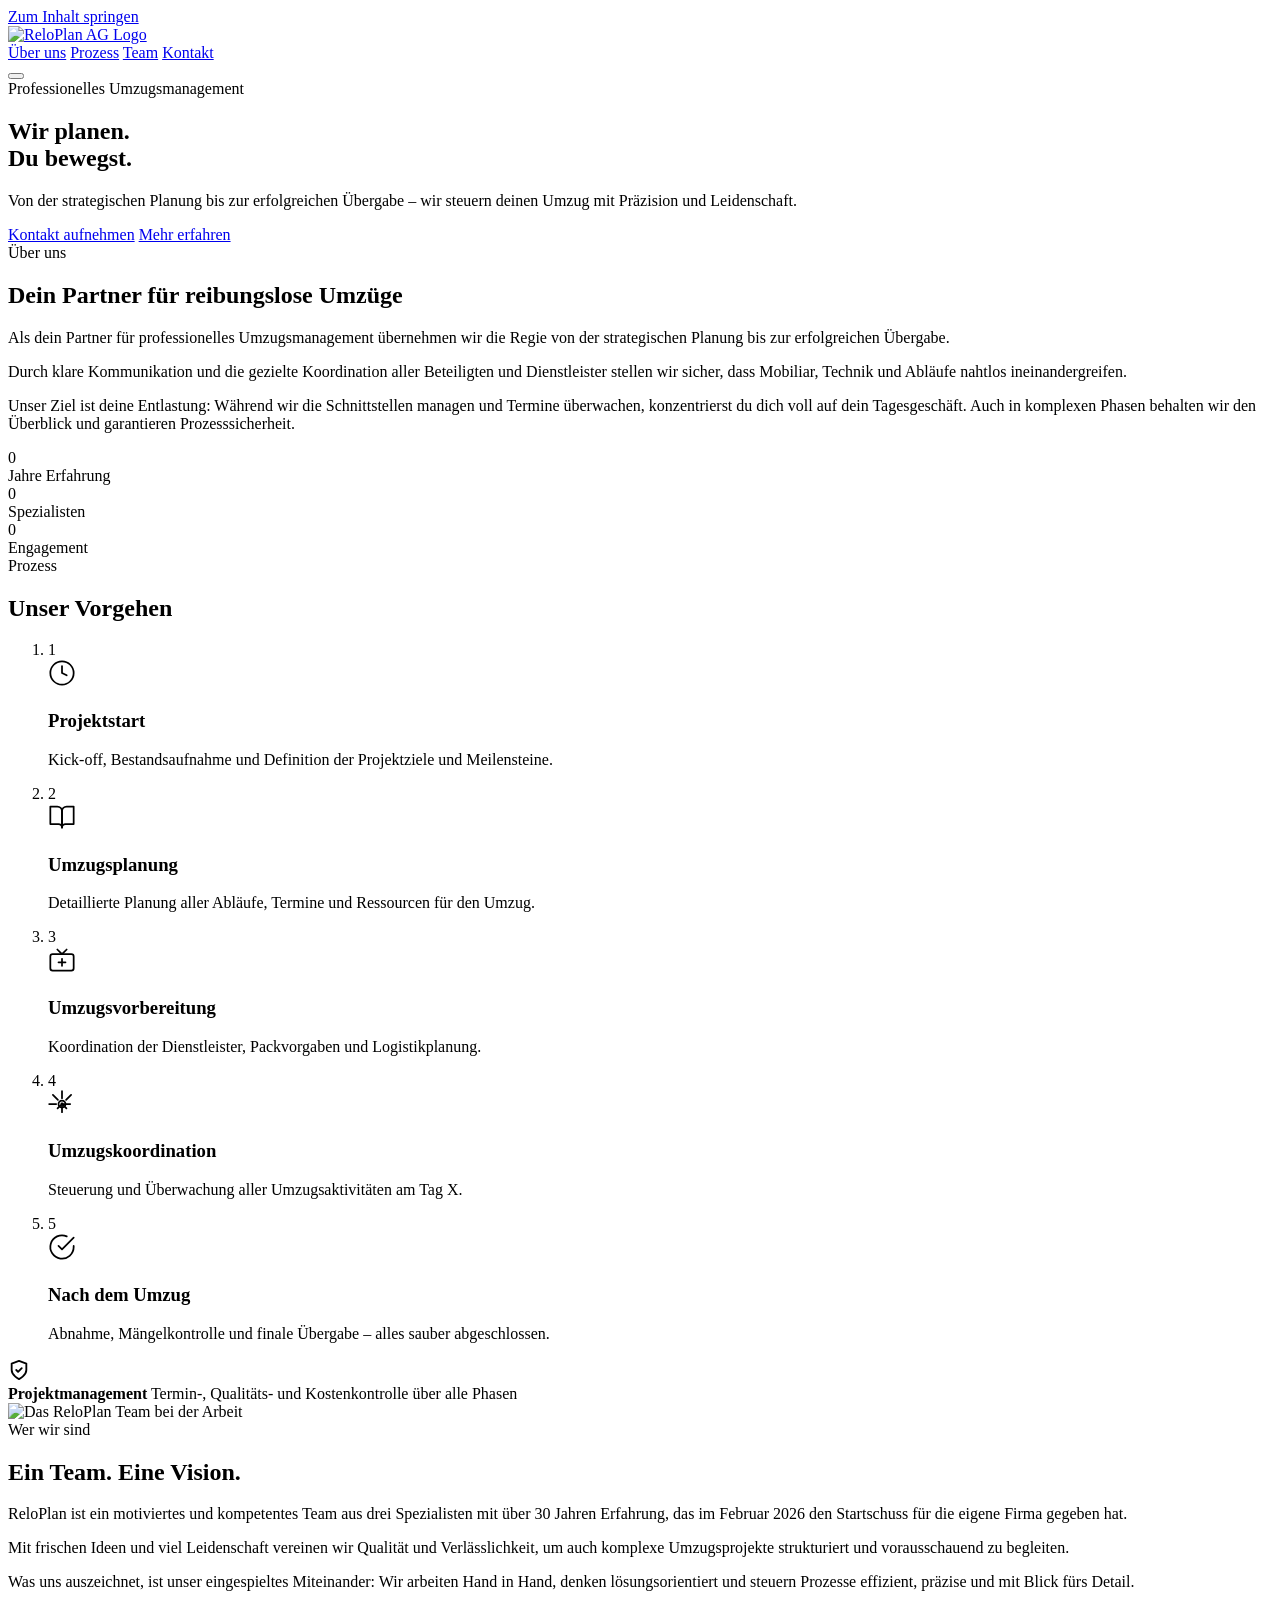
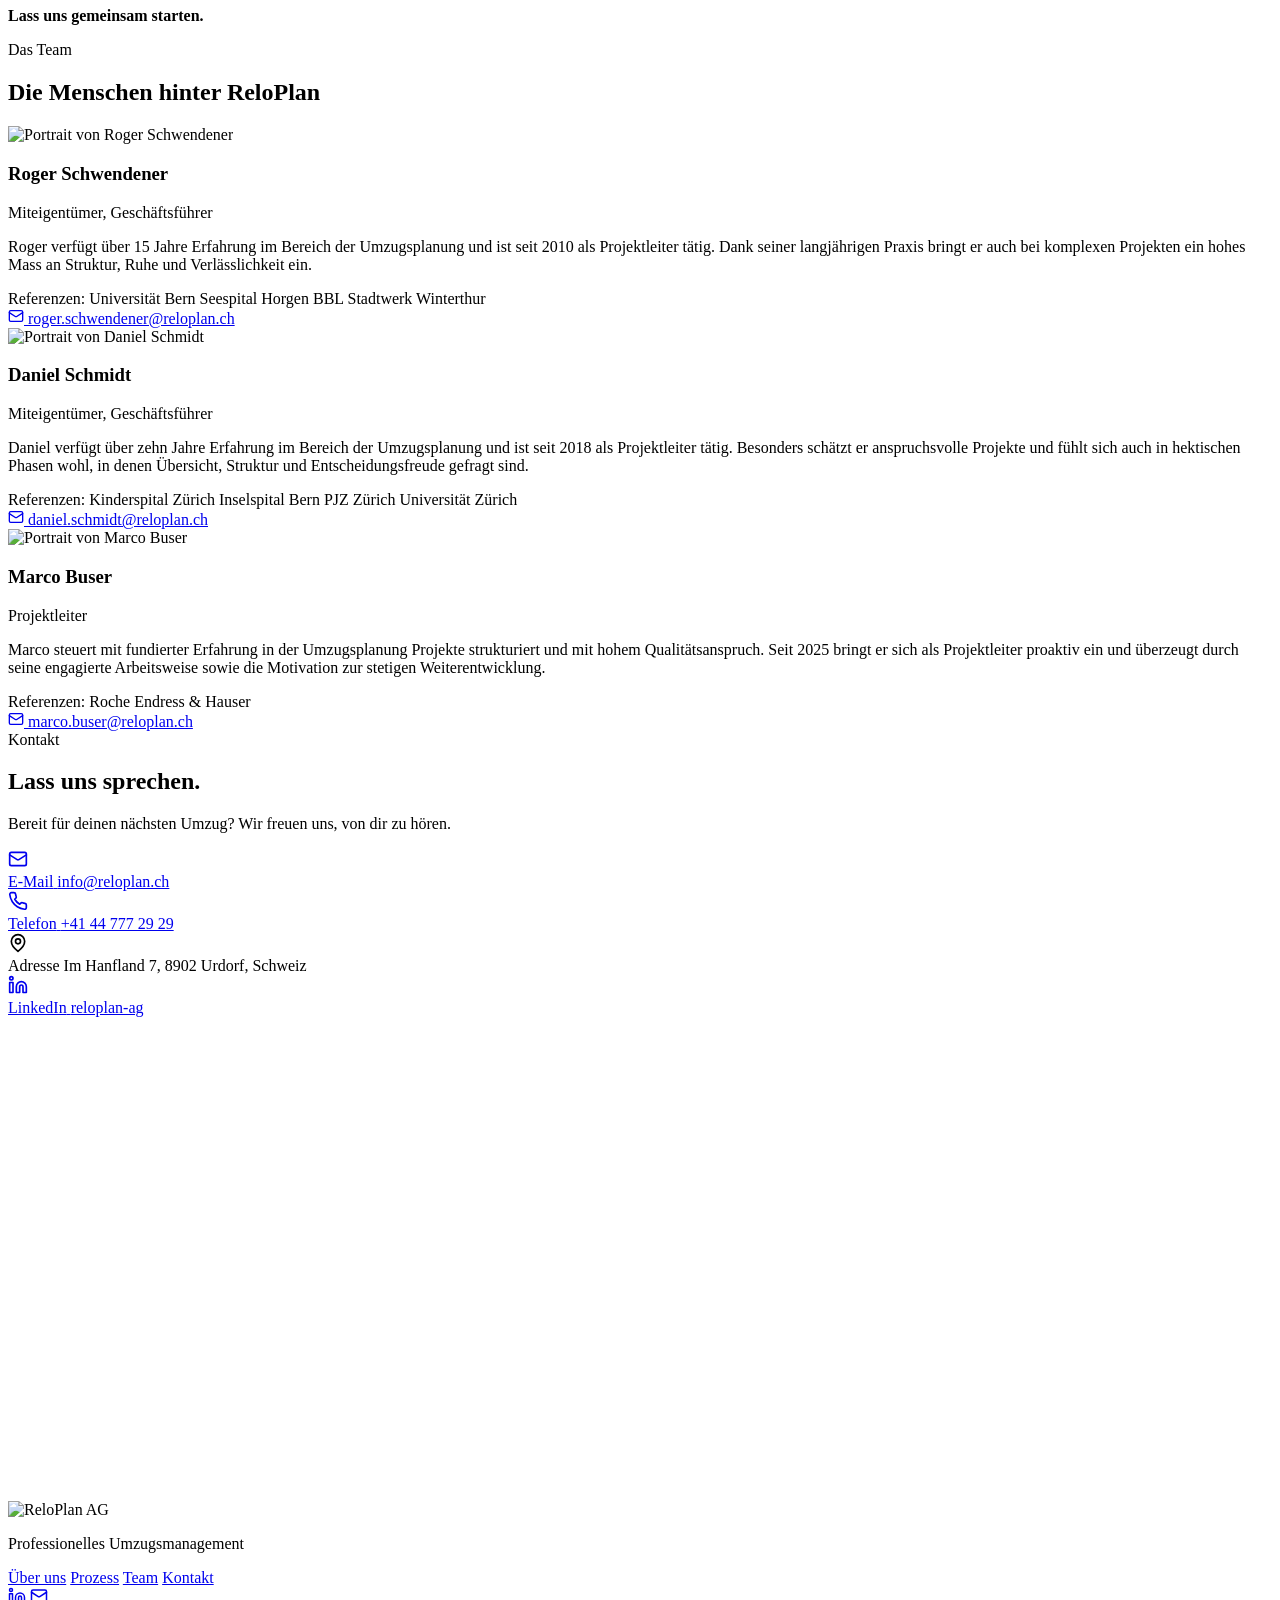
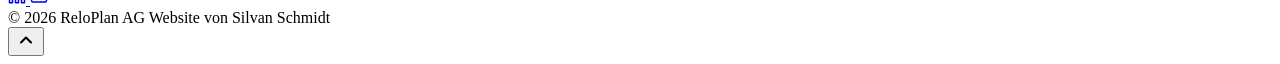
==== index.html @ b122c5ef "Add files via upload" ====
<!DOCTYPE html>
<html lang="de">
<head>
    <meta charset="UTF-8">
    <meta name="viewport" content="width=device-width, initial-scale=1">
    <title>ReloPlan AG – Professionelles Umzugsmanagement</title>
    <meta name="description" content="ReloPlan AG – Wir planen und steuern deinen Umzug. Von der Konzeption bis zur erfolgreichen Umsetzung. 30+ Jahre Erfahrung, 3 Spezialisten, 100% Engagement.">

    <!-- Open Graph -->
    <meta property="og:title" content="ReloPlan AG – Professionelles Umzugsmanagement">
    <meta property="og:description" content="Wir planen und steuern deinen Umzug – von der Konzeption bis zur erfolgreichen Umsetzung.">
    <meta property="og:type" content="website">
    <meta property="og:locale" content="de_CH">
    <meta property="og:site_name" content="ReloPlan AG">

    <!-- Favicon -->
    <link rel="icon" href="images/icon.ico" type="image/x-icon">

    <!-- Fonts: preconnect + swap -->
    <link rel="preconnect" href="https://fonts.googleapis.com">
    <link rel="preconnect" href="https://fonts.gstatic.com" crossorigin>
    <link href="https://fonts.googleapis.com/css2?family=Inter:wght@400;500;600&family=Playfair+Display:wght@600;700&display=swap" rel="stylesheet">

    <!-- DNS prefetch for map -->
    <link rel="dns-prefetch" href="https://www.google.com">
    <link rel="dns-prefetch" href="https://maps.googleapis.com">
    <link rel="dns-prefetch" href="https://maps.gstatic.com">

    <!-- Styles -->
    <link rel="stylesheet" href="css/style.css">
</head>

<body>
    <a href="#main-content" class="skip-link">Zum Inhalt springen</a>

    <!-- Navigation -->
    <header>
        <nav id="navbar" aria-label="Hauptnavigation">
            <div class="nav-inner">
                <a href="#hero" class="nav-logo" aria-label="ReloPlan AG – Zur Startseite">
                    <img src="images/logo.svg" alt="ReloPlan AG Logo" width="140" height="36" fetchpriority="high">
                </a>
                <div class="nav-links" id="navLinks">
                    <a href="#about" class="nav-link">Über uns</a>
                    <a href="#process" class="nav-link">Prozess</a>
                    <a href="#team" class="nav-link">Team</a>
                    <a href="#contact" class="nav-link">Kontakt</a>
                </div>
                <button class="nav-toggle" id="navToggle" aria-label="Menü öffnen" aria-expanded="false" aria-controls="navLinks">
                    <span></span>
                    <span></span>
                    <span></span>
                </button>
            </div>
        </nav>
    </header>

    <main id="main-content">
        <!-- Hero Section -->
        <section id="hero" aria-label="Willkommen bei ReloPlan">
            <div class="hero-bg" aria-hidden="true"></div>
            <div class="hero-content">
                <div class="hero-badge animate-in anim-blur anim-scale" aria-hidden="true">Professionelles Umzugsmanagement</div>
                <h1 class="hero-title animate-in anim-blur anim-scale">
                    Wir planen.<br>
                    <span class="gradient-text">Du bewegst.</span>
                </h1>
                <p class="hero-subtitle animate-in anim-blur">
                    Von der strategischen Planung bis zur erfolgreichen Übergabe –
                    wir steuern deinen Umzug mit Präzision und Leidenschaft.
                </p>
                <div class="hero-actions animate-in anim-scale">
                    <a href="#contact" class="btn btn-primary">Kontakt aufnehmen</a>
                    <a href="#about" class="btn btn-outline">Mehr erfahren</a>
                </div>
            </div>
            <div class="hero-scroll-indicator" aria-hidden="true">
                <div class="scroll-line"></div>
            </div>
        </section>

        <!-- About Section -->
        <section id="about" aria-labelledby="about-title">
            <div class="container">
                <div class="section-header animate-in anim-blur">
                    <span class="section-label" aria-hidden="true">Über uns</span>
                    <h2 class="section-title" id="about-title">Dein Partner für <span class="gradient-text">reibungslose</span> Umzüge</h2>
                </div>

                <div class="about-grid">
                    <div class="about-text animate-in">
                        <p class="lead">
                            Als dein Partner für professionelles Umzugsmanagement übernehmen wir die Regie von der
                            strategischen Planung bis zur erfolgreichen Übergabe.
                        </p>
                        <p>
                            Durch klare Kommunikation und die gezielte Koordination aller Beteiligten und Dienstleister
                            stellen wir sicher, dass Mobiliar, Technik und Abläufe nahtlos ineinandergreifen.
                        </p>
                        <p>
                            Unser Ziel ist deine Entlastung: Während wir die Schnittstellen managen und Termine
                            überwachen, konzentrierst du dich voll auf dein Tagesgeschäft. Auch in komplexen Phasen
                            behalten wir den Überblick und garantieren Prozesssicherheit.
                        </p>
                    </div>
                    <div class="about-stats animate-in" role="list" aria-label="Kennzahlen">
                        <div class="stat-card" role="listitem">
                            <div class="stat-number" data-count="30" data-suffix="+">0</div>
                            <div class="stat-label">Jahre Erfahrung</div>
                        </div>
                        <div class="stat-card" role="listitem">
                            <div class="stat-number" data-count="3" data-suffix="">0</div>
                            <div class="stat-label">Spezialisten</div>
                        </div>
                        <div class="stat-card" role="listitem">
                            <div class="stat-number" data-count="100" data-suffix="%">0</div>
                            <div class="stat-label">Engagement</div>
                        </div>
                    </div>
                </div>
            </div>
        </section>

        <!-- Process Section -->
        <section id="process" aria-labelledby="process-title">
            <div class="container">
                <div class="section-header animate-in anim-blur">
                    <span class="section-label" aria-hidden="true">Prozess</span>
                    <h2 class="section-title" id="process-title">Unser <span class="gradient-text">Vorgehen</span></h2>
                </div>

                <!-- Process Timeline -->
                <ol class="process-timeline" role="list" aria-label="Unsere 5 Projektphasen">
                    <li class="timeline-step animate-in">
                        <div class="step-marker" aria-hidden="true">
                            <span class="step-number">1</span>
                        </div>
                        <div class="step-content">
                            <div class="step-icon" aria-hidden="true">
                                <svg xmlns="http://www.w3.org/2000/svg" width="28" height="28" viewBox="0 0 24 24" fill="none" stroke="currentColor" stroke-width="1.5" stroke-linecap="round" stroke-linejoin="round"><circle cx="12" cy="12" r="10"/><polyline points="12 6 12 12 16 14"/></svg>
                            </div>
                            <h3>Projektstart</h3>
                            <p>Kick-off, Bestandsaufnahme und Definition der Projektziele und Meilensteine.</p>
                        </div>
                    </li>

                    <li class="timeline-step animate-in">
                        <div class="step-marker" aria-hidden="true">
                            <span class="step-number">2</span>
                        </div>
                        <div class="step-content">
                            <div class="step-icon" aria-hidden="true">
                                <svg xmlns="http://www.w3.org/2000/svg" width="28" height="28" viewBox="0 0 24 24" fill="none" stroke="currentColor" stroke-width="1.5" stroke-linecap="round" stroke-linejoin="round"><path d="M2 3h6a4 4 0 0 1 4 4v14a3 3 0 0 0-3-3H2z"/><path d="M22 3h-6a4 4 0 0 0-4 4v14a3 3 0 0 1 3-3h7z"/></svg>
                            </div>
                            <h3>Umzugsplanung</h3>
                            <p>Detaillierte Planung aller Abläufe, Termine und Ressourcen für den Umzug.</p>
                        </div>
                    </li>

                    <li class="timeline-step animate-in">
                        <div class="step-marker" aria-hidden="true">
                            <span class="step-number">3</span>
                        </div>
                        <div class="step-content">
                            <div class="step-icon" aria-hidden="true">
                                <svg xmlns="http://www.w3.org/2000/svg" width="28" height="28" viewBox="0 0 24 24" fill="none" stroke="currentColor" stroke-width="1.5" stroke-linecap="round" stroke-linejoin="round"><rect x="2" y="7" width="20" height="14" rx="2" ry="2"/><polyline points="16 3 12 7 8 3"/><line x1="12" y1="11" x2="12" y2="17"/><line x1="9" y1="14" x2="15" y2="14"/></svg>
                            </div>
                            <h3>Umzugsvorbereitung</h3>
                            <p>Koordination der Dienstleister, Packvorgaben und Logistikplanung.</p>
                        </div>
                    </li>

                    <li class="timeline-step animate-in">
                        <div class="step-marker" aria-hidden="true">
                            <span class="step-number">4</span>
                        </div>
                        <div class="step-content">
                            <div class="step-icon" aria-hidden="true">
                                <svg xmlns="http://www.w3.org/2000/svg" width="28" height="28" viewBox="0 0 24 24" fill="none" stroke="currentColor" stroke-width="1.5" stroke-linecap="round" stroke-linejoin="round"><circle cx="12" cy="12" r="3"/><path d="M12 1v6m0 6v6"/><path d="m1 12h6m6 0h6"/><path d="m4.2 4.2 4.3 4.3m3 3 4.3 4.3"/><path d="m19.8 4.2-4.3 4.3m-3 3-4.3 4.3"/></svg>
                            </div>
                            <h3>Umzugskoordination</h3>
                            <p>Steuerung und Überwachung aller Umzugsaktivitäten am Tag X.</p>
                        </div>
                    </li>

                    <li class="timeline-step animate-in">
                        <div class="step-marker" aria-hidden="true">
                            <span class="step-number">5</span>
                        </div>
                        <div class="step-content">
                            <div class="step-icon" aria-hidden="true">
                                <svg xmlns="http://www.w3.org/2000/svg" width="28" height="28" viewBox="0 0 24 24" fill="none" stroke="currentColor" stroke-width="1.5" stroke-linecap="round" stroke-linejoin="round"><path d="M22 11.08V12a10 10 0 1 1-5.93-9.14"/><polyline points="22 4 12 14.01 9 11.01"/></svg>
                            </div>
                            <h3>Nach dem Umzug</h3>
                            <p>Abnahme, Mängelkontrolle und finale Übergabe – alles sauber abgeschlossen.</p>
                        </div>
                    </li>
                </ol>

                <!-- Bottom bar: Projektmanagement -->
                <div class="process-bar animate-in anim-scale">
                    <div class="process-bar-inner">
                        <svg xmlns="http://www.w3.org/2000/svg" width="22" height="22" viewBox="0 0 24 24" fill="none" stroke="currentColor" stroke-width="2" stroke-linecap="round" stroke-linejoin="round" aria-hidden="true"><path d="M12 22s8-4 8-10V5l-8-3-8 3v7c0 6 8 10 8 10z"/><path d="m9 12 2 2 4-4"/></svg>
                        <div>
                            <strong>Projektmanagement</strong>
                            <span>Termin-, Qualitäts- und Kostenkontrolle über alle Phasen</span>
                        </div>
                    </div>
                </div>
            </div>
        </section>

        <!-- Who We Are Section -->
        <section id="who-we-are" aria-labelledby="who-title">
            <div class="container">
                <div class="who-grid">
                    <div class="who-image animate-in anim-scale">
                        <img src="images/team.jpg" alt="Das ReloPlan Team bei der Arbeit" width="800" height="600" decoding="async">
                        <div class="image-accent" aria-hidden="true"></div>
                    </div>
                    <div class="who-text animate-in">
                        <span class="section-label" aria-hidden="true">Wer wir sind</span>
                        <h2 class="section-title" id="who-title">Ein Team. <span class="gradient-text">Eine Vision.</span></h2>
                        <p>
                            ReloPlan ist ein motiviertes und kompetentes Team aus drei Spezialisten mit über 30 Jahren
                            Erfahrung, das im Februar 2026 den Startschuss für die eigene Firma gegeben hat.
                        </p>
                        <p>
                            Mit frischen Ideen und viel Leidenschaft vereinen wir Qualität und Verlässlichkeit,
                            um auch komplexe Umzugsprojekte strukturiert und vorausschauend zu begleiten.
                        </p>
                        <p>
                            Was uns auszeichnet, ist unser eingespieltes Miteinander: Wir arbeiten Hand in Hand,
                            denken lösungsorientiert und steuern Prozesse effizient, präzise und mit Blick fürs Detail.
                        </p>
                        <p class="who-cta"><strong>Lass uns gemeinsam starten.</strong></p>
                    </div>
                </div>
            </div>
        </section>

        <!-- Team Section -->
        <section id="team" aria-labelledby="team-title">
            <div class="container">
                <div class="section-header animate-in anim-blur">
                    <span class="section-label" aria-hidden="true">Das Team</span>
                    <h2 class="section-title" id="team-title">Die <span class="gradient-text">Menschen</span> hinter ReloPlan</h2>
                </div>

                <div class="team-grid">
                    <!-- Roger -->
                    <div class="animate-in anim-scale team-anim-wrapper">
                    <article class="team-card">
                        <div class="team-card-image">
                            <img src="images/roger-schwendener.jpg" alt="Portrait von Roger Schwendener" width="450" height="450" decoding="async">
                        </div>
                        <div class="team-card-body">
                            <h3 class="team-name">Roger Schwendener</h3>
                            <span class="team-role">Miteigentümer, Geschäftsführer</span>
                            <p class="team-description">
                                Roger verfügt über 15 Jahre Erfahrung im Bereich der Umzugsplanung und ist seit 2010 als
                                Projektleiter tätig. Dank seiner langjährigen Praxis bringt er auch bei komplexen Projekten
                                ein hohes Mass an Struktur, Ruhe und Verlässlichkeit ein.
                            </p>
                            <div class="team-references">
                                <span class="ref-label">Referenzen:</span>
                                <span class="ref-tags">
                                    <span class="ref-tag">Universität Bern</span>
                                    <span class="ref-tag">Seespital Horgen</span>
                                    <span class="ref-tag">BBL</span>
                                    <span class="ref-tag">Stadtwerk Winterthur</span>
                                </span>
                            </div>
                            <a class="team-email" href="mailto:roger.schwendener@reloplan.ch" aria-label="E-Mail an Roger Schwendener senden">
                                <svg xmlns="http://www.w3.org/2000/svg" width="16" height="16" viewBox="0 0 24 24" fill="none" stroke="currentColor" stroke-width="2" stroke-linecap="round" stroke-linejoin="round" aria-hidden="true"><rect width="20" height="16" x="2" y="4" rx="2"/><path d="m22 7-8.97 5.7a1.94 1.94 0 0 1-2.06 0L2 7"/></svg>
                                roger.schwendener@reloplan.ch
                            </a>
                        </div>
                    </article>
                    </div>

                    <!-- Daniel -->
                    <div class="animate-in anim-scale team-anim-wrapper">
                    <article class="team-card">
                        <div class="team-card-image">
                            <img src="images/daniel-schmidt.jpg" alt="Portrait von Daniel Schmidt" width="450" height="450" decoding="async">
                        </div>
                        <div class="team-card-body">
                            <h3 class="team-name">Daniel Schmidt</h3>
                            <span class="team-role">Miteigentümer, Geschäftsführer</span>
                            <p class="team-description">
                                Daniel verfügt über zehn Jahre Erfahrung im Bereich der Umzugsplanung und ist seit
                                2018 als Projektleiter tätig. Besonders schätzt er anspruchsvolle Projekte und fühlt
                                sich auch in hektischen Phasen wohl, in denen Übersicht, Struktur und Entscheidungsfreude
                                gefragt sind.
                            </p>
                            <div class="team-references">
                                <span class="ref-label">Referenzen:</span>
                                <span class="ref-tags">
                                    <span class="ref-tag">Kinderspital Zürich</span>
                                    <span class="ref-tag">Inselspital Bern</span>
                                    <span class="ref-tag">PJZ Zürich</span>
                                    <span class="ref-tag">Universität Zürich</span>
                                </span>
                            </div>
                            <a class="team-email" href="mailto:daniel.schmidt@reloplan.ch" aria-label="E-Mail an Daniel Schmidt senden">
                                <svg xmlns="http://www.w3.org/2000/svg" width="16" height="16" viewBox="0 0 24 24" fill="none" stroke="currentColor" stroke-width="2" stroke-linecap="round" stroke-linejoin="round" aria-hidden="true"><rect width="20" height="16" x="2" y="4" rx="2"/><path d="m22 7-8.97 5.7a1.94 1.94 0 0 1-2.06 0L2 7"/></svg>
                                daniel.schmidt@reloplan.ch
                            </a>
                        </div>
                    </article>
                    </div>

                    <!-- Marco -->
                    <div class="animate-in anim-scale team-anim-wrapper">
                    <article class="team-card">
                        <div class="team-card-image">
                            <img src="images/marco-buser.jpg" alt="Portrait von Marco Buser" width="450" height="450" decoding="async">
                        </div>
                        <div class="team-card-body">
                            <h3 class="team-name">Marco Buser</h3>
                            <span class="team-role">Projektleiter</span>
                            <p class="team-description">
                                Marco steuert mit fundierter Erfahrung in der Umzugsplanung Projekte strukturiert und mit
                                hohem Qualitätsanspruch. Seit 2025 bringt er sich als Projektleiter proaktiv ein und
                                überzeugt durch seine engagierte Arbeitsweise sowie die Motivation zur stetigen Weiterentwicklung.
                            </p>
                            <div class="team-references">
                                <span class="ref-label">Referenzen:</span>
                                <span class="ref-tags">
                                    <span class="ref-tag">Roche</span>
                                    <span class="ref-tag">Endress & Hauser</span>
                                </span>
                            </div>
                            <a class="team-email" href="mailto:marco.buser@reloplan.ch" aria-label="E-Mail an Marco Buser senden">
                                <svg xmlns="http://www.w3.org/2000/svg" width="16" height="16" viewBox="0 0 24 24" fill="none" stroke="currentColor" stroke-width="2" stroke-linecap="round" stroke-linejoin="round" aria-hidden="true"><rect width="20" height="16" x="2" y="4" rx="2"/><path d="m22 7-8.97 5.7a1.94 1.94 0 0 1-2.06 0L2 7"/></svg>
                                marco.buser@reloplan.ch
                            </a>
                        </div>
                    </article>
                    </div>
                </div>
            </div>
        </section>

        <!-- Contact Section -->
        <section id="contact" aria-labelledby="contact-title">
            <div class="container">
                <div class="contact-wrapper">
                    <div class="contact-info animate-in">
                        <span class="section-label" aria-hidden="true">Kontakt</span>
                        <h2 class="section-title" id="contact-title">Lass uns <span class="gradient-text">sprechen.</span></h2>
                        <p class="contact-intro">
                            Bereit für deinen nächsten Umzug? Wir freuen uns, von dir zu hören.
                        </p>

                        <div class="contact-items">
                            <a href="mailto:info@reloplan.ch" class="contact-item">
                                <div class="contact-icon" aria-hidden="true">
                                    <svg xmlns="http://www.w3.org/2000/svg" width="20" height="20" viewBox="0 0 24 24" fill="none" stroke="currentColor" stroke-width="2" stroke-linecap="round" stroke-linejoin="round"><rect width="20" height="16" x="2" y="4" rx="2"/><path d="m22 7-8.97 5.7a1.94 1.94 0 0 1-2.06 0L2 7"/></svg>
                                </div>
                                <div class="contact-detail">
                                    <span class="contact-label">E-Mail</span>
                                    <span class="contact-value">info@reloplan.ch</span>
                                </div>
                            </a>

                            <a href="tel:+41447772929" class="contact-item">
                                <div class="contact-icon" aria-hidden="true">
                                    <svg xmlns="http://www.w3.org/2000/svg" width="20" height="20" viewBox="0 0 24 24" fill="none" stroke="currentColor" stroke-width="2" stroke-linecap="round" stroke-linejoin="round"><path d="M22 16.92v3a2 2 0 0 1-2.18 2 19.79 19.79 0 0 1-8.63-3.07 19.5 19.5 0 0 1-6-6 19.79 19.79 0 0 1-3.07-8.67A2 2 0 0 1 4.11 2h3a2 2 0 0 1 2 1.72 12.84 12.84 0 0 0 .7 2.81 2 2 0 0 1-.45 2.11L8.09 9.91a16 16 0 0 0 6 6l1.27-1.27a2 2 0 0 1 2.11-.45 12.84 12.84 0 0 0 2.81.7A2 2 0 0 1 22 16.92z"/></svg>
                                </div>
                                <div class="contact-detail">
                                    <span class="contact-label">Telefon</span>
                                    <span class="contact-value">+41 44 777 29 29</span>
                                </div>
                            </a>

                            <div class="contact-item">
                                <div class="contact-icon" aria-hidden="true">
                                    <svg xmlns="http://www.w3.org/2000/svg" width="20" height="20" viewBox="0 0 24 24" fill="none" stroke="currentColor" stroke-width="2" stroke-linecap="round" stroke-linejoin="round"><path d="M20 10c0 6-8 12-8 12s-8-6-8-12a8 8 0 0 1 16 0Z"/><circle cx="12" cy="10" r="3"/></svg>
                                </div>
                                <div class="contact-detail">
                                    <span class="contact-label">Adresse</span>
                                    <span class="contact-value">Im Hanfland 7, 8902 Urdorf, Schweiz</span>
                                </div>
                            </div>

                            <a href="https://linkedin.com/company/reloplan-ag" class="contact-item" target="_blank" rel="noopener noreferrer">
                                <div class="contact-icon" aria-hidden="true">
                                    <svg xmlns="http://www.w3.org/2000/svg" width="20" height="20" viewBox="0 0 24 24" fill="none" stroke="currentColor" stroke-width="2" stroke-linecap="round" stroke-linejoin="round"><path d="M16 8a6 6 0 0 1 6 6v7h-4v-7a2 2 0 0 0-2-2 2 2 0 0 0-2 2v7h-4v-7a6 6 0 0 1 6-6z"/><rect width="4" height="12" x="2" y="9"/><circle cx="4" cy="4" r="2"/></svg>
                                </div>
                                <div class="contact-detail">
                                    <span class="contact-label">LinkedIn</span>
                                    <span class="contact-value">reloplan-ag</span>
                                </div>
                            </a>
                        </div>
                    </div>

                    <div class="contact-map animate-in anim-scale">
                        <div class="map-card">
                            <iframe
                                title="Standort von ReloPlan AG in Urdorf auf Google Maps"
                                src="https://www.google.com/maps/embed?pb=!1m18!1m12!1m3!1d2703.5!2d8.4256!3d47.3869!2m3!1f0!2f0!3f0!3m2!1i1024!2i768!4f13.1!3m3!1m2!1s0x47900c0!2sIm+Hanfland+7%2C+8902+Urdorf!5e0!3m2!1sde!2sch!4v1"
                                width="600"
                                height="480"
                                style="border:0;"
                                allowfullscreen=""
                                loading="lazy"
                                referrerpolicy="no-referrer-when-downgrade">
                            </iframe>
                        </div>
                    </div>
                </div>
            </div>
        </section>
    </main>

    <!-- Footer -->
    <footer>
        <div class="container">
            <div class="footer-inner">
                <div class="footer-brand">
                    <img src="images/logo.svg" alt="ReloPlan AG" class="footer-logo" width="120" height="30" loading="lazy">
                    <p class="footer-tagline">Professionelles Umzugsmanagement</p>
                </div>
                <nav class="footer-links" aria-label="Footer-Navigation">
                    <a href="#about">Über uns</a>
                    <a href="#process">Prozess</a>
                    <a href="#team">Team</a>
                    <a href="#contact">Kontakt</a>
                </nav>
                <div class="footer-social">
                    <a href="https://linkedin.com/company/reloplan-ag" target="_blank" rel="noopener noreferrer" aria-label="ReloPlan auf LinkedIn besuchen">
                        <svg xmlns="http://www.w3.org/2000/svg" width="18" height="18" viewBox="0 0 24 24" fill="none" stroke="currentColor" stroke-width="2" stroke-linecap="round" stroke-linejoin="round" aria-hidden="true"><path d="M16 8a6 6 0 0 1 6 6v7h-4v-7a2 2 0 0 0-2-2 2 2 0 0 0-2 2v7h-4v-7a6 6 0 0 1 6-6z"/><rect width="4" height="12" x="2" y="9"/><circle cx="4" cy="4" r="2"/></svg>
                    </a>
                    <a href="mailto:info@reloplan.ch" aria-label="E-Mail an ReloPlan senden">
                        <svg xmlns="http://www.w3.org/2000/svg" width="18" height="18" viewBox="0 0 24 24" fill="none" stroke="currentColor" stroke-width="2" stroke-linecap="round" stroke-linejoin="round" aria-hidden="true"><rect width="20" height="16" x="2" y="4" rx="2"/><path d="m22 7-8.97 5.7a1.94 1.94 0 0 1-2.06 0L2 7"/></svg>
                    </a>
                </div>
            </div>
            <div class="footer-bottom">
                <span>&copy; 2026 ReloPlan AG</span>
                <span class="footer-credit">Website von Silvan Schmidt</span>
            </div>
        </div>
    </footer>

    <!-- Scroll Progress Bar -->
    <div class="scroll-progress" aria-hidden="true">
        <div class="scroll-progress-bar" id="scrollProgress"></div>
    </div>

    <!-- Back to Top -->
    <button class="back-to-top" id="backToTop" aria-label="Zurück nach oben scrollen">
        <svg xmlns="http://www.w3.org/2000/svg" width="20" height="20" viewBox="0 0 24 24" fill="none" stroke="currentColor" stroke-width="2.5" stroke-linecap="round" stroke-linejoin="round" aria-hidden="true"><polyline points="18 15 12 9 6 15"/></svg>
    </button>

    <script src="js/main.js" defer></script>
</body>
</html>
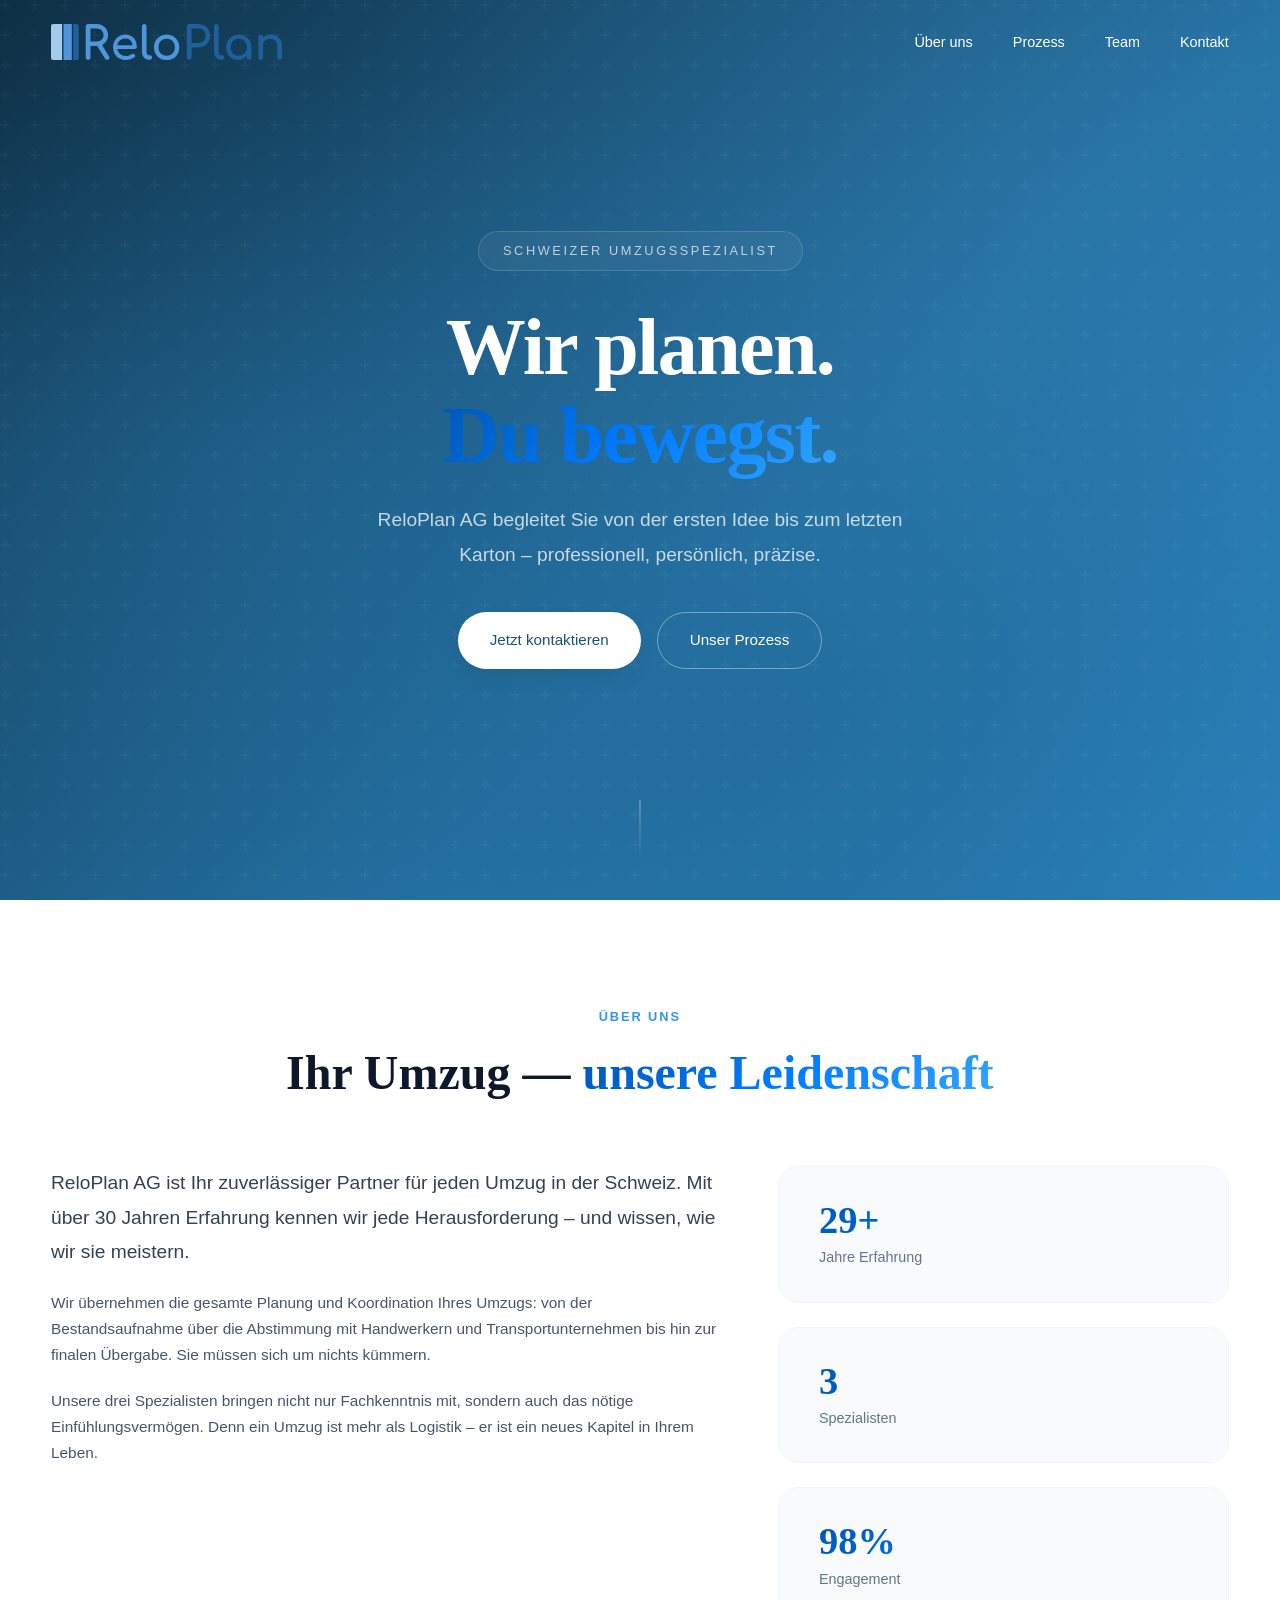
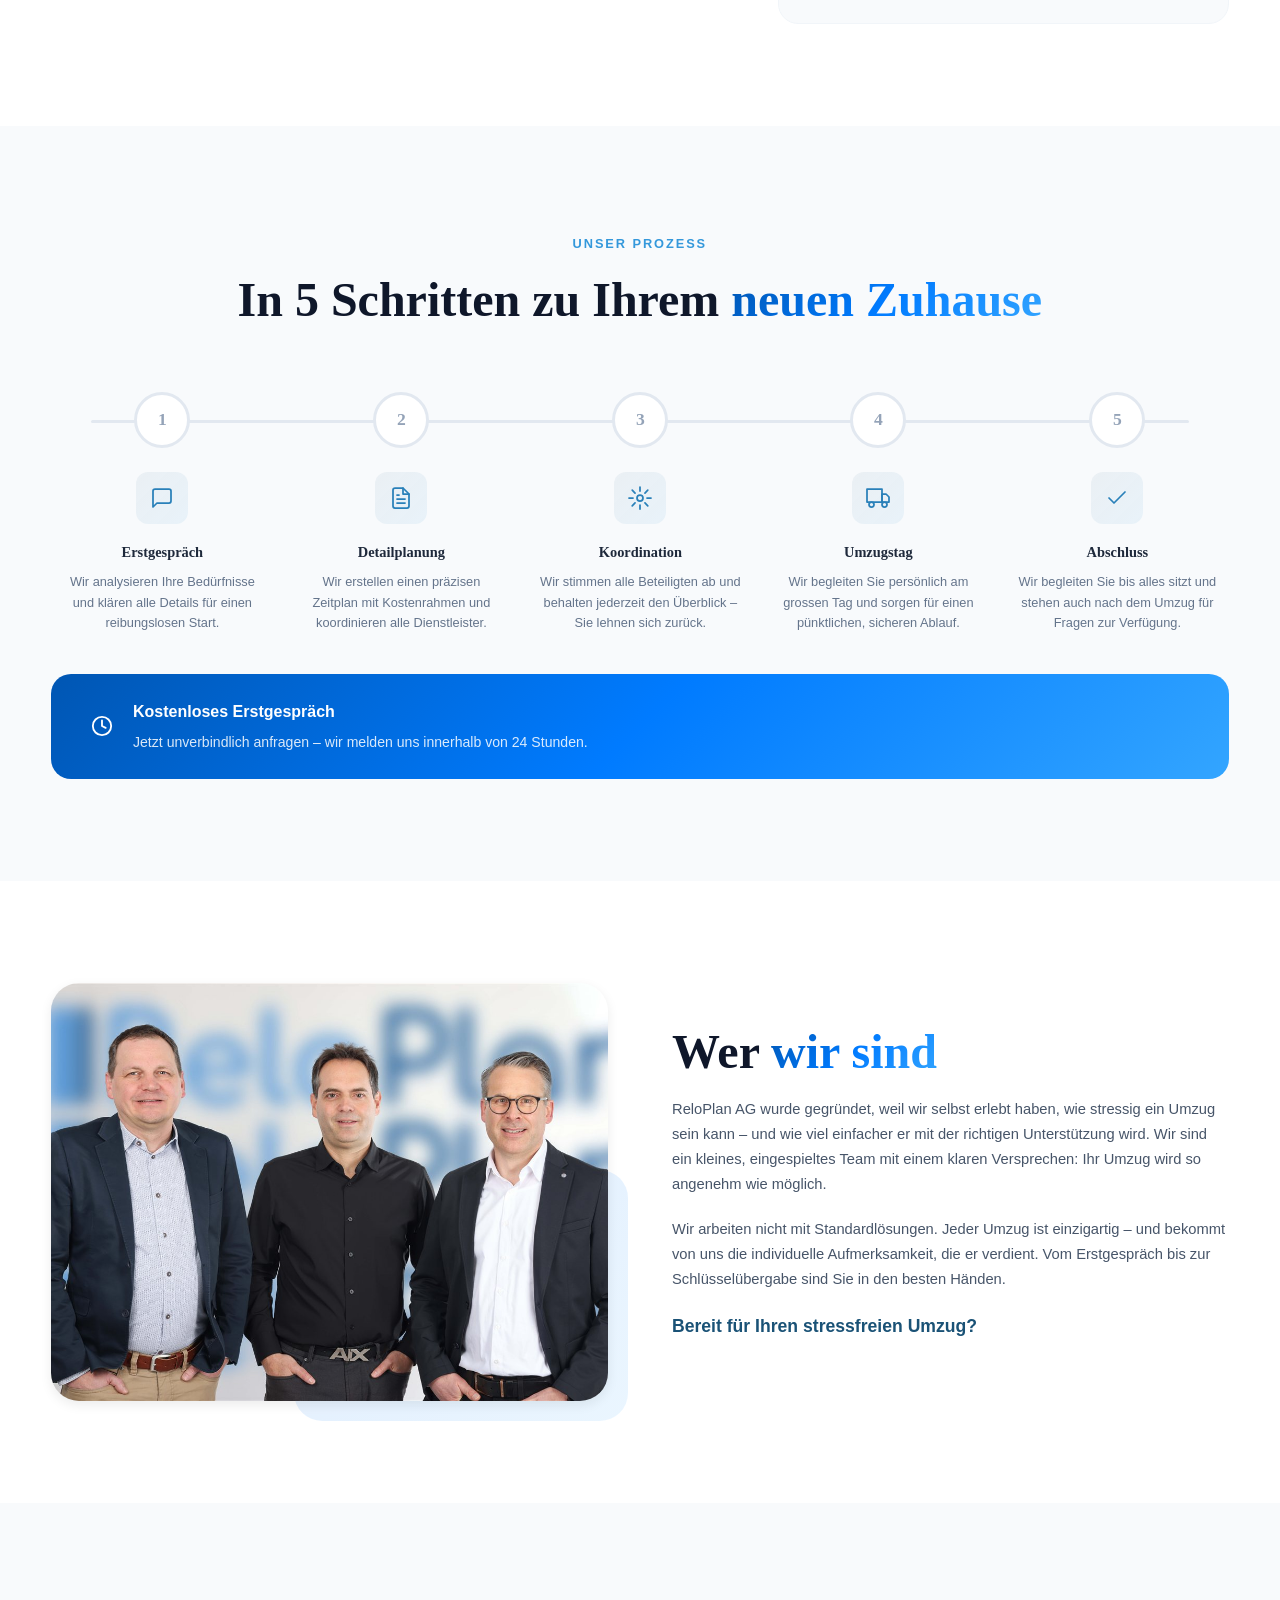
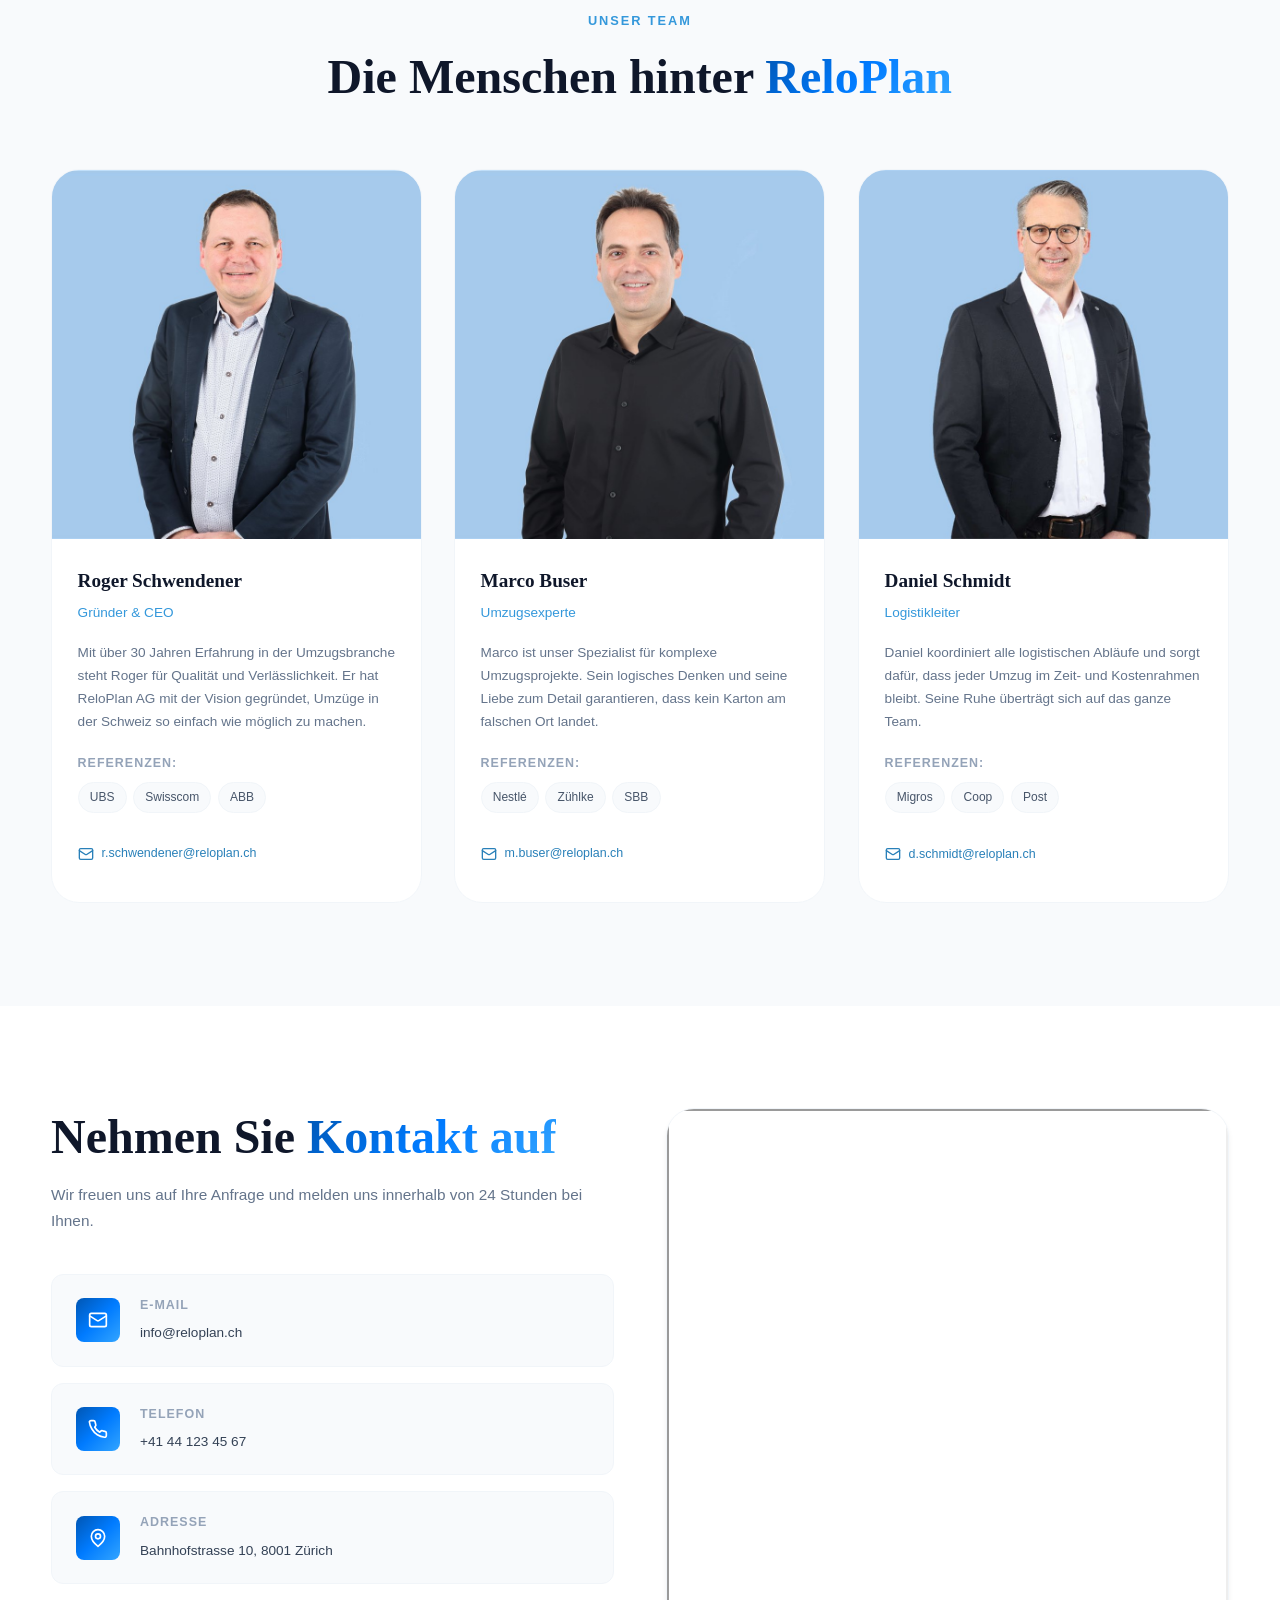
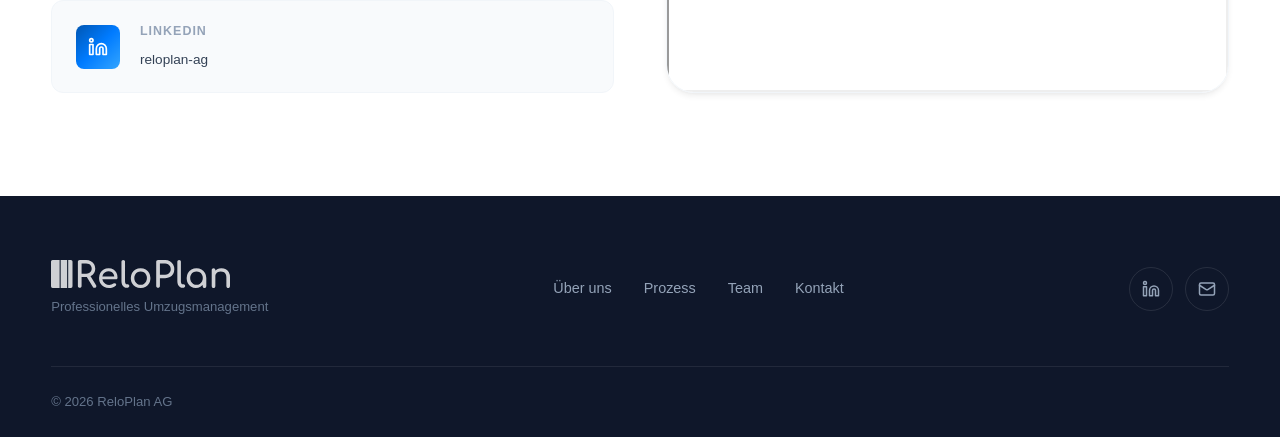
==== commit b5080309: "Prepare static Cloudflare Pages site" ====
--- a/index.html
+++ b/index.html
@@ -16,7 +16,7 @@
     <!-- Favicon -->
     <link rel="icon" href="images/icon.ico" type="image/x-icon">
 
-    <!-- Fonts: preconnect + swap -->
+    <!-- Fonts -->
     <link rel="preconnect" href="https://fonts.googleapis.com">
     <link rel="preconnect" href="https://fonts.gstatic.com" crossorigin>
     <link href="https://fonts.googleapis.com/css2?family=Inter:wght@400;500;600&family=Playfair+Display:wght@600;700&display=swap" rel="stylesheet">
@@ -28,6 +28,8 @@
 
     <!-- Styles -->
     <link rel="stylesheet" href="css/style.css">
+    <!-- Prevent flash of original content before content-override.js runs -->
+    <style>body{opacity:0}body.rp-ready{opacity:1;transition:opacity .15s ease}</style>
 </head>
 
 <body>
@@ -56,22 +58,17 @@
     </header>
 
     <main id="main-content">
-        <!-- Hero Section -->
-        <section id="hero" aria-label="Willkommen bei ReloPlan">
+
+        <!-- Hero -->
+        <section id="hero" aria-label="Willkommen">
             <div class="hero-bg" aria-hidden="true"></div>
             <div class="hero-content">
-                <div class="hero-badge animate-in anim-blur anim-scale" aria-hidden="true">Professionelles Umzugsmanagement</div>
-                <h1 class="hero-title animate-in anim-blur anim-scale">
-                    Wir planen.<br>
-                    <span class="gradient-text">Du bewegst.</span>
-                </h1>
-                <p class="hero-subtitle animate-in anim-blur">
-                    Von der strategischen Planung bis zur erfolgreichen Übergabe –
-                    wir steuern deinen Umzug mit Präzision und Leidenschaft.
-                </p>
-                <div class="hero-actions animate-in anim-scale">
-                    <a href="#contact" class="btn btn-primary">Kontakt aufnehmen</a>
-                    <a href="#about" class="btn btn-outline">Mehr erfahren</a>
+                <span class="hero-badge animate-in anim-blur">Schweizer Umzugsspezialist</span>
+                <h1 class="hero-title animate-in anim-blur">Wir planen.<br><span class="gradient-text">Du bewegst.</span></h1>
+                <p class="hero-subtitle animate-in">ReloPlan AG begleitet Sie von der ersten Idee bis zum letzten Karton – professionell, persönlich, präzise.</p>
+                <div class="hero-actions animate-in">
+                    <a href="#contact" class="btn btn-primary">Jetzt kontaktieren</a>
+                    <a href="#process" class="btn btn-outline">Unser Prozess</a>
                 </div>
             </div>
             <div class="hero-scroll-indicator" aria-hidden="true">
@@ -79,41 +76,30 @@
             </div>
         </section>
 
-        <!-- About Section -->
+        <!-- About -->
         <section id="about" aria-labelledby="about-title">
             <div class="container">
-                <div class="section-header animate-in anim-blur">
-                    <span class="section-label" aria-hidden="true">Über uns</span>
-                    <h2 class="section-title" id="about-title">Dein Partner für <span class="gradient-text">reibungslose</span> Umzüge</h2>
-                </div>
-
+                <div class="section-header animate-in">
+                    <span class="section-label">Über uns</span>
+                    <h2 class="section-title" id="about-title">Ihr Umzug — <span class="gradient-text">unsere Leidenschaft</span></h2>
+                </div>
                 <div class="about-grid">
                     <div class="about-text animate-in">
-                        <p class="lead">
-                            Als dein Partner für professionelles Umzugsmanagement übernehmen wir die Regie von der
-                            strategischen Planung bis zur erfolgreichen Übergabe.
-                        </p>
-                        <p>
-                            Durch klare Kommunikation und die gezielte Koordination aller Beteiligten und Dienstleister
-                            stellen wir sicher, dass Mobiliar, Technik und Abläufe nahtlos ineinandergreifen.
-                        </p>
-                        <p>
-                            Unser Ziel ist deine Entlastung: Während wir die Schnittstellen managen und Termine
-                            überwachen, konzentrierst du dich voll auf dein Tagesgeschäft. Auch in komplexen Phasen
-                            behalten wir den Überblick und garantieren Prozesssicherheit.
-                        </p>
-                    </div>
-                    <div class="about-stats animate-in" role="list" aria-label="Kennzahlen">
-                        <div class="stat-card" role="listitem">
-                            <div class="stat-number" data-count="30" data-suffix="+">0</div>
+                        <p class="lead">ReloPlan AG ist Ihr zuverlässiger Partner für jeden Umzug in der Schweiz. Mit über 30 Jahren Erfahrung kennen wir jede Herausforderung – und wissen, wie wir sie meistern.</p>
+                        <p>Wir übernehmen die gesamte Planung und Koordination Ihres Umzugs: von der Bestandsaufnahme über die Abstimmung mit Handwerkern und Transportunternehmen bis hin zur finalen Übergabe. Sie müssen sich um nichts kümmern.</p>
+                        <p>Unsere drei Spezialisten bringen nicht nur Fachkenntnis mit, sondern auch das nötige Einfühlungsvermögen. Denn ein Umzug ist mehr als Logistik – er ist ein neues Kapitel in Ihrem Leben.</p>
+                    </div>
+                    <div class="about-stats animate-in anim-scale">
+                        <div class="stat-card">
+                            <div class="stat-number" data-count="30" data-suffix="+">0+</div>
                             <div class="stat-label">Jahre Erfahrung</div>
                         </div>
-                        <div class="stat-card" role="listitem">
+                        <div class="stat-card">
                             <div class="stat-number" data-count="3" data-suffix="">0</div>
                             <div class="stat-label">Spezialisten</div>
                         </div>
-                        <div class="stat-card" role="listitem">
-                            <div class="stat-number" data-count="100" data-suffix="%">0</div>
+                        <div class="stat-card">
+                            <div class="stat-number" data-count="100" data-suffix="%">0%</div>
                             <div class="stat-label">Engagement</div>
                         </div>
                     </div>
@@ -121,299 +107,240 @@
             </div>
         </section>
 
-        <!-- Process Section -->
+        <!-- Process -->
         <section id="process" aria-labelledby="process-title">
             <div class="container">
-                <div class="section-header animate-in anim-blur">
-                    <span class="section-label" aria-hidden="true">Prozess</span>
-                    <h2 class="section-title" id="process-title">Unser <span class="gradient-text">Vorgehen</span></h2>
-                </div>
-
-                <!-- Process Timeline -->
-                <ol class="process-timeline" role="list" aria-label="Unsere 5 Projektphasen">
-                    <li class="timeline-step animate-in">
-                        <div class="step-marker" aria-hidden="true">
-                            <span class="step-number">1</span>
-                        </div>
-                        <div class="step-content">
-                            <div class="step-icon" aria-hidden="true">
-                                <svg xmlns="http://www.w3.org/2000/svg" width="28" height="28" viewBox="0 0 24 24" fill="none" stroke="currentColor" stroke-width="1.5" stroke-linecap="round" stroke-linejoin="round"><circle cx="12" cy="12" r="10"/><polyline points="12 6 12 12 16 14"/></svg>
-                            </div>
-                            <h3>Projektstart</h3>
-                            <p>Kick-off, Bestandsaufnahme und Definition der Projektziele und Meilensteine.</p>
-                        </div>
-                    </li>
-
-                    <li class="timeline-step animate-in">
-                        <div class="step-marker" aria-hidden="true">
-                            <span class="step-number">2</span>
-                        </div>
-                        <div class="step-content">
-                            <div class="step-icon" aria-hidden="true">
-                                <svg xmlns="http://www.w3.org/2000/svg" width="28" height="28" viewBox="0 0 24 24" fill="none" stroke="currentColor" stroke-width="1.5" stroke-linecap="round" stroke-linejoin="round"><path d="M2 3h6a4 4 0 0 1 4 4v14a3 3 0 0 0-3-3H2z"/><path d="M22 3h-6a4 4 0 0 0-4 4v14a3 3 0 0 1 3-3h7z"/></svg>
-                            </div>
-                            <h3>Umzugsplanung</h3>
-                            <p>Detaillierte Planung aller Abläufe, Termine und Ressourcen für den Umzug.</p>
-                        </div>
-                    </li>
-
-                    <li class="timeline-step animate-in">
-                        <div class="step-marker" aria-hidden="true">
-                            <span class="step-number">3</span>
-                        </div>
-                        <div class="step-content">
-                            <div class="step-icon" aria-hidden="true">
-                                <svg xmlns="http://www.w3.org/2000/svg" width="28" height="28" viewBox="0 0 24 24" fill="none" stroke="currentColor" stroke-width="1.5" stroke-linecap="round" stroke-linejoin="round"><rect x="2" y="7" width="20" height="14" rx="2" ry="2"/><polyline points="16 3 12 7 8 3"/><line x1="12" y1="11" x2="12" y2="17"/><line x1="9" y1="14" x2="15" y2="14"/></svg>
-                            </div>
-                            <h3>Umzugsvorbereitung</h3>
-                            <p>Koordination der Dienstleister, Packvorgaben und Logistikplanung.</p>
-                        </div>
-                    </li>
-
-                    <li class="timeline-step animate-in">
-                        <div class="step-marker" aria-hidden="true">
-                            <span class="step-number">4</span>
-                        </div>
-                        <div class="step-content">
-                            <div class="step-icon" aria-hidden="true">
-                                <svg xmlns="http://www.w3.org/2000/svg" width="28" height="28" viewBox="0 0 24 24" fill="none" stroke="currentColor" stroke-width="1.5" stroke-linecap="round" stroke-linejoin="round"><circle cx="12" cy="12" r="3"/><path d="M12 1v6m0 6v6"/><path d="m1 12h6m6 0h6"/><path d="m4.2 4.2 4.3 4.3m3 3 4.3 4.3"/><path d="m19.8 4.2-4.3 4.3m-3 3-4.3 4.3"/></svg>
-                            </div>
-                            <h3>Umzugskoordination</h3>
-                            <p>Steuerung und Überwachung aller Umzugsaktivitäten am Tag X.</p>
-                        </div>
-                    </li>
-
-                    <li class="timeline-step animate-in">
-                        <div class="step-marker" aria-hidden="true">
-                            <span class="step-number">5</span>
-                        </div>
-                        <div class="step-content">
-                            <div class="step-icon" aria-hidden="true">
-                                <svg xmlns="http://www.w3.org/2000/svg" width="28" height="28" viewBox="0 0 24 24" fill="none" stroke="currentColor" stroke-width="1.5" stroke-linecap="round" stroke-linejoin="round"><path d="M22 11.08V12a10 10 0 1 1-5.93-9.14"/><polyline points="22 4 12 14.01 9 11.01"/></svg>
-                            </div>
-                            <h3>Nach dem Umzug</h3>
-                            <p>Abnahme, Mängelkontrolle und finale Übergabe – alles sauber abgeschlossen.</p>
+                <div class="section-header animate-in">
+                    <span class="section-label">Unser Prozess</span>
+                    <h2 class="section-title" id="process-title">In 5 Schritten zu Ihrem <span class="gradient-text">neuen Zuhause</span></h2>
+                </div>
+                <ol class="process-timeline">
+                    <li class="timeline-step animate-in">
+                        <div class="step-marker" aria-hidden="true"><span class="step-number">1</span></div>
+                        <div class="step-content">
+                            <div class="step-icon" aria-hidden="true">
+                                <svg xmlns="http://www.w3.org/2000/svg" width="24" height="24" viewBox="0 0 24 24" fill="none" stroke="currentColor" stroke-width="1.75" stroke-linecap="round" stroke-linejoin="round"><path d="M21 15a2 2 0 0 1-2 2H7l-4 4V5a2 2 0 0 1 2-2h14a2 2 0 0 1 2 2z"/></svg>
+                            </div>
+                            <h3>Erstgespräch</h3>
+                            <p>Wir analysieren Ihre Bedürfnisse und klären alle Details für einen reibungslosen Start.</p>
+                        </div>
+                    </li>
+                    <li class="timeline-step animate-in">
+                        <div class="step-marker" aria-hidden="true"><span class="step-number">2</span></div>
+                        <div class="step-content">
+                            <div class="step-icon" aria-hidden="true">
+                                <svg xmlns="http://www.w3.org/2000/svg" width="24" height="24" viewBox="0 0 24 24" fill="none" stroke="currentColor" stroke-width="1.75" stroke-linecap="round" stroke-linejoin="round"><path d="M14 2H6a2 2 0 0 0-2 2v16a2 2 0 0 0 2 2h12a2 2 0 0 0 2-2V8z"/><polyline points="14 2 14 8 20 8"/><line x1="16" y1="13" x2="8" y2="13"/><line x1="16" y1="17" x2="8" y2="17"/><polyline points="10 9 9 9 8 9"/></svg>
+                            </div>
+                            <h3>Detailplanung</h3>
+                            <p>Wir erstellen einen präzisen Zeitplan mit Kostenrahmen und koordinieren alle Dienstleister.</p>
+                        </div>
+                    </li>
+                    <li class="timeline-step animate-in">
+                        <div class="step-marker" aria-hidden="true"><span class="step-number">3</span></div>
+                        <div class="step-content">
+                            <div class="step-icon" aria-hidden="true">
+                                <svg xmlns="http://www.w3.org/2000/svg" width="24" height="24" viewBox="0 0 24 24" fill="none" stroke="currentColor" stroke-width="1.75" stroke-linecap="round" stroke-linejoin="round"><circle cx="12" cy="12" r="3"/><path d="M12 1v4M12 19v4M4.22 4.22l2.83 2.83M16.95 16.95l2.83 2.83M1 12h4M19 12h4M4.22 19.78l2.83-2.83M16.95 7.05l2.83-2.83"/></svg>
+                            </div>
+                            <h3>Koordination</h3>
+                            <p>Wir stimmen alle Beteiligten ab und behalten jederzeit den Überblick – Sie lehnen sich zurück.</p>
+                        </div>
+                    </li>
+                    <li class="timeline-step animate-in">
+                        <div class="step-marker" aria-hidden="true"><span class="step-number">4</span></div>
+                        <div class="step-content">
+                            <div class="step-icon" aria-hidden="true">
+                                <svg xmlns="http://www.w3.org/2000/svg" width="24" height="24" viewBox="0 0 24 24" fill="none" stroke="currentColor" stroke-width="1.75" stroke-linecap="round" stroke-linejoin="round"><rect x="1" y="3" width="15" height="13"/><polygon points="16 8 20 8 23 11 23 16 16 16 16 8"/><circle cx="5.5" cy="18.5" r="2.5"/><circle cx="18.5" cy="18.5" r="2.5"/></svg>
+                            </div>
+                            <h3>Umzugstag</h3>
+                            <p>Wir begleiten Sie persönlich am grossen Tag und sorgen für einen pünktlichen, sicheren Ablauf.</p>
+                        </div>
+                    </li>
+                    <li class="timeline-step animate-in">
+                        <div class="step-marker" aria-hidden="true"><span class="step-number">5</span></div>
+                        <div class="step-content">
+                            <div class="step-icon" aria-hidden="true">
+                                <svg xmlns="http://www.w3.org/2000/svg" width="24" height="24" viewBox="0 0 24 24" fill="none" stroke="currentColor" stroke-width="1.75" stroke-linecap="round" stroke-linejoin="round"><polyline points="20 6 9 17 4 12"/></svg>
+                            </div>
+                            <h3>Abschluss</h3>
+                            <p>Wir begleiten Sie bis alles sitzt und stehen auch nach dem Umzug für Fragen zur Verfügung.</p>
                         </div>
                     </li>
                 </ol>
-
-                <!-- Bottom bar: Projektmanagement -->
-                <div class="process-bar animate-in anim-scale">
+                <div class="process-bar animate-in">
                     <div class="process-bar-inner">
-                        <svg xmlns="http://www.w3.org/2000/svg" width="22" height="22" viewBox="0 0 24 24" fill="none" stroke="currentColor" stroke-width="2" stroke-linecap="round" stroke-linejoin="round" aria-hidden="true"><path d="M12 22s8-4 8-10V5l-8-3-8 3v7c0 6 8 10 8 10z"/><path d="m9 12 2 2 4-4"/></svg>
+                        <svg xmlns="http://www.w3.org/2000/svg" width="22" height="22" viewBox="0 0 24 24" fill="none" stroke="currentColor" stroke-width="2" stroke-linecap="round" stroke-linejoin="round" aria-hidden="true"><circle cx="12" cy="12" r="10"/><polyline points="12 6 12 12 16 14"/></svg>
                         <div>
-                            <strong>Projektmanagement</strong>
-                            <span>Termin-, Qualitäts- und Kostenkontrolle über alle Phasen</span>
-                        </div>
-                    </div>
-                </div>
-            </div>
-        </section>
-
-        <!-- Who We Are Section -->
+                            <strong>Kostenloses Erstgespräch</strong>
+                            <span>Jetzt unverbindlich anfragen – wir melden uns innerhalb von 24 Stunden.</span>
+                        </div>
+                    </div>
+                </div>
+            </div>
+        </section>
+
+        <!-- Who We Are -->
         <section id="who-we-are" aria-labelledby="who-title">
             <div class="container">
                 <div class="who-grid">
-                    <div class="who-image animate-in anim-scale">
-                        <img src="images/team.jpg" alt="Das ReloPlan Team bei der Arbeit" width="800" height="600" decoding="async">
+                    <div class="who-image animate-in">
+                        <img src="images/team.jpg" alt="Das ReloPlan-Team bei der Arbeit" width="800" height="600" loading="lazy">
                         <div class="image-accent" aria-hidden="true"></div>
                     </div>
                     <div class="who-text animate-in">
-                        <span class="section-label" aria-hidden="true">Wer wir sind</span>
-                        <h2 class="section-title" id="who-title">Ein Team. <span class="gradient-text">Eine Vision.</span></h2>
-                        <p>
-                            ReloPlan ist ein motiviertes und kompetentes Team aus drei Spezialisten mit über 30 Jahren
-                            Erfahrung, das im Februar 2026 den Startschuss für die eigene Firma gegeben hat.
-                        </p>
-                        <p>
-                            Mit frischen Ideen und viel Leidenschaft vereinen wir Qualität und Verlässlichkeit,
-                            um auch komplexe Umzugsprojekte strukturiert und vorausschauend zu begleiten.
-                        </p>
-                        <p>
-                            Was uns auszeichnet, ist unser eingespieltes Miteinander: Wir arbeiten Hand in Hand,
-                            denken lösungsorientiert und steuern Prozesse effizient, präzise und mit Blick fürs Detail.
-                        </p>
-                        <p class="who-cta"><strong>Lass uns gemeinsam starten.</strong></p>
-                    </div>
-                </div>
-            </div>
-        </section>
-
-        <!-- Team Section -->
+                        <h2 class="section-title" id="who-title">Wer <span class="gradient-text">wir sind</span></h2>
+                        <p>ReloPlan AG wurde gegründet, weil wir selbst erlebt haben, wie stressig ein Umzug sein kann – und wie viel einfacher er mit der richtigen Unterstützung wird. Wir sind ein kleines, eingespieltes Team mit einem klaren Versprechen: Ihr Umzug wird so angenehm wie möglich.</p>
+                        <p>Wir arbeiten nicht mit Standardlösungen. Jeder Umzug ist einzigartig – und bekommt von uns die individuelle Aufmerksamkeit, die er verdient. Vom Erstgespräch bis zur Schlüsselübergabe sind Sie in den besten Händen.</p>
+                        <p class="who-cta"><strong>Bereit für Ihren stressfreien Umzug?</strong></p>
+                    </div>
+                </div>
+            </div>
+        </section>
+
+        <!-- Team -->
         <section id="team" aria-labelledby="team-title">
             <div class="container">
-                <div class="section-header animate-in anim-blur">
-                    <span class="section-label" aria-hidden="true">Das Team</span>
-                    <h2 class="section-title" id="team-title">Die <span class="gradient-text">Menschen</span> hinter ReloPlan</h2>
-                </div>
-
+                <div class="section-header animate-in">
+                    <span class="section-label">Unser Team</span>
+                    <h2 class="section-title" id="team-title">Die Menschen hinter <span class="gradient-text">ReloPlan</span></h2>
+                </div>
                 <div class="team-grid">
-                    <!-- Roger -->
                     <div class="animate-in anim-scale team-anim-wrapper">
-                    <article class="team-card">
-                        <div class="team-card-image">
-                            <img src="images/roger-schwendener.jpg" alt="Portrait von Roger Schwendener" width="450" height="450" decoding="async">
-                        </div>
-                        <div class="team-card-body">
-                            <h3 class="team-name">Roger Schwendener</h3>
-                            <span class="team-role">Miteigentümer, Geschäftsführer</span>
-                            <p class="team-description">
-                                Roger verfügt über 15 Jahre Erfahrung im Bereich der Umzugsplanung und ist seit 2010 als
-                                Projektleiter tätig. Dank seiner langjährigen Praxis bringt er auch bei komplexen Projekten
-                                ein hohes Mass an Struktur, Ruhe und Verlässlichkeit ein.
-                            </p>
-                            <div class="team-references">
-                                <span class="ref-label">Referenzen:</span>
-                                <span class="ref-tags">
-                                    <span class="ref-tag">Universität Bern</span>
-                                    <span class="ref-tag">Seespital Horgen</span>
-                                    <span class="ref-tag">BBL</span>
-                                    <span class="ref-tag">Stadtwerk Winterthur</span>
-                                </span>
-                            </div>
-                            <a class="team-email" href="mailto:roger.schwendener@reloplan.ch" aria-label="E-Mail an Roger Schwendener senden">
-                                <svg xmlns="http://www.w3.org/2000/svg" width="16" height="16" viewBox="0 0 24 24" fill="none" stroke="currentColor" stroke-width="2" stroke-linecap="round" stroke-linejoin="round" aria-hidden="true"><rect width="20" height="16" x="2" y="4" rx="2"/><path d="m22 7-8.97 5.7a1.94 1.94 0 0 1-2.06 0L2 7"/></svg>
-                                roger.schwendener@reloplan.ch
-                            </a>
-                        </div>
-                    </article>
-                    </div>
-
-                    <!-- Daniel -->
+                        <article class="team-card">
+                            <div class="team-card-image">
+                                <img src="images/roger-schwendener.jpg" alt="Portrait von Roger Schwendener" width="450" height="450" loading="lazy" decoding="async">
+                            </div>
+                            <div class="team-card-body">
+                                <h3 class="team-name">Roger Schwendener</h3>
+                                <span class="team-role">Gründer & CEO</span>
+                                <p class="team-description">Mit über 30 Jahren Erfahrung in der Umzugsbranche steht Roger für Qualität und Verlässlichkeit. Er hat ReloPlan AG mit der Vision gegründet, Umzüge in der Schweiz so einfach wie möglich zu machen.</p>
+                                <div class="team-references">
+                                    <span class="ref-label">Referenzen:</span>
+                                    <span class="ref-tags">
+                                        <span class="ref-tag">UBS</span>
+                                        <span class="ref-tag">Swisscom</span>
+                                        <span class="ref-tag">ABB</span>
+                                    </span>
+                                </div>
+                                <a class="team-email" href="mailto:r.schwendener@reloplan.ch" aria-label="E-Mail an Roger Schwendener senden">
+                                    <svg xmlns="http://www.w3.org/2000/svg" width="16" height="16" viewBox="0 0 24 24" fill="none" stroke="currentColor" stroke-width="2" stroke-linecap="round" stroke-linejoin="round" aria-hidden="true"><rect width="20" height="16" x="2" y="4" rx="2"/><path d="m22 7-8.97 5.7a1.94 1.94 0 0 1-2.06 0L2 7"/></svg>
+                                    r.schwendener@reloplan.ch
+                                </a>
+                            </div>
+                        </article>
+                    </div>
                     <div class="animate-in anim-scale team-anim-wrapper">
-                    <article class="team-card">
-                        <div class="team-card-image">
-                            <img src="images/daniel-schmidt.jpg" alt="Portrait von Daniel Schmidt" width="450" height="450" decoding="async">
-                        </div>
-                        <div class="team-card-body">
-                            <h3 class="team-name">Daniel Schmidt</h3>
-                            <span class="team-role">Miteigentümer, Geschäftsführer</span>
-                            <p class="team-description">
-                                Daniel verfügt über zehn Jahre Erfahrung im Bereich der Umzugsplanung und ist seit
-                                2018 als Projektleiter tätig. Besonders schätzt er anspruchsvolle Projekte und fühlt
-                                sich auch in hektischen Phasen wohl, in denen Übersicht, Struktur und Entscheidungsfreude
-                                gefragt sind.
-                            </p>
-                            <div class="team-references">
-                                <span class="ref-label">Referenzen:</span>
-                                <span class="ref-tags">
-                                    <span class="ref-tag">Kinderspital Zürich</span>
-                                    <span class="ref-tag">Inselspital Bern</span>
-                                    <span class="ref-tag">PJZ Zürich</span>
-                                    <span class="ref-tag">Universität Zürich</span>
-                                </span>
-                            </div>
-                            <a class="team-email" href="mailto:daniel.schmidt@reloplan.ch" aria-label="E-Mail an Daniel Schmidt senden">
-                                <svg xmlns="http://www.w3.org/2000/svg" width="16" height="16" viewBox="0 0 24 24" fill="none" stroke="currentColor" stroke-width="2" stroke-linecap="round" stroke-linejoin="round" aria-hidden="true"><rect width="20" height="16" x="2" y="4" rx="2"/><path d="m22 7-8.97 5.7a1.94 1.94 0 0 1-2.06 0L2 7"/></svg>
-                                daniel.schmidt@reloplan.ch
-                            </a>
-                        </div>
-                    </article>
-                    </div>
-
-                    <!-- Marco -->
+                        <article class="team-card">
+                            <div class="team-card-image">
+                                <img src="images/marco-buser.jpg" alt="Portrait von Marco Buser" width="450" height="450" loading="lazy" decoding="async">
+                            </div>
+                            <div class="team-card-body">
+                                <h3 class="team-name">Marco Buser</h3>
+                                <span class="team-role">Umzugsexperte</span>
+                                <p class="team-description">Marco ist unser Spezialist für komplexe Umzugsprojekte. Sein logisches Denken und seine Liebe zum Detail garantieren, dass kein Karton am falschen Ort landet.</p>
+                                <div class="team-references">
+                                    <span class="ref-label">Referenzen:</span>
+                                    <span class="ref-tags">
+                                        <span class="ref-tag">Nestlé</span>
+                                        <span class="ref-tag">Zühlke</span>
+                                        <span class="ref-tag">SBB</span>
+                                    </span>
+                                </div>
+                                <a class="team-email" href="mailto:m.buser@reloplan.ch" aria-label="E-Mail an Marco Buser senden">
+                                    <svg xmlns="http://www.w3.org/2000/svg" width="16" height="16" viewBox="0 0 24 24" fill="none" stroke="currentColor" stroke-width="2" stroke-linecap="round" stroke-linejoin="round" aria-hidden="true"><rect width="20" height="16" x="2" y="4" rx="2"/><path d="m22 7-8.97 5.7a1.94 1.94 0 0 1-2.06 0L2 7"/></svg>
+                                    m.buser@reloplan.ch
+                                </a>
+                            </div>
+                        </article>
+                    </div>
                     <div class="animate-in anim-scale team-anim-wrapper">
-                    <article class="team-card">
-                        <div class="team-card-image">
-                            <img src="images/marco-buser.jpg" alt="Portrait von Marco Buser" width="450" height="450" decoding="async">
-                        </div>
-                        <div class="team-card-body">
-                            <h3 class="team-name">Marco Buser</h3>
-                            <span class="team-role">Projektleiter</span>
-                            <p class="team-description">
-                                Marco steuert mit fundierter Erfahrung in der Umzugsplanung Projekte strukturiert und mit
-                                hohem Qualitätsanspruch. Seit 2025 bringt er sich als Projektleiter proaktiv ein und
-                                überzeugt durch seine engagierte Arbeitsweise sowie die Motivation zur stetigen Weiterentwicklung.
-                            </p>
-                            <div class="team-references">
-                                <span class="ref-label">Referenzen:</span>
-                                <span class="ref-tags">
-                                    <span class="ref-tag">Roche</span>
-                                    <span class="ref-tag">Endress & Hauser</span>
-                                </span>
-                            </div>
-                            <a class="team-email" href="mailto:marco.buser@reloplan.ch" aria-label="E-Mail an Marco Buser senden">
-                                <svg xmlns="http://www.w3.org/2000/svg" width="16" height="16" viewBox="0 0 24 24" fill="none" stroke="currentColor" stroke-width="2" stroke-linecap="round" stroke-linejoin="round" aria-hidden="true"><rect width="20" height="16" x="2" y="4" rx="2"/><path d="m22 7-8.97 5.7a1.94 1.94 0 0 1-2.06 0L2 7"/></svg>
-                                marco.buser@reloplan.ch
-                            </a>
-                        </div>
-                    </article>
-                    </div>
-                </div>
-            </div>
-        </section>
-
-        <!-- Contact Section -->
+                        <article class="team-card">
+                            <div class="team-card-image">
+                                <img src="images/daniel-schmidt.jpg" alt="Portrait von Daniel Schmidt" width="450" height="450" loading="lazy" decoding="async">
+                            </div>
+                            <div class="team-card-body">
+                                <h3 class="team-name">Daniel Schmidt</h3>
+                                <span class="team-role">Logistikleiter</span>
+                                <p class="team-description">Daniel koordiniert alle logistischen Abläufe und sorgt dafür, dass jeder Umzug im Zeit- und Kostenrahmen bleibt. Seine Ruhe überträgt sich auf das ganze Team.</p>
+                                <div class="team-references">
+                                    <span class="ref-label">Referenzen:</span>
+                                    <span class="ref-tags">
+                                        <span class="ref-tag">Migros</span>
+                                        <span class="ref-tag">Coop</span>
+                                        <span class="ref-tag">Post</span>
+                                    </span>
+                                </div>
+                                <a class="team-email" href="mailto:d.schmidt@reloplan.ch" aria-label="E-Mail an Daniel Schmidt senden">
+                                    <svg xmlns="http://www.w3.org/2000/svg" width="16" height="16" viewBox="0 0 24 24" fill="none" stroke="currentColor" stroke-width="2" stroke-linecap="round" stroke-linejoin="round" aria-hidden="true"><rect width="20" height="16" x="2" y="4" rx="2"/><path d="m22 7-8.97 5.7a1.94 1.94 0 0 1-2.06 0L2 7"/></svg>
+                                    d.schmidt@reloplan.ch
+                                </a>
+                            </div>
+                        </article>
+                    </div>
+                </div>
+            </div>
+        </section>
+
+        <!-- Contact -->
         <section id="contact" aria-labelledby="contact-title">
             <div class="container">
                 <div class="contact-wrapper">
                     <div class="contact-info animate-in">
-                        <span class="section-label" aria-hidden="true">Kontakt</span>
-                        <h2 class="section-title" id="contact-title">Lass uns <span class="gradient-text">sprechen.</span></h2>
-                        <p class="contact-intro">
-                            Bereit für deinen nächsten Umzug? Wir freuen uns, von dir zu hören.
-                        </p>
-
+                        <h2 class="section-title" id="contact-title">Nehmen Sie <span class="gradient-text">Kontakt auf</span></h2>
+                        <p class="contact-intro">Wir freuen uns auf Ihre Anfrage und melden uns innerhalb von 24 Stunden bei Ihnen.</p>
                         <div class="contact-items">
                             <a href="mailto:info@reloplan.ch" class="contact-item">
                                 <div class="contact-icon" aria-hidden="true">
-                                    <svg xmlns="http://www.w3.org/2000/svg" width="20" height="20" viewBox="0 0 24 24" fill="none" stroke="currentColor" stroke-width="2" stroke-linecap="round" stroke-linejoin="round"><rect width="20" height="16" x="2" y="4" rx="2"/><path d="m22 7-8.97 5.7a1.94 1.94 0 0 1-2.06 0L2 7"/></svg>
-                                </div>
-                                <div class="contact-detail">
+                                    <svg xmlns="http://www.w3.org/2000/svg" width="20" height="20" viewBox="0 0 24 24" fill="none" stroke="currentColor" stroke-width="2" stroke-linecap="round" stroke-linejoin="round" aria-hidden="true"><rect width="20" height="16" x="2" y="4" rx="2"/><path d="m22 7-8.97 5.7a1.94 1.94 0 0 1-2.06 0L2 7"/></svg>
+                                </div>
+                                <div>
                                     <span class="contact-label">E-Mail</span>
                                     <span class="contact-value">info@reloplan.ch</span>
                                 </div>
                             </a>
-
-                            <a href="tel:+41447772929" class="contact-item">
+                            <a href="tel:+41441234567" class="contact-item">
                                 <div class="contact-icon" aria-hidden="true">
-                                    <svg xmlns="http://www.w3.org/2000/svg" width="20" height="20" viewBox="0 0 24 24" fill="none" stroke="currentColor" stroke-width="2" stroke-linecap="round" stroke-linejoin="round"><path d="M22 16.92v3a2 2 0 0 1-2.18 2 19.79 19.79 0 0 1-8.63-3.07 19.5 19.5 0 0 1-6-6 19.79 19.79 0 0 1-3.07-8.67A2 2 0 0 1 4.11 2h3a2 2 0 0 1 2 1.72 12.84 12.84 0 0 0 .7 2.81 2 2 0 0 1-.45 2.11L8.09 9.91a16 16 0 0 0 6 6l1.27-1.27a2 2 0 0 1 2.11-.45 12.84 12.84 0 0 0 2.81.7A2 2 0 0 1 22 16.92z"/></svg>
-                                </div>
-                                <div class="contact-detail">
+                                    <svg xmlns="http://www.w3.org/2000/svg" width="20" height="20" viewBox="0 0 24 24" fill="none" stroke="currentColor" stroke-width="2" stroke-linecap="round" stroke-linejoin="round" aria-hidden="true"><path d="M22 16.92v3a2 2 0 0 1-2.18 2 19.79 19.79 0 0 1-8.63-3.07A19.5 19.5 0 0 1 4.69 12a19.79 19.79 0 0 1-3.07-8.67A2 2 0 0 1 3.6 2h3a2 2 0 0 1 2 1.72c.127.96.361 1.903.7 2.81a2 2 0 0 1-.45 2.11L8.09 9.91a16 16 0 0 0 6 6l1.27-1.27a2 2 0 0 1 2.11-.45c.907.339 1.85.573 2.81.7A2 2 0 0 1 22 16.92z"/></svg>
+                                </div>
+                                <div>
                                     <span class="contact-label">Telefon</span>
-                                    <span class="contact-value">+41 44 777 29 29</span>
+                                    <span class="contact-value">+41 44 123 45 67</span>
                                 </div>
                             </a>
-
                             <div class="contact-item">
                                 <div class="contact-icon" aria-hidden="true">
-                                    <svg xmlns="http://www.w3.org/2000/svg" width="20" height="20" viewBox="0 0 24 24" fill="none" stroke="currentColor" stroke-width="2" stroke-linecap="round" stroke-linejoin="round"><path d="M20 10c0 6-8 12-8 12s-8-6-8-12a8 8 0 0 1 16 0Z"/><circle cx="12" cy="10" r="3"/></svg>
-                                </div>
-                                <div class="contact-detail">
+                                    <svg xmlns="http://www.w3.org/2000/svg" width="20" height="20" viewBox="0 0 24 24" fill="none" stroke="currentColor" stroke-width="2" stroke-linecap="round" stroke-linejoin="round" aria-hidden="true"><path d="M20 10c0 6-8 12-8 12s-8-6-8-12a8 8 0 0 1 16 0Z"/><circle cx="12" cy="10" r="3"/></svg>
+                                </div>
+                                <div>
                                     <span class="contact-label">Adresse</span>
-                                    <span class="contact-value">Im Hanfland 7, 8902 Urdorf, Schweiz</span>
-                                </div>
-                            </div>
-
-                            <a href="https://linkedin.com/company/reloplan-ag" class="contact-item" target="_blank" rel="noopener noreferrer">
+                                    <span class="contact-value">Bahnhofstrasse 10, 8001 Zürich</span>
+                                </div>
+                            </div>
+                            <a href="https://linkedin.com/company/reloplan-ag" target="_blank" rel="noopener noreferrer" class="contact-item">
                                 <div class="contact-icon" aria-hidden="true">
-                                    <svg xmlns="http://www.w3.org/2000/svg" width="20" height="20" viewBox="0 0 24 24" fill="none" stroke="currentColor" stroke-width="2" stroke-linecap="round" stroke-linejoin="round"><path d="M16 8a6 6 0 0 1 6 6v7h-4v-7a2 2 0 0 0-2-2 2 2 0 0 0-2 2v7h-4v-7a6 6 0 0 1 6-6z"/><rect width="4" height="12" x="2" y="9"/><circle cx="4" cy="4" r="2"/></svg>
-                                </div>
-                                <div class="contact-detail">
+                                    <svg xmlns="http://www.w3.org/2000/svg" width="20" height="20" viewBox="0 0 24 24" fill="none" stroke="currentColor" stroke-width="2" stroke-linecap="round" stroke-linejoin="round" aria-hidden="true"><path d="M16 8a6 6 0 0 1 6 6v7h-4v-7a2 2 0 0 0-2-2 2 2 0 0 0-2 2v7h-4v-7a6 6 0 0 1 6-6z"/><rect width="4" height="12" x="2" y="9"/><circle cx="4" cy="4" r="2"/></svg>
+                                </div>
+                                <div>
                                     <span class="contact-label">LinkedIn</span>
                                     <span class="contact-value">reloplan-ag</span>
                                 </div>
                             </a>
                         </div>
                     </div>
-
                     <div class="contact-map animate-in anim-scale">
                         <div class="map-card">
                             <iframe
-                                title="Standort von ReloPlan AG in Urdorf auf Google Maps"
-                                src="https://www.google.com/maps/embed?pb=!1m18!1m12!1m3!1d2703.5!2d8.4256!3d47.3869!2m3!1f0!2f0!3f0!3m2!1i1024!2i768!4f13.1!3m3!1m2!1s0x47900c0!2sIm+Hanfland+7%2C+8902+Urdorf!5e0!3m2!1sde!2sch!4v1"
-                                width="600"
-                                height="480"
-                                style="border:0;"
-                                allowfullscreen=""
+                                src="https://www.google.com/maps/embed?pb=!1m18!1m12!1m3!1d2701.946!2d8.5391!3d47.3769!2m3!1f0!2f0!3f0!3m2!1i1024!2i768!4f13.1!3m3!1m2!1s0x47900a08cc0e6e41%3A0x2a5c0dcee6bcc7f9!2sBahnhofstrasse%2C%208001%20Z%C3%BCrich!5e0!3m2!1sde!2sch!4v1234567890"
+                                title="ReloPlan AG Standort"
                                 loading="lazy"
-                                referrerpolicy="no-referrer-when-downgrade">
+                                referrerpolicy="no-referrer-when-downgrade"
+                                allowfullscreen>
                             </iframe>
                         </div>
                     </div>
                 </div>
             </div>
         </section>
+
     </main>
 
     <!-- Footer -->
@@ -441,7 +368,8 @@
             </div>
             <div class="footer-bottom">
                 <span>&copy; 2026 ReloPlan AG</span>
-                <span class="footer-credit">Website von Silvan Schmidt</span>
+                <span class="footer-credit"></span>
+                <a href="admin/" style="color:transparent;font-size:1px;position:absolute;left:-9999px" tabindex="-1" aria-hidden="true">Admin</a>
             </div>
         </div>
     </footer>
@@ -456,6 +384,7 @@
         <svg xmlns="http://www.w3.org/2000/svg" width="20" height="20" viewBox="0 0 24 24" fill="none" stroke="currentColor" stroke-width="2.5" stroke-linecap="round" stroke-linejoin="round" aria-hidden="true"><polyline points="18 15 12 9 6 15"/></svg>
     </button>
 
+    <script src="js/content-override.js"></script>
     <script src="js/main.js" defer></script>
 </body>
 </html>
--- a/css/style.css
+++ b/css/style.css
@@ -0,0 +1,2068 @@
+/* ========================================
+   ReloPlan AG – Premium Website Styles
+   World-Class Responsive + Dark Mode
+   ======================================== */
+
+/* --- CSS Custom Properties --- */
+:root {
+    --primary: #1a5276;
+    --primary-light: #2980b9;
+    --primary-dark: #0e2f44;
+    --accent: #3498db;
+    --accent-light: #5dade2;
+    --gradient: linear-gradient(135deg, #0056b3 0%, #007bff 50%, #33a5ff 100%);
+    --gradient-text: linear-gradient(135deg, #0056b3 0%, #007bff 50%, #33a5ff 100%);
+
+    --white: #ffffff;
+    --gray-50: #f8fafc;
+    --gray-100: #f1f5f9;
+    --gray-200: #e2e8f0;
+    --gray-300: #cbd5e1;
+    --gray-400: #94a3b8;
+    --gray-500: #64748b;
+    --gray-600: #475569;
+    --gray-700: #334155;
+    --gray-800: #1e293b;
+    --gray-900: #0f172a;
+
+    --font-display: 'Playfair Display', Georgia, serif;
+    --font-body: 'Inter', -apple-system, BlinkMacSystemFont, 'Segoe UI', sans-serif;
+
+    --shadow-sm: 0 1px 2px rgba(0, 0, 0, 0.05);
+    --shadow: 0 4px 6px -1px rgba(0, 0, 0, 0.07), 0 2px 4px -2px rgba(0, 0, 0, 0.05);
+    --shadow-md: 0 10px 25px -5px rgba(0, 0, 0, 0.08), 0 8px 10px -6px rgba(0, 0, 0, 0.04);
+    --shadow-lg: 0 20px 50px -12px rgba(0, 0, 0, 0.15);
+    --shadow-xl: 0 25px 60px -15px rgba(0, 0, 0, 0.2);
+
+    --radius-sm: 8px;
+    --radius: 12px;
+    --radius-lg: 20px;
+    --radius-xl: 28px;
+
+    --transition: 0.3s cubic-bezier(0.4, 0, 0.2, 1);
+    --transition-slow: 0.6s cubic-bezier(0.4, 0, 0.2, 1);
+}
+
+/* --- Reset & Base --- */
+*, *::before, *::after {
+    margin: 0;
+    padding: 0;
+    box-sizing: border-box;
+}
+
+html {
+    scroll-behavior: smooth;
+    font-size: 16px;
+    -webkit-font-smoothing: antialiased;
+    -moz-osx-font-smoothing: grayscale;
+}
+
+body {
+    font-family: var(--font-body);
+    font-weight: 400;
+    line-height: 1.7;
+    color: var(--gray-700);
+    background: var(--white);
+    overflow-x: hidden;
+}
+
+img {
+    max-width: 100%;
+    height: auto;
+    display: block;
+}
+
+a {
+    text-decoration: none;
+    color: inherit;
+    transition: var(--transition);
+}
+
+ol, ul {
+    list-style: none;
+}
+
+/* --- Skip Link (Accessibility) --- */
+.skip-link {
+    position: absolute;
+    top: -100%;
+    left: 1rem;
+    z-index: 9999;
+    padding: 0.75rem 1.5rem;
+    background: var(--primary);
+    color: #fff;
+    border-radius: var(--radius-sm);
+    font-weight: 600;
+    font-size: 0.9rem;
+}
+
+.skip-link:focus {
+    top: 1rem;
+}
+
+/* --- Focus States (Accessibility) --- */
+*:focus-visible {
+    outline: 3px solid var(--accent);
+    outline-offset: 3px;
+    border-radius: 4px;
+}
+
+*:focus:not(:focus-visible) {
+    outline: none;
+}
+
+/* --- Utility Classes --- */
+.container {
+    width: 100%;
+    max-width: none;
+    margin: 0 auto;
+    padding: 0 clamp(1.25rem, 4vw, 5rem);
+}
+
+.gradient-text {
+    background: var(--gradient-text);
+    -webkit-background-clip: text;
+    -webkit-text-fill-color: transparent;
+    background-clip: text;
+}
+
+.section-label {
+    display: inline-block;
+    font-size: 0.8rem;
+    font-weight: 600;
+    text-transform: uppercase;
+    letter-spacing: 0.15em;
+    color: var(--accent);
+    margin-bottom: 1rem;
+}
+
+.section-header {
+    text-align: center;
+    margin-bottom: clamp(2.5rem, 5vw, 4rem);
+}
+
+.section-title {
+    font-family: var(--font-display);
+    font-size: clamp(1.8rem, 4vw, 3rem);
+    font-weight: 600;
+    color: var(--gray-900);
+    line-height: 1.2;
+    margin-bottom: 1rem;
+}
+
+.lead {
+    font-size: clamp(1rem, 1.5vw, 1.15rem);
+    font-weight: 400;
+    color: var(--gray-600);
+    line-height: 1.8;
+}
+
+/* --- Base Animations --- */
+.animate-in {
+    opacity: 0;
+    transform: translateY(40px) translate3d(0,0,0);
+    transition: opacity 0.8s cubic-bezier(0.25, 1, 0.2, 1),
+                transform 0.8s cubic-bezier(0.25, 1, 0.2, 1),
+                filter 0.6s ease-out;
+    backface-visibility: hidden;
+    -webkit-backface-visibility: hidden;
+    will-change: opacity, transform;
+}
+
+.animate-in.visible {
+    opacity: 1;
+    transform: translateY(0) translate3d(0,0,0);
+}
+
+/* Modifiers */
+.anim-blur {
+    filter: blur(6px);
+}
+.anim-blur.visible {
+    filter: blur(0px);
+}
+
+.anim-scale {
+    transform: translateY(40px) scale(0.96) translate3d(0,0,0);
+}
+.anim-scale.visible {
+    transform: translateY(0) scale(1) translate3d(0,0,0);
+}
+
+
+
+#hero .animate-in {
+    transition: opacity 1.2s cubic-bezier(0.25, 1, 0.2, 1),
+                transform 1.2s cubic-bezier(0.25, 1, 0.2, 1),
+                filter 1s cubic-bezier(0.25, 1, 0.2, 1);
+}
+
+@media (prefers-reduced-motion: reduce) {
+    *, *::before, *::after {
+        animation-duration: 0.01ms !important;
+        animation-iteration-count: 1 !important;
+        transition-duration: 0.01ms !important;
+    }
+
+    .animate-in {
+        opacity: 1;
+        transform: none;
+    }
+
+    html {
+        scroll-behavior: auto;
+    }
+}
+
+/* --- Navigation --- */
+header {
+    position: fixed;
+    top: 0;
+    left: 0;
+    right: 0;
+    z-index: 1000;
+}
+
+#navbar {
+    padding: 1.25rem 0;
+    transition: background 0.3s, padding 0.3s, box-shadow 0.3s;
+}
+
+#navbar.scrolled {
+    background: rgba(255, 255, 255, 0.92);
+    backdrop-filter: blur(20px);
+    -webkit-backdrop-filter: blur(20px);
+    padding: 0.75rem 0;
+    box-shadow: 0 1px 20px rgba(0, 0, 0, 0.06);
+}
+
+.nav-inner {
+    max-width: none;
+    margin: 0 auto;
+    padding: 0 clamp(1.25rem, 4vw, 5rem);
+    display: flex;
+    justify-content: space-between;
+    align-items: center;
+}
+
+.nav-logo img {
+    height: 36px;
+    width: auto;
+    transition: var(--transition);
+}
+
+#navbar.scrolled .nav-logo img {
+    height: 30px;
+}
+
+.nav-links {
+    display: flex;
+    gap: 2.5rem;
+}
+
+.nav-link {
+    font-size: 0.9rem;
+    font-weight: 500;
+    color: #ffffff;
+    position: relative;
+    padding: 0.5rem 0;
+    min-height: 44px;
+    display: flex;
+    align-items: center;
+}
+
+#navbar.scrolled .nav-link {
+    color: var(--gray-700);
+}
+
+.nav-link::after {
+    content: '';
+    position: absolute;
+    bottom: 0;
+    left: 0;
+    width: 0;
+    height: 2px;
+    background: var(--gradient);
+    transition: var(--transition);
+    border-radius: 2px;
+}
+
+.nav-link:hover::after,
+.nav-link.active::after {
+    width: 100%;
+}
+
+.nav-link.active {
+    font-weight: 600;
+}
+
+.nav-toggle {
+    display: none;
+    flex-direction: column;
+    gap: 5px;
+    background: none;
+    border: none;
+    cursor: pointer;
+    padding: 10px;
+    min-width: 44px;
+    min-height: 44px;
+    align-items: center;
+    justify-content: center;
+}
+
+.nav-toggle span {
+    width: 22px;
+    height: 2px;
+    background: #ffffff;
+    border-radius: 2px;
+    transition: var(--transition);
+    transform-origin: center;
+}
+
+#navbar.scrolled .nav-toggle span {
+    background: var(--gray-700);
+}
+
+/* --- Buttons --- */
+.btn {
+    display: inline-flex;
+    align-items: center;
+    justify-content: center;
+    gap: 0.5rem;
+    padding: 0.9rem 2rem;
+    font-family: var(--font-body);
+    font-size: 0.95rem;
+    font-weight: 500;
+    border-radius: 50px;
+    cursor: pointer;
+    border: none;
+    transition: var(--transition);
+    min-height: 48px;
+}
+
+.btn-primary {
+    background: #ffffff;
+    color: var(--primary);
+    box-shadow: var(--shadow-md);
+}
+
+.btn-primary:hover {
+    transform: translateY(-2px);
+    box-shadow: var(--shadow-lg);
+}
+
+.btn-outline {
+    background: transparent;
+    color: #ffffff;
+    border: 1.5px solid rgba(255, 255, 255, 0.4);
+}
+
+.btn-outline:hover {
+    background: rgba(255, 255, 255, 0.1);
+    border-color: rgba(255, 255, 255, 0.7);
+}
+
+/* --- Hero Section --- */
+#hero {
+    position: relative;
+    min-height: 100vh;
+    min-height: 100svh;
+    display: flex;
+    align-items: center;
+    justify-content: center;
+    overflow: hidden;
+}
+
+.hero-bg {
+    position: absolute;
+    inset: 0;
+    background: linear-gradient(135deg, #0e2f44 0%, #1a5276 30%, #2471a3 60%, #2980b9 100%);
+    z-index: 0;
+    will-change: transform;
+}
+
+.hero-bg::before {
+    content: '';
+    position: absolute;
+    inset: 0;
+    background:
+        radial-gradient(ellipse at 20% 50%, rgba(52, 152, 219, 0.15) 0%, transparent 60%),
+        radial-gradient(ellipse at 80% 20%, rgba(93, 173, 226, 0.1) 0%, transparent 50%),
+        radial-gradient(ellipse at 60% 80%, rgba(26, 82, 118, 0.2) 0%, transparent 50%);
+}
+
+.hero-bg::after {
+    content: '';
+    position: absolute;
+    inset: 0;
+    background: url("data:image/svg+xml,%3Csvg width='60' height='60' viewBox='0 0 60 60' xmlns='http://www.w3.org/2000/svg'%3E%3Cg fill='none' fill-rule='evenodd'%3E%3Cg fill='%23ffffff' fill-opacity='0.03'%3E%3Cpath d='M36 34v-4h-2v4h-4v2h4v4h2v-4h4v-2h-4zm0-30V0h-2v4h-4v2h4v4h2V6h4V4h-4zM6 34v-4H4v4H0v2h4v4h2v-4h4v-2H6zM6 4V0H4v4H0v2h4v4h2V6h4V4H6z'/%3E%3C/g%3E%3C/g%3E%3C/svg%3E");
+}
+
+.hero-content {
+    position: relative;
+    z-index: 1;
+    text-align: center;
+    padding: 2rem;
+    max-width: 800px;
+}
+
+.hero-badge {
+    display: inline-block;
+    font-size: clamp(0.65rem, 1vw, 0.8rem);
+    font-weight: 500;
+    text-transform: uppercase;
+    letter-spacing: 0.2em;
+    color: rgba(255, 255, 255, 0.7);
+    padding: 0.5rem 1.5rem;
+    border: 1px solid rgba(255, 255, 255, 0.15);
+    border-radius: 50px;
+    margin-bottom: 2rem;
+    backdrop-filter: blur(10px);
+    background: rgba(255, 255, 255, 0.05);
+}
+
+.hero-title {
+    font-family: var(--font-display);
+    font-size: clamp(2.5rem, 7vw, 5rem);
+    font-weight: 700;
+    color: #ffffff;
+    line-height: 1.1;
+    margin-bottom: 1.5rem;
+    letter-spacing: -0.02em;
+}
+
+.hero-title .gradient-text {
+    background: var(--gradient-text);
+    -webkit-background-clip: text;
+    -webkit-text-fill-color: transparent;
+    background-clip: text;
+}
+
+.hero-subtitle {
+    font-size: clamp(0.95rem, 2vw, 1.2rem);
+    color: rgba(255, 255, 255, 0.75);
+    max-width: 550px;
+    margin: 0 auto 2.5rem;
+    line-height: 1.8;
+}
+
+.hero-actions {
+    display: flex;
+    gap: 1rem;
+    justify-content: center;
+    flex-wrap: wrap;
+}
+
+.hero-scroll-indicator {
+    position: absolute;
+    bottom: 2.5rem;
+    left: 50%;
+    transform: translateX(-50%);
+    z-index: 1;
+}
+
+.scroll-line {
+    width: 1px;
+    height: 60px;
+    background: linear-gradient(to bottom, rgba(255,255,255,0.5), transparent);
+    animation: scrollPulse 2s ease-in-out infinite;
+}
+
+@keyframes scrollPulse {
+    0%, 100% { opacity: 0.3; transform: scaleY(0.6); }
+    50% { opacity: 1; transform: scaleY(1); }
+}
+
+/* --- About Section --- */
+#about {
+    padding: clamp(4.5rem, 8vw, 8rem) 0;
+    background: var(--white);
+}
+
+.about-grid {
+    display: grid;
+    grid-template-columns: 1.2fr 0.8fr;
+    gap: clamp(2rem, 4vw, 4rem);
+    align-items: start;
+}
+
+.about-text p {
+    margin-bottom: 1.25rem;
+    color: var(--gray-600);
+    font-size: clamp(0.95rem, 1.2vw, 1.05rem);
+}
+
+.about-text .lead {
+    font-size: clamp(1rem, 1.5vw, 1.2rem);
+    color: var(--gray-700);
+    font-weight: 400;
+}
+
+.about-stats {
+    display: flex;
+    flex-direction: column;
+    gap: 1.5rem;
+}
+
+.stat-card {
+    background: var(--gray-50);
+    border: 1px solid var(--gray-100);
+    border-radius: var(--radius-lg);
+    padding: 2rem 2.5rem;
+    transition: transform 0.3s cubic-bezier(0.4, 0, 0.2, 1),
+                box-shadow 0.3s cubic-bezier(0.4, 0, 0.2, 1),
+                border-color 0.3s cubic-bezier(0.4, 0, 0.2, 1);
+}
+
+@media (hover: hover) and (pointer: fine) {
+    .stat-card:hover {
+        transform: translateY(-3px);
+        box-shadow: var(--shadow-md);
+        border-color: var(--gray-200);
+    }
+}
+
+.stat-number {
+    font-family: var(--font-display);
+    font-size: clamp(2rem, 3vw, 2.5rem);
+    font-weight: 700;
+    background: var(--gradient);
+    -webkit-background-clip: text;
+    -webkit-text-fill-color: transparent;
+    background-clip: text;
+    line-height: 1.1;
+}
+
+.stat-label {
+    font-size: 0.9rem;
+    color: var(--gray-500);
+    margin-top: 0.25rem;
+    font-weight: 500;
+}
+
+/* --- Process Section --- */
+#process {
+    padding: clamp(4.5rem, 8vw, 8rem) 0;
+    background: var(--gray-50);
+}
+
+.process-timeline {
+    position: relative;
+    display: flex;
+    justify-content: space-between;
+    gap: 1rem;
+    margin-bottom: 2.5rem;
+}
+
+.process-timeline::before {
+    content: '';
+    position: absolute;
+    top: 28px;
+    left: 40px;
+    right: 40px;
+    height: 3px;
+    background: var(--gray-200);
+    border-radius: 3px;
+    z-index: 0;
+}
+
+.process-timeline::after {
+    content: '';
+    position: absolute;
+    top: 28px;
+    left: 40px;
+    right: 40px;
+    height: 3px;
+    background: var(--gradient);
+    border-radius: 3px;
+    z-index: 0;
+    transform: scaleX(var(--track-fill, 0));
+    transform-origin: left;
+    transition: transform 0.15s linear;
+}
+
+.timeline-step {
+    flex: 1;
+    display: flex;
+    flex-direction: column;
+    align-items: center;
+    text-align: center;
+    position: relative;
+    z-index: 1;
+}
+
+.step-marker {
+    width: 56px;
+    height: 56px;
+    border-radius: 50%;
+    background: var(--white);
+    border: 3px solid var(--gray-200);
+    display: flex;
+    align-items: center;
+    justify-content: center;
+    margin-bottom: 1.5rem;
+    transition: border-color 0.3s ease, background 0.3s ease, transform 0.3s ease, box-shadow 0.3s ease;
+    position: relative;
+    z-index: 2;
+}
+
+.step-number {
+    font-family: var(--font-display);
+    font-size: 1.1rem;
+    font-weight: 700;
+    color: var(--gray-400);
+    transition: color 0.3s ease;
+}
+
+@media (hover: hover) and (pointer: fine) {
+    .timeline-step:hover .step-marker {
+        border-color: var(--accent);
+        background: var(--gradient);
+        transform: scale(1.1);
+        box-shadow: 0 0 0 6px rgba(52, 152, 219, 0.15);
+    }
+
+    .timeline-step:hover .step-number {
+        color: #fff;
+    }
+}
+
+.step-content {
+    padding: 0 0.5rem;
+}
+
+.step-icon {
+    width: 52px;
+    height: 52px;
+    margin: 0 auto 1rem;
+    background: linear-gradient(135deg, rgba(26, 82, 118, 0.06), rgba(52, 152, 219, 0.08));
+    border-radius: var(--radius);
+    display: flex;
+    align-items: center;
+    justify-content: center;
+    color: var(--primary-light);
+    transition: background 0.3s ease;
+}
+
+.step-icon svg {
+    stroke: var(--primary-light);
+    transition: stroke 0.3s ease;
+}
+
+@media (hover: hover) and (pointer: fine) {
+    .timeline-step:hover .step-icon {
+        background: var(--gradient);
+    }
+
+    .timeline-step:hover .step-icon svg {
+        stroke: #fff;
+    }
+}
+
+.step-content h3 {
+    font-family: var(--font-display);
+    font-size: clamp(0.9rem, 1.1vw, 1.05rem);
+    font-weight: 600;
+    color: var(--gray-800);
+    margin-bottom: 0.5rem;
+}
+
+.step-content p {
+    font-size: clamp(0.8rem, 0.9vw, 0.85rem);
+    color: var(--gray-500);
+    line-height: 1.6;
+}
+
+.process-bar {
+    margin-top: 0.5rem;
+}
+
+.process-bar-inner {
+    background: var(--gradient);
+    border-radius: var(--radius-lg);
+    padding: 1.5rem 2.5rem;
+    display: flex;
+    align-items: center;
+    gap: 1.25rem;
+    color: #fff;
+}
+
+.process-bar-inner svg {
+    stroke: #fff;
+    flex-shrink: 0;
+}
+
+.process-bar-inner strong {
+    display: block;
+    font-size: 1rem;
+    font-weight: 600;
+    margin-bottom: 0.15rem;
+}
+
+.process-bar-inner span {
+    font-size: 0.88rem;
+    opacity: 0.85;
+}
+
+/* --- Who We Are Section --- */
+#who-we-are {
+    padding: clamp(4.5rem, 8vw, 8rem) 0;
+    background: var(--white);
+}
+
+.who-grid {
+    display: grid;
+    grid-template-columns: 1fr 1fr;
+    gap: clamp(2.5rem, 5vw, 5rem);
+    align-items: center;
+}
+
+.who-image {
+    position: relative;
+    background: transparent;
+    border-radius: var(--radius-xl);
+}
+
+.who-image img {
+    width: 100%;
+    border-radius: var(--radius-xl);
+    box-shadow: 0 4px 12px rgba(0,0,0,0.08); /* Optimized static shadow for GPU performance */
+    object-fit: cover;
+    aspect-ratio: 4/3;
+    background: var(--gray-100);
+}
+
+.image-accent {
+    position: absolute;
+    bottom: -20px;
+    right: -20px;
+    width: 60%;
+    height: 60%;
+    border-radius: var(--radius-xl);
+    background: var(--gradient);
+    opacity: 0.1;
+    z-index: -1;
+}
+
+.who-text .section-title {
+    text-align: left;
+}
+
+.who-text p {
+    color: var(--gray-600);
+    margin-bottom: 1.25rem;
+    font-size: clamp(0.92rem, 1.1vw, 1.02rem);
+}
+
+.who-cta {
+    color: var(--primary) !important;
+    font-size: 1.1rem !important;
+    margin-top: 0.5rem;
+}
+
+/* --- Team Section --- */
+#team {
+    padding: clamp(4.5rem, 8vw, 8rem) 0;
+    background: var(--gray-50);
+}
+
+.team-grid {
+    display: grid;
+    grid-template-columns: repeat(3, 1fr);
+    gap: 2rem;
+}
+
+.team-anim-wrapper {
+    height: 100%;
+}
+
+/* Staggering natively via CSS to prevent JS lag */
+.team-grid > div:nth-child(2) { transition-delay: 150ms; }
+.team-grid > div:nth-child(3) { transition-delay: 300ms; }
+.team-grid > div:nth-child(4) { transition-delay: 450ms; }
+.team-grid > div:nth-child(5) { transition-delay: 600ms; }
+.team-grid > div:nth-child(6) { transition-delay: 750ms; }
+
+.team-card {
+    background: var(--white);
+    border-radius: var(--radius-xl);
+    overflow: hidden;
+    border: 1px solid var(--gray-100);
+    transition: transform 0.3s cubic-bezier(0.4, 0, 0.2, 1),
+                box-shadow 0.3s cubic-bezier(0.4, 0, 0.2, 1),
+                border-color 0.3s cubic-bezier(0.4, 0, 0.2, 1);
+    transform: translateZ(0);
+    backface-visibility: hidden;
+    height: 100%;
+    display: flex;
+    flex-direction: column;
+}
+
+.team-card-image {
+    width: 100%;
+    aspect-ratio: 1 / 1;
+    overflow: hidden;
+    background: var(--gray-100);
+    flex-shrink: 0;
+}
+
+.team-card-image img {
+    width: 100%;
+    height: 100%;
+    object-fit: cover;
+    transform: translateZ(0);
+    backface-visibility: hidden;
+}
+
+/* Hover effects only on devices with a real pointer (no touch flicker) */
+@media (hover: hover) and (pointer: fine) {
+    .team-card:hover {
+        transform: translateY(-6px) translateZ(0);
+        box-shadow: var(--shadow-xl);
+        border-color: transparent;
+    }
+
+    .team-card-image img {
+        transition: transform 0.6s cubic-bezier(0.16, 1, 0.3, 1);
+    }
+
+    .team-card:hover .team-card-image img {
+        transform: scale(1.05) translateZ(0);
+    }
+}
+
+.team-card-body {
+    padding: clamp(1.5rem, 2vw, 2rem);
+    display: flex;
+    flex-direction: column;
+    flex-grow: 1;
+}
+
+.team-name {
+    font-family: var(--font-display);
+    font-size: clamp(1.1rem, 1.5vw, 1.3rem);
+    font-weight: 600;
+    color: var(--gray-900);
+    margin-bottom: 0.25rem;
+}
+
+.team-role {
+    display: block;
+    font-size: 0.85rem;
+    font-weight: 500;
+    color: var(--accent);
+    margin-bottom: 1rem;
+}
+
+.team-description {
+    font-size: clamp(0.85rem, 1vw, 0.9rem);
+    color: var(--gray-500);
+    line-height: 1.7;
+    margin-bottom: 1.25rem;
+}
+
+.team-references {
+    margin-bottom: 1.25rem;
+}
+
+.ref-label {
+    display: block;
+    font-size: 0.78rem;
+    font-weight: 600;
+    text-transform: uppercase;
+    letter-spacing: 0.08em;
+    color: var(--gray-400);
+    margin-bottom: 0.5rem;
+}
+
+.ref-tags {
+    display: flex;
+    flex-wrap: wrap;
+    gap: 0.4rem;
+}
+
+.ref-tag {
+    display: inline-block;
+    font-size: 0.75rem;
+    font-weight: 500;
+    color: var(--gray-600);
+    background: var(--gray-50);
+    border: 1px solid var(--gray-100);
+    padding: 0.25rem 0.7rem;
+    border-radius: 50px;
+}
+
+.team-email {
+    display: inline-flex;
+    align-items: center;
+    gap: 0.5rem;
+    font-size: clamp(0.78rem, 0.9vw, 0.85rem);
+    color: var(--primary-light);
+    font-weight: 500;
+    padding: 0.5rem 0;
+    border-bottom: 1px solid transparent;
+    min-height: 44px;
+}
+
+.team-email:hover {
+    color: var(--primary);
+    border-bottom-color: var(--primary-light);
+}
+
+.team-email svg {
+    flex-shrink: 0;
+}
+
+/* --- Contact Section --- */
+#contact {
+    padding: clamp(4.5rem, 8vw, 8rem) 0;
+    background: var(--white);
+}
+
+.contact-wrapper {
+    display: grid;
+    grid-template-columns: 1fr 1fr;
+    gap: clamp(2rem, 4vw, 4rem);
+    align-items: start;
+}
+
+.contact-info .section-title {
+    text-align: left;
+}
+
+.contact-intro {
+    font-size: clamp(0.95rem, 1.2vw, 1.1rem);
+    color: var(--gray-500);
+    margin-bottom: 2.5rem;
+}
+
+.contact-items {
+    display: flex;
+    flex-direction: column;
+    gap: 1rem;
+}
+
+.contact-item {
+    display: flex;
+    align-items: center;
+    gap: 1.25rem;
+    padding: 1.25rem 1.5rem;
+    background: var(--gray-50);
+    border: 1px solid var(--gray-100);
+    border-radius: var(--radius);
+    transition: background 0.3s ease, border-color 0.3s ease, box-shadow 0.3s ease, transform 0.3s ease;
+    min-height: 48px;
+}
+
+@media (hover: hover) and (pointer: fine) {
+    a.contact-item:hover {
+        background: var(--white);
+        border-color: var(--gray-200);
+        box-shadow: var(--shadow-md);
+        transform: translateX(4px);
+    }
+}
+
+.contact-icon {
+    width: 44px;
+    height: 44px;
+    background: var(--gradient);
+    border-radius: var(--radius-sm);
+    display: flex;
+    align-items: center;
+    justify-content: center;
+    flex-shrink: 0;
+}
+
+.contact-icon svg {
+    stroke: #ffffff;
+}
+
+.contact-label {
+    display: block;
+    font-size: 0.78rem;
+    font-weight: 600;
+    text-transform: uppercase;
+    letter-spacing: 0.08em;
+    color: var(--gray-400);
+    margin-bottom: 0.15rem;
+}
+
+.contact-value {
+    font-size: clamp(0.85rem, 1vw, 0.95rem);
+    font-weight: 500;
+    color: var(--gray-700);
+}
+
+.contact-map {
+    height: 100%;
+    min-height: 480px;
+}
+
+.map-card {
+    width: 100%;
+    height: 100%;
+    border-radius: var(--radius-xl);
+    overflow: hidden;
+    border: 1px solid var(--gray-100);
+    box-shadow: var(--shadow);
+}
+
+.map-card iframe {
+    width: 100%;
+    height: 100%;
+    min-height: 480px;
+    display: block;
+}
+
+/* --- Footer --- */
+footer {
+    background: var(--gray-900);
+    color: var(--gray-400);
+    padding: 4rem 0 0;
+}
+
+.footer-inner {
+    display: flex;
+    justify-content: space-between;
+    align-items: center;
+    padding-bottom: 3rem;
+    border-bottom: 1px solid rgba(255, 255, 255, 0.08);
+}
+
+.footer-logo {
+    height: 28px;
+    width: auto;
+    filter: brightness(0) invert(1);
+    opacity: 0.8;
+    margin-bottom: 0.5rem;
+}
+
+.footer-tagline {
+    font-size: 0.82rem;
+    color: var(--gray-500);
+}
+
+.footer-links {
+    display: flex;
+    gap: 2rem;
+}
+
+.footer-links a {
+    font-size: 0.9rem;
+    color: var(--gray-400);
+    transition: color 0.3s ease;
+    padding: 0.25rem 0;
+    min-height: 44px;
+    display: flex;
+    align-items: center;
+}
+
+.footer-links a:hover {
+    color: #ffffff;
+}
+
+.footer-social {
+    display: flex;
+    gap: 0.75rem;
+}
+
+.footer-social a {
+    width: 44px;
+    height: 44px;
+    border-radius: 50%;
+    border: 1px solid rgba(255, 255, 255, 0.1);
+    display: flex;
+    align-items: center;
+    justify-content: center;
+    transition: background 0.3s ease, border-color 0.3s ease;
+}
+
+.footer-social a svg {
+    stroke: var(--gray-400);
+    transition: stroke 0.3s ease;
+}
+
+.footer-social a:hover {
+    background: var(--primary-light);
+    border-color: var(--primary-light);
+}
+
+.footer-social a:hover svg {
+    stroke: #ffffff;
+}
+
+.footer-bottom {
+    display: flex;
+    justify-content: space-between;
+    align-items: center;
+    padding: 1.5rem 0;
+    font-size: 0.82rem;
+    color: var(--gray-500);
+}
+
+.footer-credit {
+    color: var(--gray-600);
+}
+
+/* --- Scroll Progress Bar --- */
+.scroll-progress {
+    position: fixed;
+    top: 0;
+    left: 0;
+    right: 0;
+    height: 3px;
+    z-index: 1001;
+    background: transparent;
+}
+
+.scroll-progress-bar {
+    height: 100%;
+    width: 100%;
+    background: var(--gradient);
+    border-radius: 0 2px 2px 0;
+    transform: scaleX(0);
+    transform-origin: left;
+    will-change: transform;
+}
+
+/* --- Back to Top Button --- */
+.back-to-top {
+    position: fixed;
+    bottom: 2rem;
+    right: 2rem;
+    z-index: 900;
+    width: 48px;
+    height: 48px;
+    border-radius: 50%;
+    border: none;
+    background: var(--primary-light);
+    color: #fff;
+    cursor: pointer;
+    display: flex;
+    align-items: center;
+    justify-content: center;
+    box-shadow: var(--shadow-lg);
+    opacity: 0;
+    visibility: hidden;
+    transform: translateY(12px) translateZ(0);
+    transition: opacity 0.3s ease, visibility 0.3s ease, transform 0.3s ease, background 0.3s ease, box-shadow 0.3s ease;
+    backface-visibility: hidden;
+}
+
+.back-to-top svg {
+    stroke: #fff;
+}
+
+.back-to-top.visible {
+    opacity: 1;
+    visibility: visible;
+    transform: translateY(0) translateZ(0);
+}
+
+@media (hover: hover) and (pointer: fine) {
+    .back-to-top.visible:hover {
+        background: var(--primary);
+        transform: translateY(-2px) translateZ(0);
+        box-shadow: var(--shadow-xl);
+    }
+}
+
+/* --- Mobile Nav Animation --- */
+@media (max-width: 768px) {
+    .nav-links {
+        opacity: 0;
+        visibility: hidden;
+        display: flex !important;
+        pointer-events: none;
+        transition: opacity 0.35s ease, visibility 0.35s ease;
+    }
+
+    .nav-links.open {
+        opacity: 1;
+        visibility: visible;
+        pointer-events: auto;
+    }
+
+    .nav-links .nav-link {
+        transform: translateY(20px) translateZ(0);
+        opacity: 0;
+        transition: transform 0.25s ease, opacity 0.25s ease;
+        transition-delay: 0s;
+        backface-visibility: hidden;
+    }
+
+    .nav-links.open .nav-link {
+        transform: translateY(0) translateZ(0);
+        opacity: 1;
+        transition: transform 0.4s cubic-bezier(0.16, 1, 0.3, 1),
+                    opacity 0.4s cubic-bezier(0.16, 1, 0.3, 1);
+    }
+
+    .nav-links.open .nav-link:nth-child(1) { transition-delay: 0.05s; }
+    .nav-links.open .nav-link:nth-child(2) { transition-delay: 0.1s; }
+    .nav-links.open .nav-link:nth-child(3) { transition-delay: 0.15s; }
+    .nav-links.open .nav-link:nth-child(4) { transition-delay: 0.2s; }
+
+    .back-to-top {
+        bottom: 1.25rem;
+        right: 1.25rem;
+    }
+}
+
+/* ==============================
+   Responsive Design
+   ============================== */
+
+@media (min-width: 1400px) {
+    .container {
+        max-width: none;
+    }
+
+    .about-grid {
+        gap: 6rem;
+    }
+
+    .who-grid {
+        gap: 6rem;
+    }
+
+    .team-grid {
+        gap: 2.5rem;
+    }
+}
+
+@media (max-width: 1024px) {
+    .team-grid {
+        grid-template-columns: repeat(2, 1fr);
+    }
+
+    .team-grid .team-card:last-child {
+        grid-column: 1 / -1;
+        max-width: 450px;
+        justify-self: center;
+    }
+
+    .who-grid {
+        gap: 3rem;
+    }
+
+    .process-timeline {
+        gap: 0.5rem;
+    }
+}
+
+@media (max-width: 768px) {
+    /* Nav links: positioned + animated via the animation block above */
+    .nav-links {
+        position: fixed;
+        top: 0;
+        left: 0;
+        right: 0;
+        bottom: 0;
+        background: rgba(15, 23, 42, 0.97);
+        backdrop-filter: blur(20px);
+        -webkit-backdrop-filter: blur(20px);
+        flex-direction: column;
+        align-items: center;
+        justify-content: center;
+        gap: 2rem;
+        z-index: 999;
+    }
+
+    .nav-links .nav-link {
+        color: #ffffff !important;
+        font-size: 1.5rem;
+        font-weight: 500;
+        min-height: 48px;
+    }
+
+    .nav-toggle {
+        display: flex;
+        z-index: 1001;
+    }
+
+    .nav-toggle.open span:nth-child(1) {
+        transform: rotate(45deg) translate(5px, 5px);
+    }
+
+    .nav-toggle.open span:nth-child(2) {
+        opacity: 0;
+    }
+
+    .nav-toggle.open span:nth-child(3) {
+        transform: rotate(-45deg) translate(5px, -5px);
+    }
+
+    .nav-toggle.open span {
+        background: #ffffff !important;
+    }
+
+    .hero-actions {
+        flex-direction: column;
+        align-items: stretch;
+        max-width: 300px;
+        margin: 0 auto;
+    }
+
+    .hero-scroll-indicator {
+        display: none;
+    }
+
+    .about-grid {
+        grid-template-columns: 1fr;
+    }
+
+    .about-stats {
+        flex-direction: row;
+        gap: 0.75rem;
+    }
+
+    .stat-card {
+        flex: 1;
+        padding: 1.25rem 1rem;
+        text-align: center;
+    }
+
+    .process-timeline {
+        flex-direction: column;
+        gap: 0;
+        align-items: stretch;
+    }
+
+    .process-timeline::before,
+    .process-timeline::after {
+        display: none;
+    }
+
+    .timeline-step {
+        flex-direction: row;
+        text-align: left;
+        align-items: flex-start;
+        gap: 1.25rem;
+        padding: 0 0 2rem 0;
+        position: relative;
+    }
+
+    .timeline-step::before {
+        content: '';
+        position: absolute;
+        left: 23px;
+        top: 56px;
+        bottom: 0;
+        width: 2px;
+        background: var(--gray-200);
+    }
+
+    .timeline-step:last-child::before {
+        display: none;
+    }
+
+    .step-marker {
+        flex-shrink: 0;
+        width: 48px;
+        height: 48px;
+        margin-bottom: 0;
+    }
+
+    .step-content {
+        padding: 0;
+        flex: 1;
+        min-width: 0;
+    }
+
+    .step-icon {
+        display: none;
+    }
+
+    .step-content h3 {
+        font-size: 1rem;
+        margin-bottom: 0.3rem;
+    }
+
+    .step-content p {
+        font-size: 0.88rem;
+    }
+
+    .process-bar-inner {
+        flex-direction: column;
+        text-align: center;
+        padding: 1.25rem 1.5rem;
+        gap: 0.75rem;
+    }
+
+    .who-grid {
+        grid-template-columns: 1fr;
+    }
+
+    .who-text .section-title {
+        text-align: center;
+    }
+
+    .who-text {
+        text-align: center;
+    }
+
+    .image-accent {
+        display: none;
+    }
+
+    .team-grid {
+        grid-template-columns: 1fr;
+        max-width: 500px;
+        margin: 0 auto;
+    }
+
+    .team-grid .team-card:last-child {
+        max-width: none;
+    }
+
+    .team-card-image {
+        aspect-ratio: 4 / 3;
+    }
+
+    .contact-wrapper {
+        grid-template-columns: 1fr;
+    }
+
+    .contact-info .section-title {
+        text-align: center;
+    }
+
+    .contact-intro {
+        text-align: center;
+    }
+
+    .contact-map {
+        min-height: 280px;
+    }
+
+    .map-card iframe {
+        min-height: 280px;
+    }
+
+    .footer-inner {
+        flex-direction: column;
+        text-align: center;
+        gap: 2rem;
+    }
+
+    .footer-links {
+        flex-wrap: wrap;
+        justify-content: center;
+        gap: 1.25rem;
+    }
+
+    .footer-bottom {
+        flex-direction: column;
+        gap: 0.5rem;
+        text-align: center;
+    }
+}
+
+@media (max-width: 480px) {
+    .about-stats {
+        flex-direction: column;
+    }
+
+    .stat-card {
+        padding: 1.5rem;
+    }
+
+    .btn {
+        width: 100%;
+    }
+
+    .team-card-image {
+        aspect-ratio: 1 / 1;
+    }
+
+    .contact-item {
+        padding: 1rem 1.25rem;
+        gap: 1rem;
+    }
+
+    .contact-value {
+        word-break: break-all;
+    }
+
+    .team-email {
+        word-break: break-all;
+    }
+}
+
+/* ==============================
+   New Modules
+   ============================== */
+
+/* --- Testimonials --- */
+#testimonials {
+    padding: clamp(4.5rem, 8vw, 8rem) 0;
+    background: var(--gray-50);
+}
+
+.testimonials-grid {
+    display: grid;
+    grid-template-columns: repeat(auto-fit, minmax(290px, 1fr));
+    gap: 1.5rem;
+}
+
+.testimonial-card {
+    background: var(--white);
+    border: 1px solid var(--gray-100);
+    border-radius: var(--radius-xl);
+    padding: 2rem;
+    display: flex;
+    flex-direction: column;
+    transition: transform .3s ease, box-shadow .3s ease;
+}
+
+@media(hover:hover) and (pointer:fine) {
+    .testimonial-card:hover {
+        transform: translateY(-4px);
+        box-shadow: var(--shadow-md);
+    }
+}
+
+.testimonial-stars {
+    color: #f59e0b;
+    font-size: 1rem;
+    letter-spacing: .05em;
+    margin-bottom: .75rem;
+}
+
+.testimonial-text {
+    font-size: clamp(.9rem, 1.1vw, 1rem);
+    color: var(--gray-600);
+    line-height: 1.75;
+    font-style: italic;
+    flex: 1;
+    margin-bottom: 1.5rem;
+}
+
+.testimonial-author {
+    border-top: 1px solid var(--gray-100);
+    padding-top: 1rem;
+}
+
+.testimonial-author strong {
+    display: block;
+    font-weight: 600;
+    color: var(--gray-900);
+    font-size: .9rem;
+}
+
+.testimonial-author span {
+    font-size: .8rem;
+    color: var(--gray-500);
+    margin-top: .15rem;
+    display: block;
+}
+
+/* --- FAQ --- */
+#faq {
+    padding: clamp(4.5rem, 8vw, 8rem) 0;
+    background: var(--white);
+}
+
+.faq-list {
+    max-width: 760px;
+    margin: 0 auto;
+    display: flex;
+    flex-direction: column;
+    gap: .65rem;
+}
+
+.faq-item {
+    background: var(--gray-50);
+    border: 1px solid var(--gray-100);
+    border-radius: var(--radius);
+    overflow: hidden;
+    transition: border-color .2s;
+}
+
+.faq-item.open {
+    border-color: var(--gray-200);
+    box-shadow: var(--shadow-sm);
+}
+
+.faq-question {
+    width: 100%;
+    display: flex;
+    align-items: center;
+    justify-content: space-between;
+    gap: 1rem;
+    padding: 1.2rem 1.5rem;
+    background: none;
+    border: none;
+    color: var(--gray-800);
+    font-family: var(--font-body);
+    font-size: .975rem;
+    font-weight: 500;
+    text-align: left;
+    cursor: pointer;
+    transition: color .2s;
+    min-height: 48px;
+}
+
+.faq-question:hover { color: var(--primary); }
+
+.faq-chevron {
+    flex-shrink: 0;
+    transition: transform .3s ease;
+    color: var(--gray-400);
+}
+
+.faq-item.open .faq-chevron { transform: rotate(180deg); }
+
+.faq-answer {
+    max-height: 0;
+    overflow: hidden;
+    transition: max-height .35s ease;
+}
+
+.faq-item.open .faq-answer { max-height: 600px; }
+
+.faq-answer-inner {
+    padding: 0 1.5rem 1.4rem;
+    color: var(--gray-600);
+    font-size: .925rem;
+    line-height: 1.75;
+}
+
+/* --- CTA Banner --- */
+.cta-section {
+    padding: clamp(3.5rem, 6vw, 5.5rem) 0;
+    background: var(--gradient);
+    text-align: center;
+    color: #fff;
+    position: relative;
+    overflow: hidden;
+}
+
+.cta-section::before {
+    content: '';
+    position: absolute;
+    inset: 0;
+    background: url("data:image/svg+xml,%3Csvg width='60' height='60' viewBox='0 0 60 60' xmlns='http://www.w3.org/2000/svg'%3E%3Cg fill='none'%3E%3Cg fill='%23ffffff' fill-opacity='0.04'%3E%3Cpath d='M36 34v-4h-2v4h-4v2h4v4h2v-4h4v-2h-4zm0-30V0h-2v4h-4v2h4v4h2V6h4V4h-4zM6 34v-4H4v4H0v2h4v4h2v-4h4v-2H6zM6 4V0H4v4H0v2h4v4h2V6h4V4H6z'/%3E%3C/g%3E%3C/g%3E%3C/svg%3E");
+}
+
+.cta-inner {
+    position: relative;
+    z-index: 1;
+}
+
+.cta-title {
+    font-family: var(--font-display);
+    font-size: clamp(1.75rem, 4vw, 2.75rem);
+    font-weight: 700;
+    margin-bottom: 1rem;
+    line-height: 1.2;
+}
+
+.cta-text {
+    font-size: clamp(.95rem, 1.5vw, 1.1rem);
+    opacity: .85;
+    max-width: 580px;
+    margin: 0 auto 2rem;
+    line-height: 1.7;
+}
+
+.cta-btn {
+    display: inline-block;
+    background: #fff;
+    color: var(--primary);
+    padding: .95rem 2.75rem;
+    border-radius: 50px;
+    font-weight: 600;
+    font-size: .95rem;
+    transition: var(--transition);
+    box-shadow: var(--shadow-md);
+}
+
+.cta-btn:hover {
+    transform: translateY(-2px);
+    box-shadow: var(--shadow-lg);
+}
+
+/* --- Features / Leistungen --- */
+#features {
+    padding: clamp(4.5rem, 8vw, 8rem) 0;
+    background: var(--gray-50);
+}
+
+.features-grid {
+    display: grid;
+    grid-template-columns: repeat(auto-fit, minmax(255px, 1fr));
+    gap: 1.5rem;
+}
+
+.feature-card {
+    background: var(--white);
+    border: 1px solid var(--gray-100);
+    border-radius: var(--radius-lg);
+    padding: 2rem;
+    transition: transform .3s ease, box-shadow .3s ease, border-color .3s ease;
+}
+
+@media(hover:hover) and (pointer:fine) {
+    .feature-card:hover {
+        transform: translateY(-4px);
+        box-shadow: var(--shadow-md);
+        border-color: transparent;
+    }
+}
+
+.feature-icon {
+    width: 52px;
+    height: 52px;
+    background: linear-gradient(135deg, rgba(26,82,118,.06), rgba(52,152,219,.08));
+    border-radius: var(--radius);
+    display: flex;
+    align-items: center;
+    justify-content: center;
+    margin-bottom: 1.25rem;
+    color: var(--primary-light);
+}
+
+.feature-title {
+    font-family: var(--font-display);
+    font-size: clamp(1rem, 1.3vw, 1.1rem);
+    font-weight: 600;
+    color: var(--gray-900);
+    margin-bottom: .5rem;
+}
+
+.feature-text {
+    font-size: .88rem;
+    color: var(--gray-500);
+    line-height: 1.7;
+}
+
+/* --- Areas / Einsatzgebiete --- */
+#areas {
+    padding: clamp(4.5rem, 8vw, 8rem) 0;
+    background: var(--white);
+}
+
+.areas-grid {
+    display: grid;
+    grid-template-columns: repeat(auto-fit, minmax(260px, 1fr));
+    gap: 1.5rem;
+}
+
+.area-card {
+    background: var(--gray-50);
+    border: 1px solid var(--gray-100);
+    border-radius: var(--radius-lg);
+    padding: 2rem;
+}
+
+.area-icon {
+    width: 48px;
+    height: 48px;
+    border-radius: var(--radius);
+    background: var(--gradient);
+    color: #fff;
+    display: flex;
+    align-items: center;
+    justify-content: center;
+    margin-bottom: 1rem;
+}
+
+.area-card h3 {
+    font-family: var(--font-display);
+    color: var(--gray-900);
+    font-size: 1.1rem;
+    margin-bottom: .5rem;
+}
+
+.area-card p {
+    color: var(--gray-500);
+    font-size: .9rem;
+    line-height: 1.7;
+}
+
+/* --- Checklist --- */
+#checklist {
+    padding: clamp(4.5rem, 8vw, 8rem) 0;
+    background: var(--gray-50);
+}
+
+.checklist-list {
+    max-width: 900px;
+    margin: 0 auto;
+    display: grid;
+    gap: 1rem;
+}
+
+.checklist-item {
+    display: grid;
+    grid-template-columns: 48px 1fr;
+    gap: 1rem;
+    align-items: start;
+    background: var(--white);
+    border: 1px solid var(--gray-100);
+    border-radius: var(--radius);
+    padding: 1.25rem;
+}
+
+.checklist-icon {
+    width: 44px;
+    height: 44px;
+    border-radius: var(--radius-sm);
+    background: linear-gradient(135deg, rgba(26,82,118,.08), rgba(52,152,219,.12));
+    color: var(--primary-light);
+    display: flex;
+    align-items: center;
+    justify-content: center;
+}
+
+.checklist-item h3 {
+    color: var(--gray-900);
+    font-size: 1rem;
+    margin-bottom: .25rem;
+}
+
+.checklist-item p {
+    color: var(--gray-500);
+    font-size: .9rem;
+    line-height: 1.7;
+}
+
+/* --- Gallery --- */
+#gallery {
+    padding: clamp(4.5rem, 8vw, 8rem) 0;
+    background: var(--white);
+}
+
+.gallery-grid {
+    display: grid;
+    grid-template-columns: repeat(auto-fit, minmax(280px, 1fr));
+    gap: 1.25rem;
+}
+
+.gallery-card {
+    border-radius: var(--radius-lg);
+    overflow: hidden;
+    background: var(--gray-50);
+    border: 1px solid var(--gray-100);
+}
+
+.gallery-card img {
+    width: 100%;
+    aspect-ratio: 4 / 3;
+    object-fit: cover;
+    background: var(--gray-100);
+}
+
+.gallery-card figcaption {
+    padding: 1rem 1.25rem 1.25rem;
+}
+
+.gallery-card strong {
+    display: block;
+    color: var(--gray-900);
+    font-size: .95rem;
+    margin-bottom: .2rem;
+}
+
+.gallery-card span {
+    display: block;
+    color: var(--gray-500);
+    font-size: .85rem;
+}
+
+/* --- Packages --- */
+#packages {
+    padding: clamp(4.5rem, 8vw, 8rem) 0;
+    background: var(--gray-50);
+}
+
+.packages-grid {
+    display: grid;
+    grid-template-columns: repeat(auto-fit, minmax(270px, 1fr));
+    gap: 1.5rem;
+}
+
+.package-card {
+    background: var(--white);
+    border: 1px solid var(--gray-100);
+    border-radius: var(--radius-lg);
+    padding: 2rem;
+}
+
+.package-card h3 {
+    font-family: var(--font-display);
+    font-size: 1.25rem;
+    color: var(--gray-900);
+    margin-bottom: .5rem;
+}
+
+.package-price {
+    color: var(--primary);
+    font-weight: 700;
+    font-size: 1.1rem;
+    margin-bottom: 1rem;
+}
+
+.package-card p {
+    color: var(--gray-500);
+    font-size: .9rem;
+    line-height: 1.7;
+    margin-bottom: 1rem;
+}
+
+.package-card ul {
+    display: grid;
+    gap: .45rem;
+}
+
+.package-card li {
+    color: var(--gray-600);
+    font-size: .85rem;
+    padding-left: 1.2rem;
+    position: relative;
+}
+
+.package-card li::before {
+    content: '';
+    position: absolute;
+    left: 0;
+    top: .55em;
+    width: 6px;
+    height: 6px;
+    border-radius: 50%;
+    background: var(--accent);
+}
+
+/* ==============================
+   Dark Mode
+   ============================== */
+
+@media (prefers-color-scheme: dark) {
+    :root {
+        --white: #0f172a;
+        --gray-50: #1e293b;
+        --gray-100: #293548;
+        --gray-200: #334155;
+        --gray-300: #475569;
+        --gray-400: #94a3b8;
+        --gray-500: #94a3b8;
+        --gray-600: #cbd5e1;
+        --gray-700: #e2e8f0;
+        --gray-800: #f1f5f9;
+        --gray-900: #f8fafc;
+
+        --gradient-text: linear-gradient(135deg, #93d1f7, #b8e2fb, #d6effe);
+
+        --shadow-sm: 0 1px 2px rgba(0, 0, 0, 0.2);
+        --shadow: 0 4px 6px -1px rgba(0, 0, 0, 0.3), 0 2px 4px -2px rgba(0, 0, 0, 0.2);
+        --shadow-md: 0 10px 25px -5px rgba(0, 0, 0, 0.35), 0 8px 10px -6px rgba(0, 0, 0, 0.2);
+        --shadow-lg: 0 20px 50px -12px rgba(0, 0, 0, 0.45);
+        --shadow-xl: 0 25px 60px -15px rgba(0, 0, 0, 0.5);
+    }
+
+    body {
+        color-scheme: dark;
+    }
+
+    #navbar.scrolled {
+        background: rgba(15, 23, 42, 0.92);
+        box-shadow: 0 1px 20px rgba(0, 0, 0, 0.3);
+    }
+
+    #navbar.scrolled .nav-link {
+        color: var(--gray-700);
+    }
+
+    #navbar.scrolled .nav-toggle span {
+        background: var(--gray-700);
+    }
+
+    .btn-primary {
+        background: var(--accent);
+        color: #fff;
+    }
+
+    /* Dark mode hovers handled by @media (hover: hover) blocks above */
+
+    .who-cta {
+        color: var(--accent-light) !important;
+    }
+
+    .ref-tag {
+        background: var(--gray-100);
+        border-color: var(--gray-200);
+        color: var(--gray-600);
+    }
+
+    /* Dark mode contact hover handled via @media (hover:hover) block above */
+
+    .contact-icon svg {
+        stroke: #fff;
+    }
+
+    .map-card {
+        border-color: var(--gray-200);
+    }
+
+    .step-marker {
+        border-color: var(--gray-300);
+    }
+
+    .step-icon {
+        background: linear-gradient(135deg, rgba(41, 128, 185, 0.15), rgba(52, 152, 219, 0.15));
+    }
+
+    .timeline-step::before {
+        background: var(--gray-300);
+    }
+
+    *:focus-visible {
+        outline-color: var(--accent-light);
+    }
+
+    footer {
+        background: #060d19;
+    }
+
+    .footer-inner {
+        border-bottom-color: rgba(255, 255, 255, 0.06);
+    }
+
+    .footer-logo {
+        filter: brightness(0) invert(1);
+        opacity: 0.7;
+    }
+
+    .footer-social a {
+        border-color: rgba(255, 255, 255, 0.08);
+    }
+
+    .footer-social a svg {
+        stroke: var(--gray-400);
+    }
+
+    .footer-social a:hover {
+        background: var(--primary-light);
+        border-color: var(--primary-light);
+    }
+
+    .footer-social a:hover svg {
+        stroke: #fff;
+    }
+
+    .footer-links a {
+        color: var(--gray-400);
+    }
+
+    .footer-links a:hover {
+        color: #fff;
+    }
+
+    .footer-bottom,
+    .footer-credit {
+        color: var(--gray-400);
+    }
+}
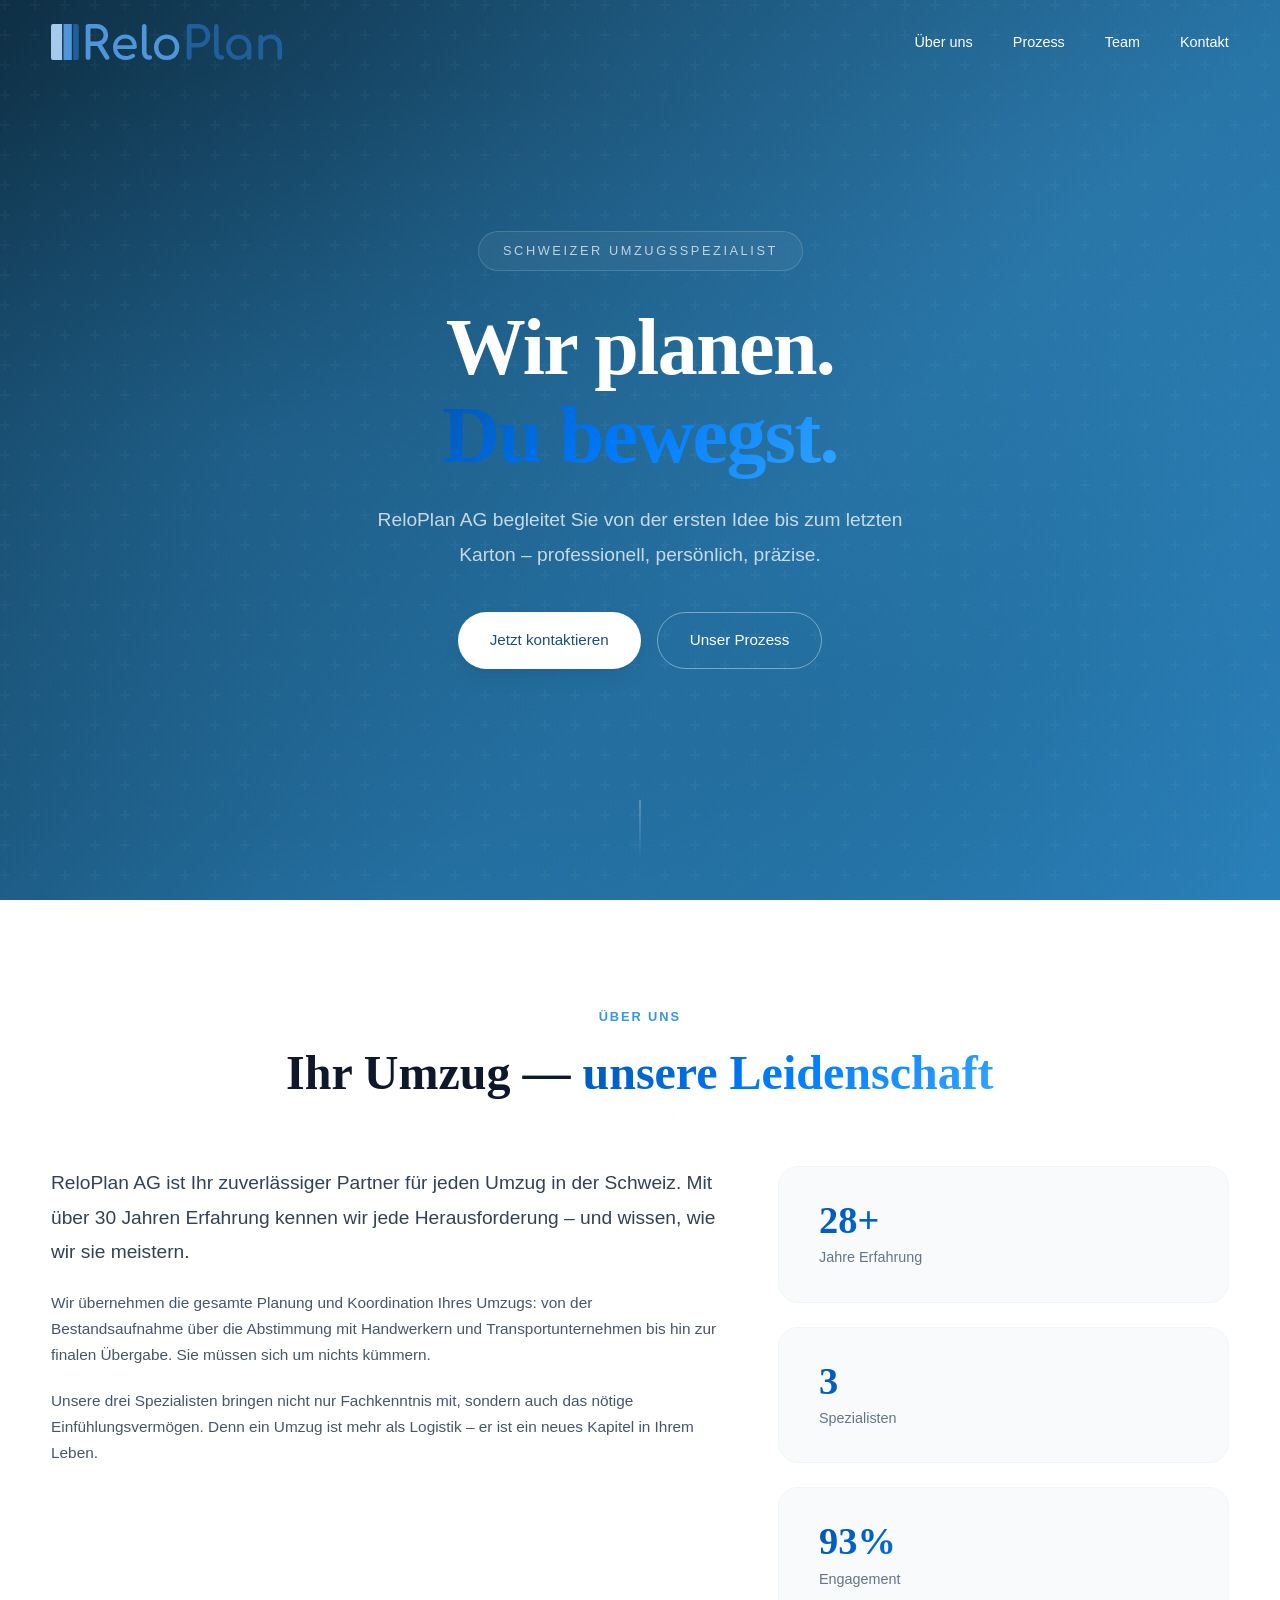
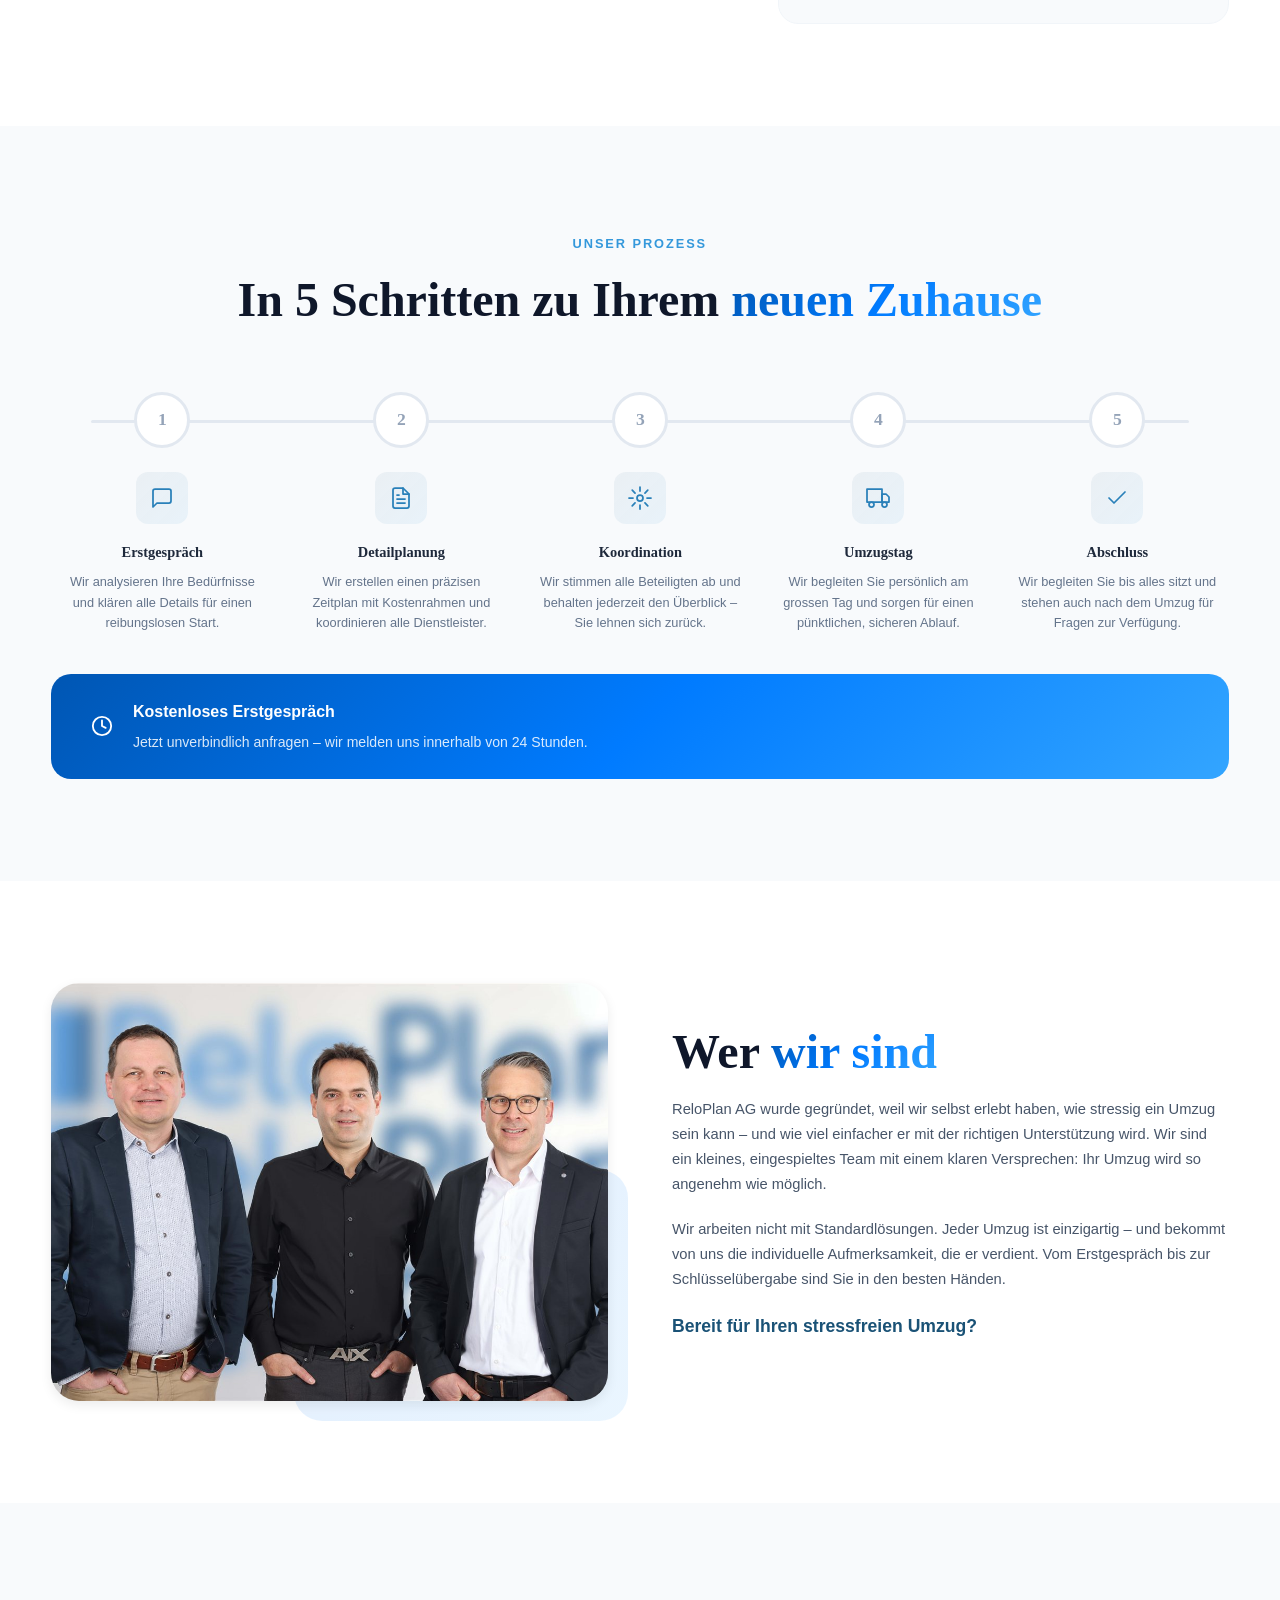
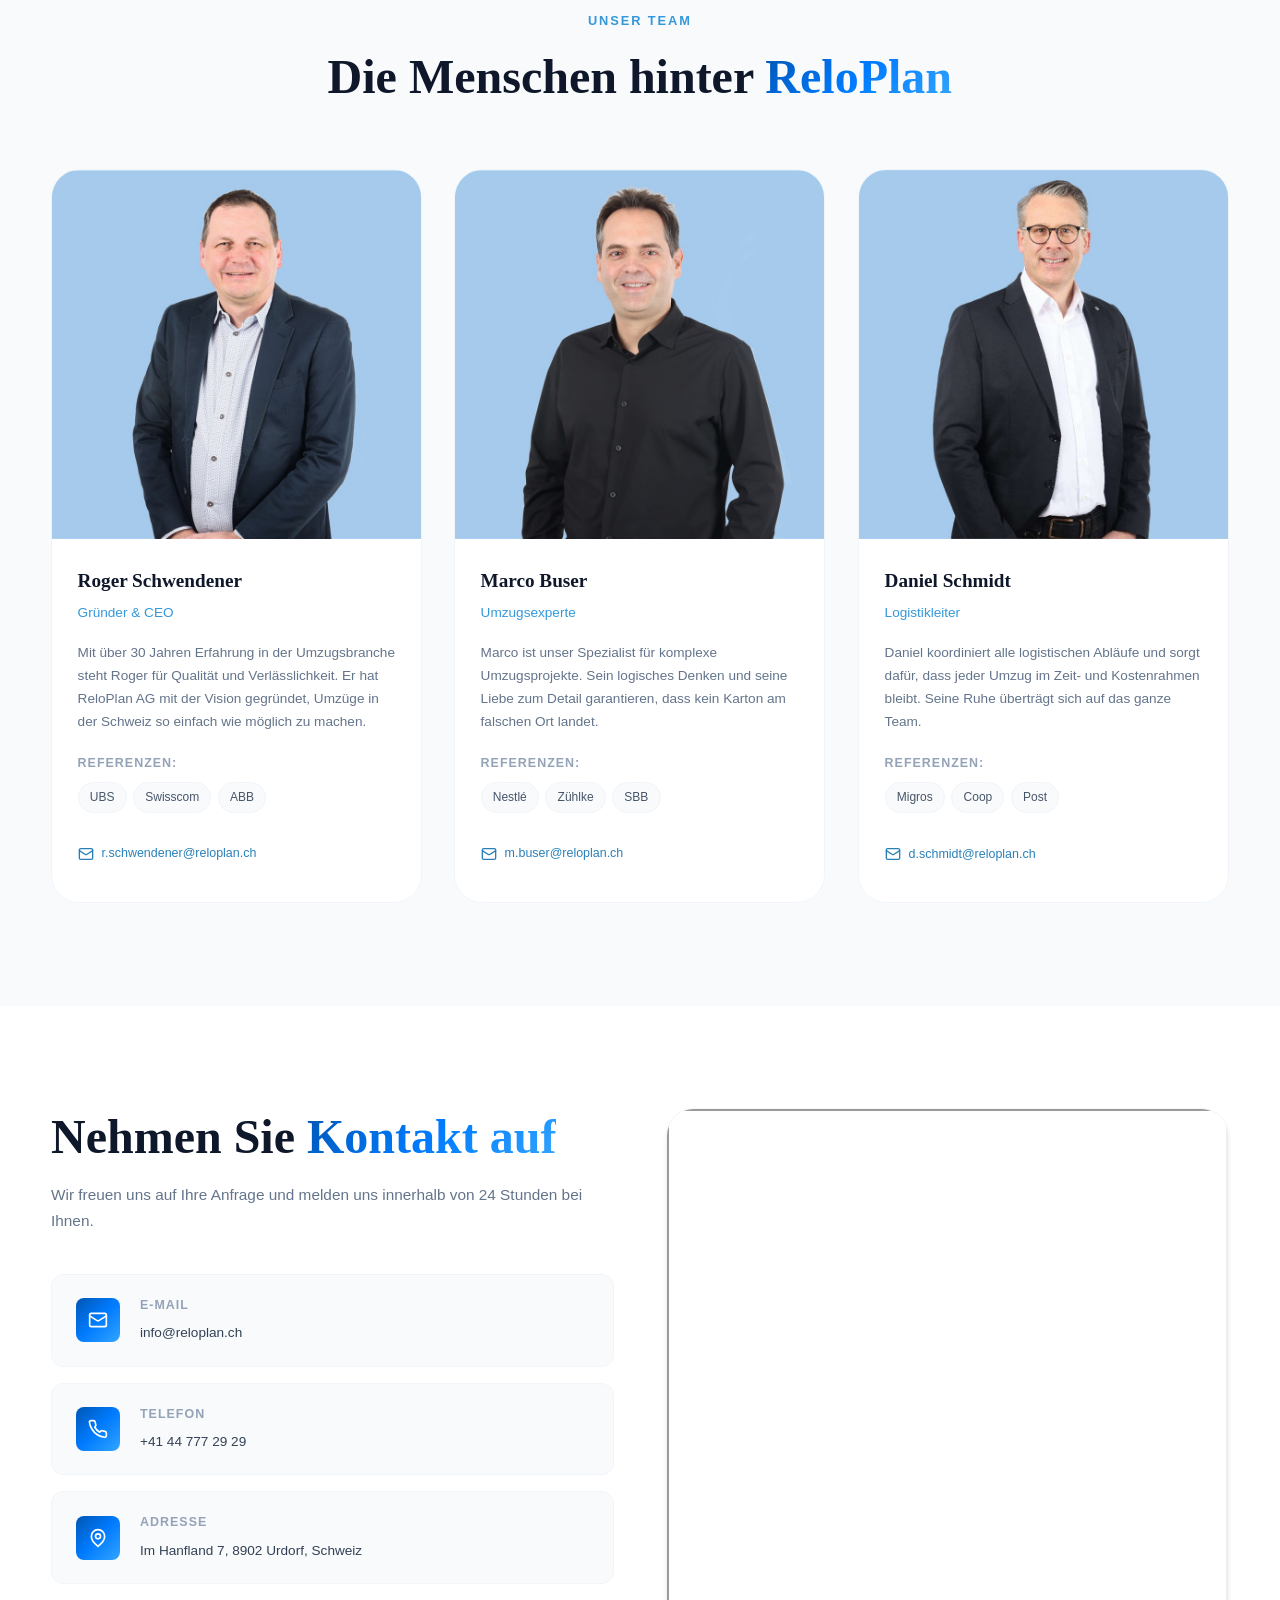
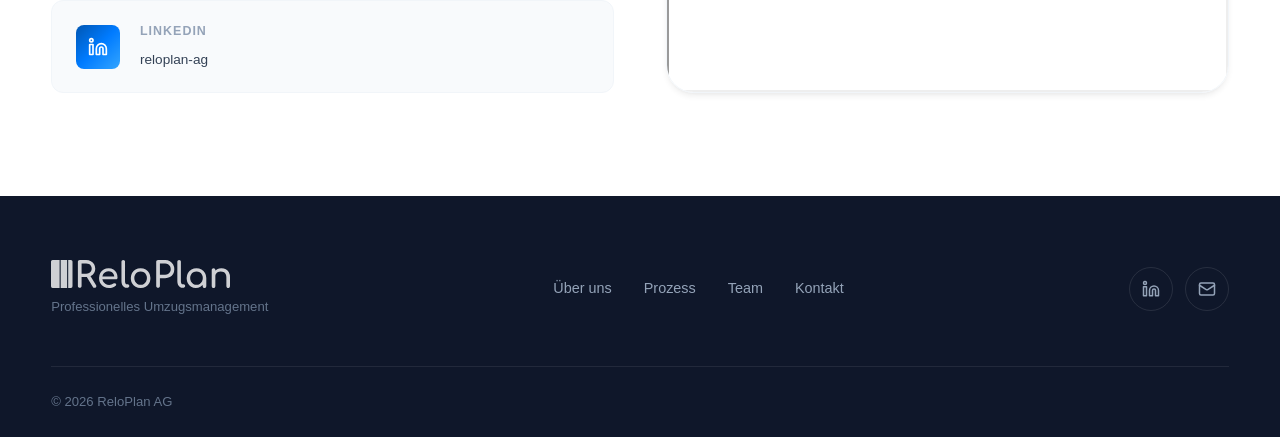
==== commit 8b496147: "Update contact address and phone" ====
--- a/index.html
+++ b/index.html
@@ -297,13 +297,13 @@
                                     <span class="contact-value">info@reloplan.ch</span>
                                 </div>
                             </a>
-                            <a href="tel:+41441234567" class="contact-item">
+                            <a href="tel:+41447772929" class="contact-item">
                                 <div class="contact-icon" aria-hidden="true">
                                     <svg xmlns="http://www.w3.org/2000/svg" width="20" height="20" viewBox="0 0 24 24" fill="none" stroke="currentColor" stroke-width="2" stroke-linecap="round" stroke-linejoin="round" aria-hidden="true"><path d="M22 16.92v3a2 2 0 0 1-2.18 2 19.79 19.79 0 0 1-8.63-3.07A19.5 19.5 0 0 1 4.69 12a19.79 19.79 0 0 1-3.07-8.67A2 2 0 0 1 3.6 2h3a2 2 0 0 1 2 1.72c.127.96.361 1.903.7 2.81a2 2 0 0 1-.45 2.11L8.09 9.91a16 16 0 0 0 6 6l1.27-1.27a2 2 0 0 1 2.11-.45c.907.339 1.85.573 2.81.7A2 2 0 0 1 22 16.92z"/></svg>
                                 </div>
                                 <div>
                                     <span class="contact-label">Telefon</span>
-                                    <span class="contact-value">+41 44 123 45 67</span>
+                                    <span class="contact-value">+41 44 777 29 29</span>
                                 </div>
                             </a>
                             <div class="contact-item">
@@ -312,7 +312,7 @@
                                 </div>
                                 <div>
                                     <span class="contact-label">Adresse</span>
-                                    <span class="contact-value">Bahnhofstrasse 10, 8001 Zürich</span>
+                                    <span class="contact-value">Im Hanfland 7, 8902 Urdorf, Schweiz</span>
                                 </div>
                             </div>
                             <a href="https://linkedin.com/company/reloplan-ag" target="_blank" rel="noopener noreferrer" class="contact-item">
@@ -329,7 +329,7 @@
                     <div class="contact-map animate-in anim-scale">
                         <div class="map-card">
                             <iframe
-                                src="https://www.google.com/maps/embed?pb=!1m18!1m12!1m3!1d2701.946!2d8.5391!3d47.3769!2m3!1f0!2f0!3f0!3m2!1i1024!2i768!4f13.1!3m3!1m2!1s0x47900a08cc0e6e41%3A0x2a5c0dcee6bcc7f9!2sBahnhofstrasse%2C%208001%20Z%C3%BCrich!5e0!3m2!1sde!2sch!4v1234567890"
+                                src="https://maps.google.com/maps?q=Im%20Hanfland%207%2C%208902%20Urdorf%2C%20Schweiz&amp;output=embed"
                                 title="ReloPlan AG Standort"
                                 loading="lazy"
                                 referrerpolicy="no-referrer-when-downgrade"
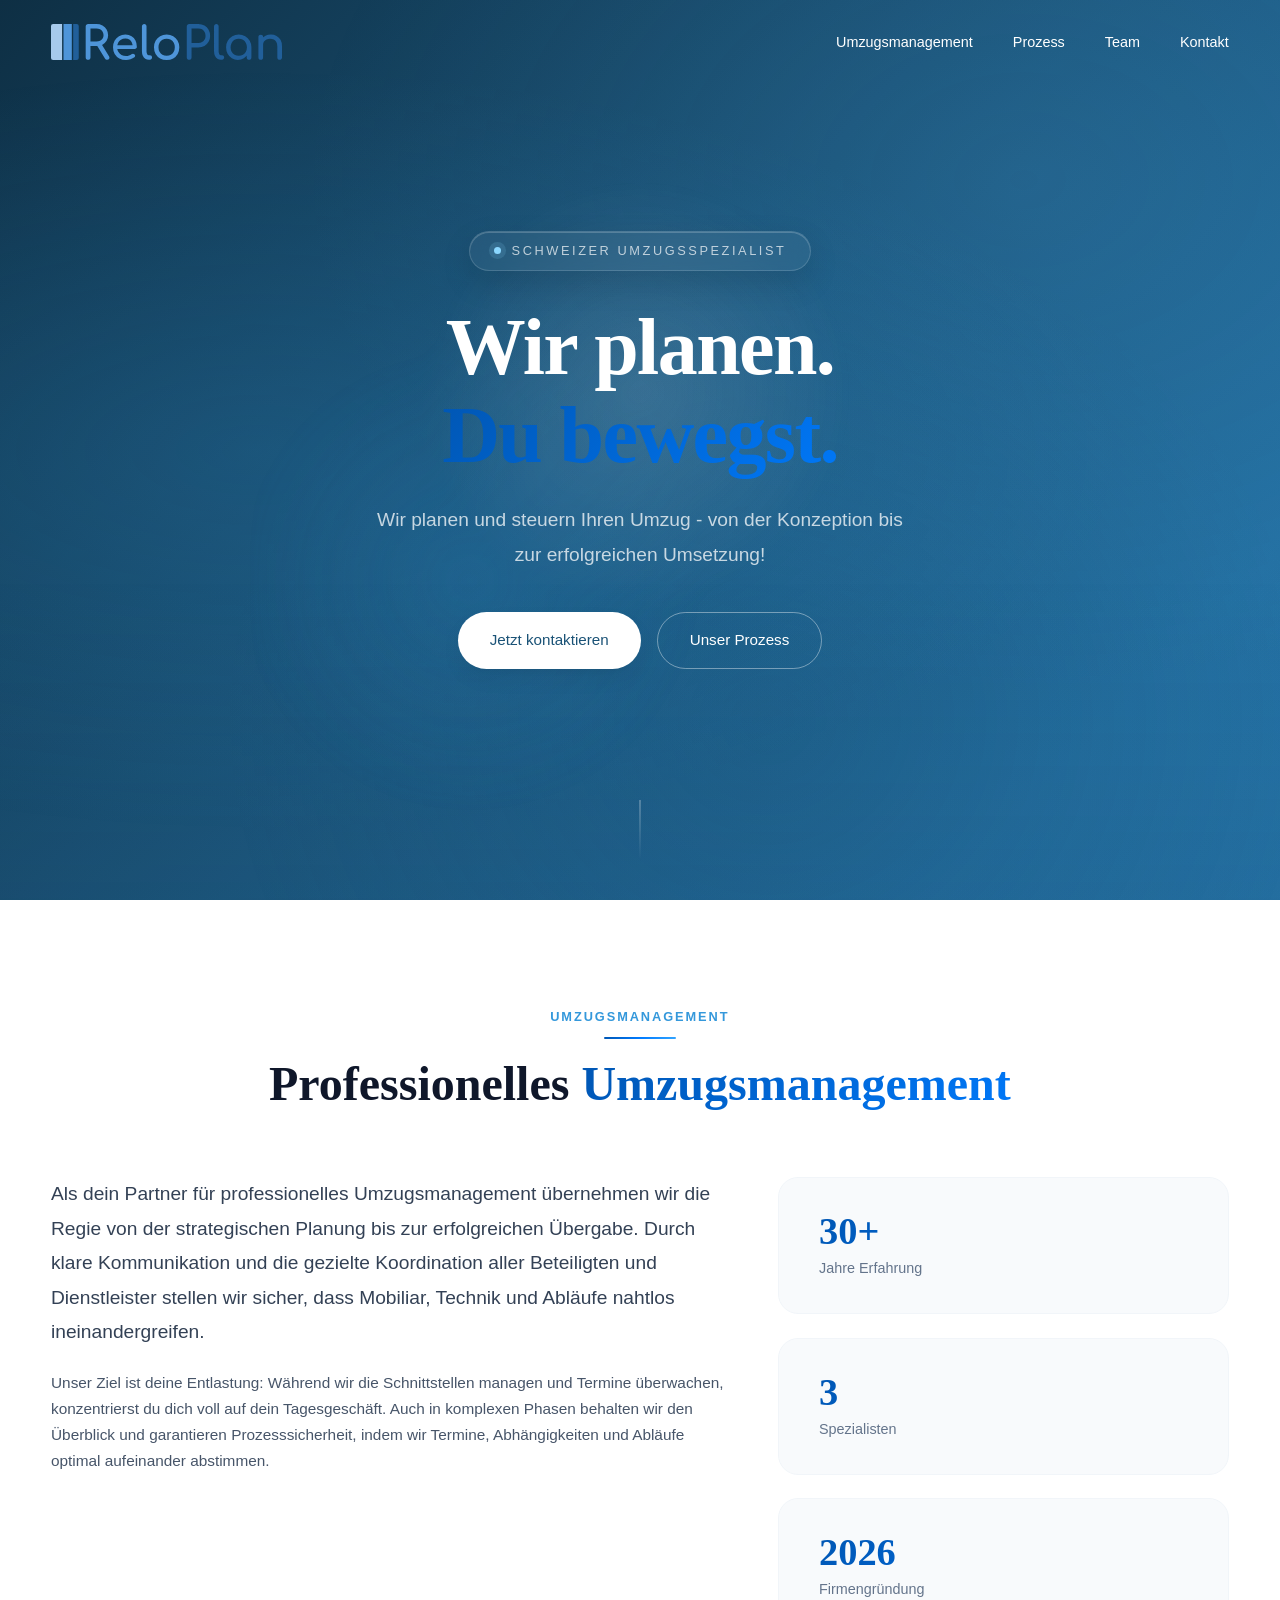
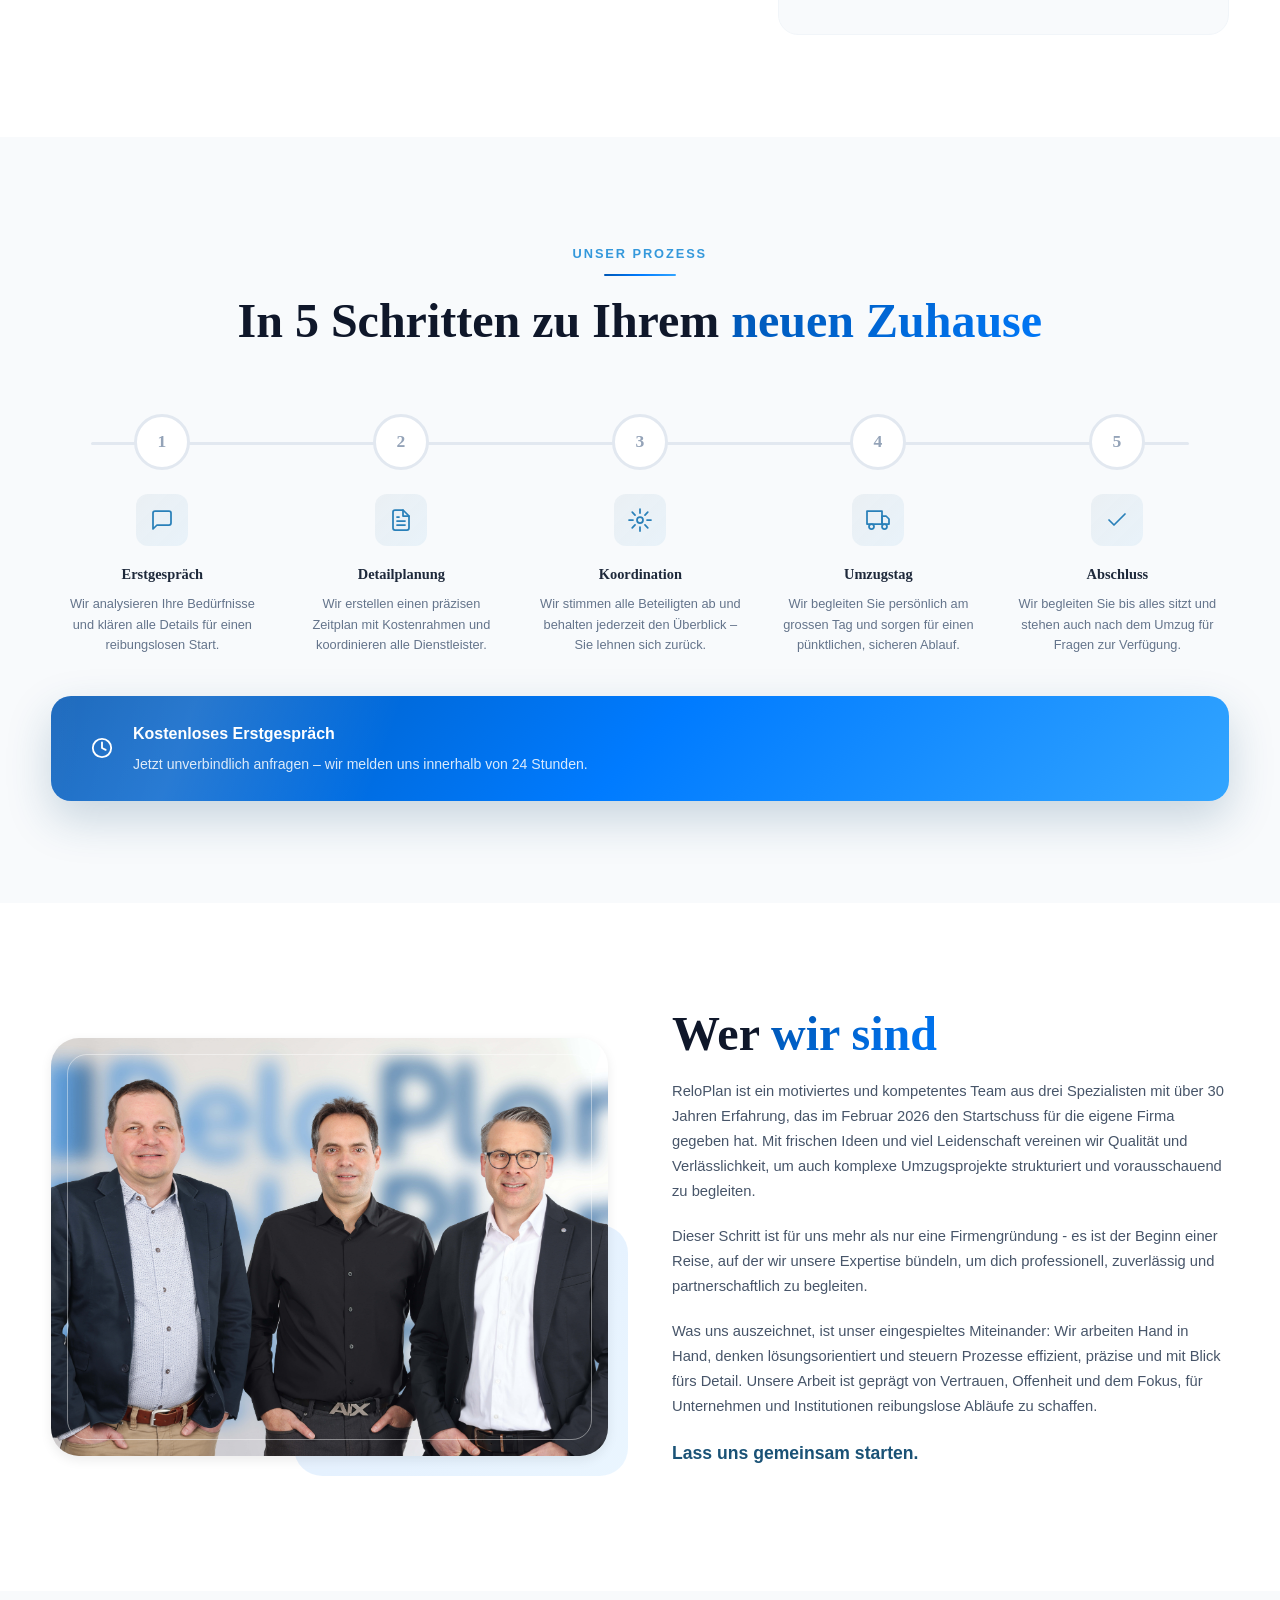
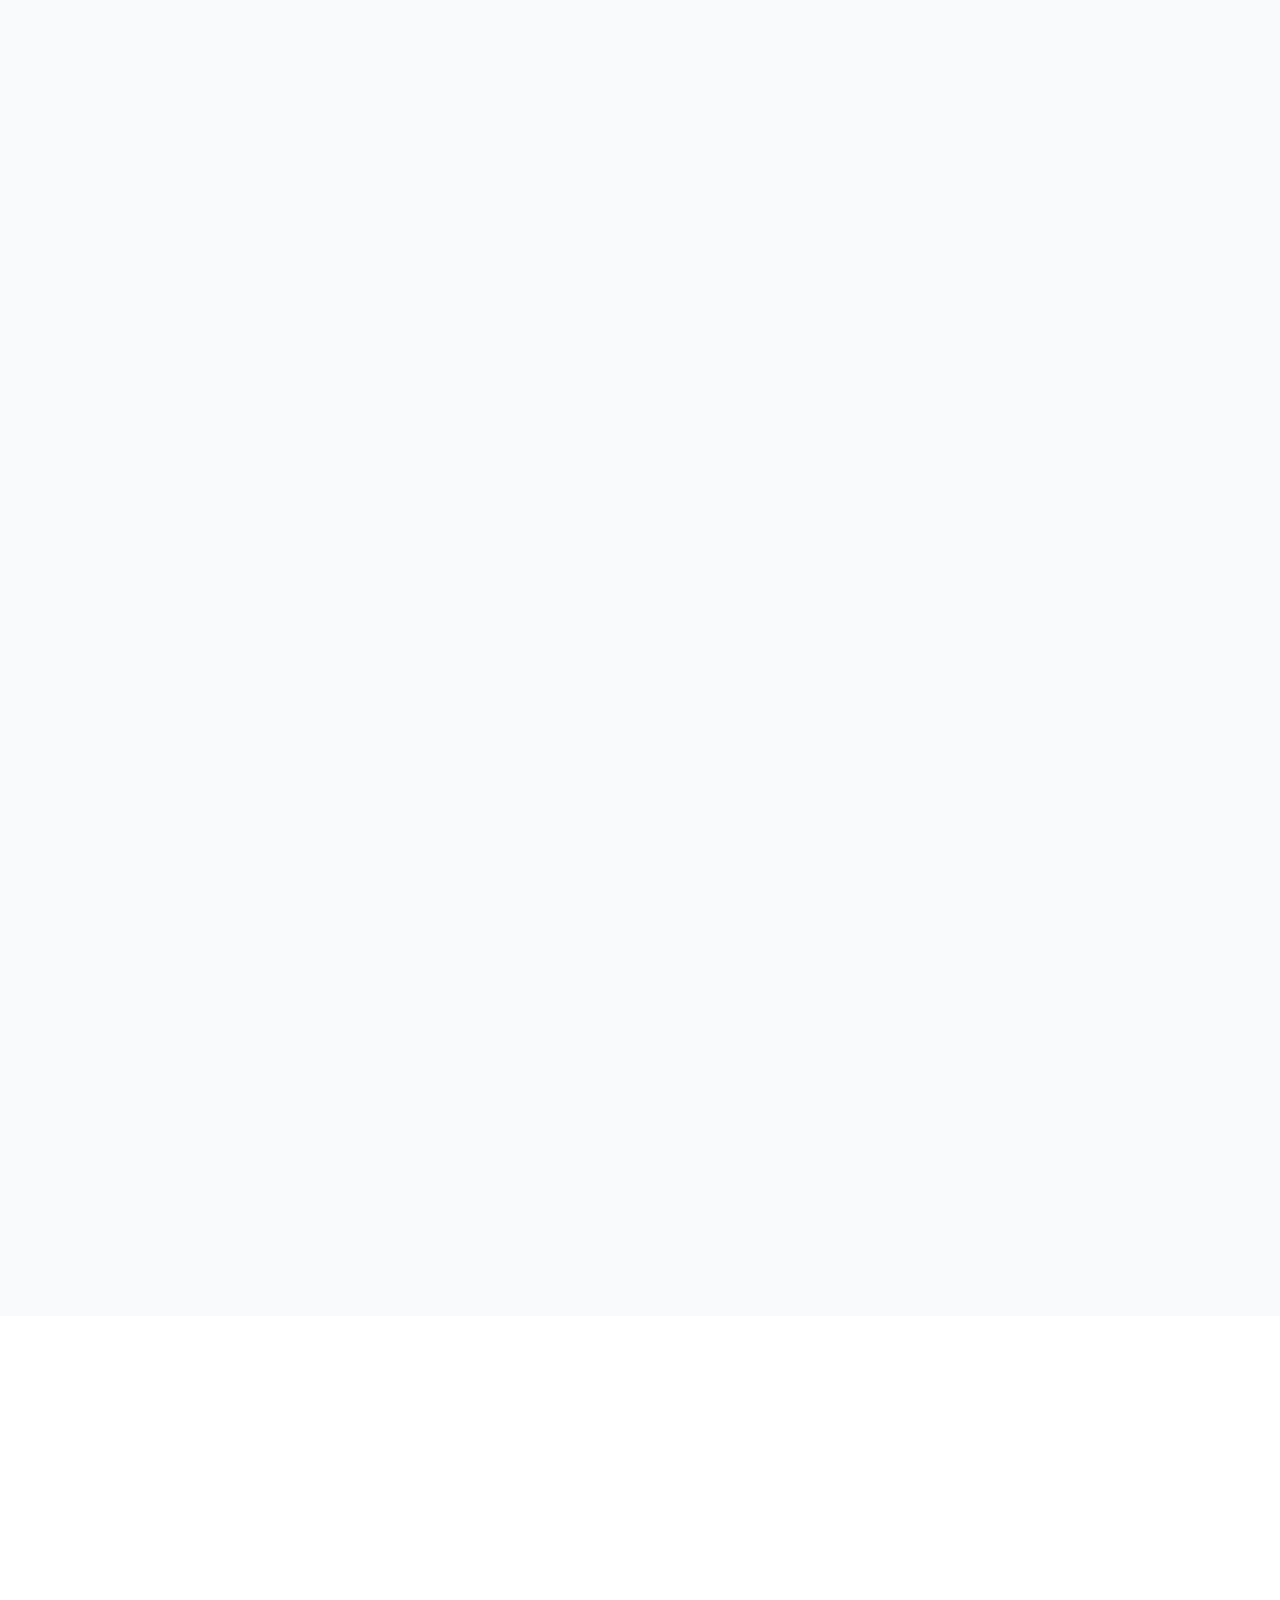
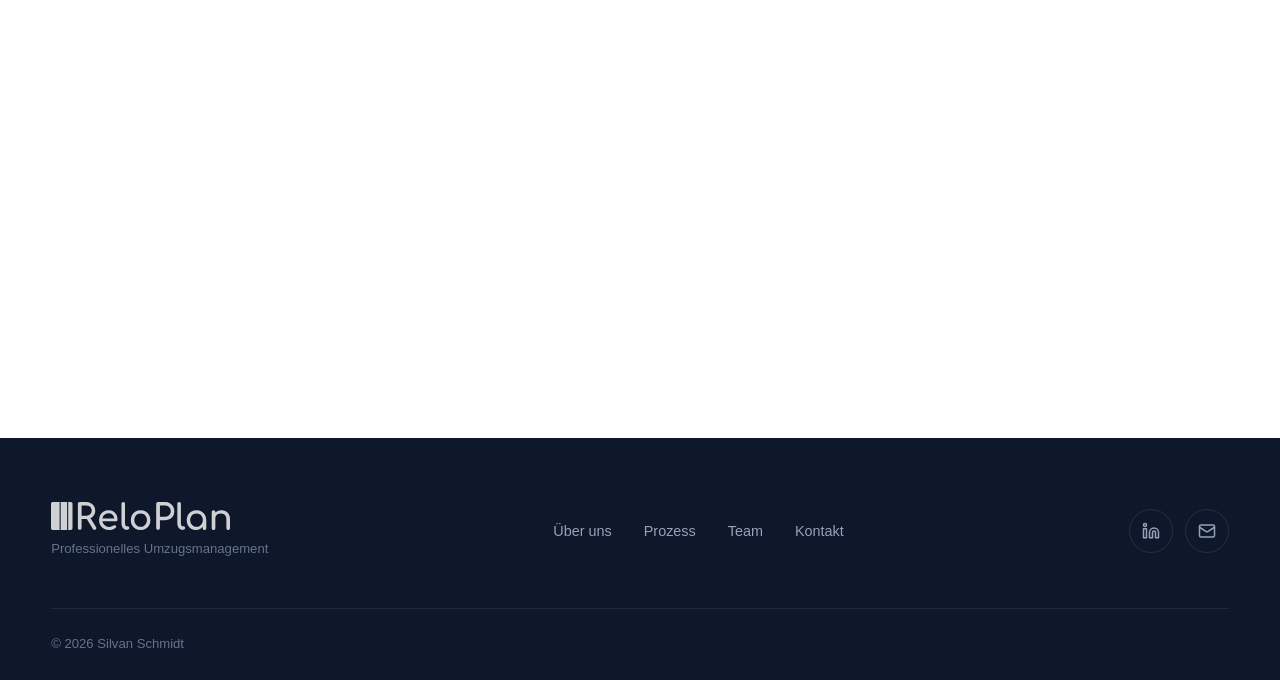
==== commit 0ee5abae: "Align site information with reference content" ====
--- a/index.html
+++ b/index.html
@@ -3,12 +3,12 @@
 <head>
     <meta charset="UTF-8">
     <meta name="viewport" content="width=device-width, initial-scale=1">
-    <title>ReloPlan AG – Professionelles Umzugsmanagement</title>
-    <meta name="description" content="ReloPlan AG – Wir planen und steuern deinen Umzug. Von der Konzeption bis zur erfolgreichen Umsetzung. 30+ Jahre Erfahrung, 3 Spezialisten, 100% Engagement.">
+    <title>ReloPlan AG</title>
+    <meta name="description" content="Wir planen und steuern Ihren Umzug - von der Konzeption bis zur erfolgreichen Umsetzung!">
 
     <!-- Open Graph -->
-    <meta property="og:title" content="ReloPlan AG – Professionelles Umzugsmanagement">
-    <meta property="og:description" content="Wir planen und steuern deinen Umzug – von der Konzeption bis zur erfolgreichen Umsetzung.">
+    <meta property="og:title" content="ReloPlan AG">
+    <meta property="og:description" content="Wir planen und steuern Ihren Umzug - von der Konzeption bis zur erfolgreichen Umsetzung!">
     <meta property="og:type" content="website">
     <meta property="og:locale" content="de_CH">
     <meta property="og:site_name" content="ReloPlan AG">
@@ -43,7 +43,7 @@
                     <img src="images/logo.svg" alt="ReloPlan AG Logo" width="140" height="36" fetchpriority="high">
                 </a>
                 <div class="nav-links" id="navLinks">
-                    <a href="#about" class="nav-link">Über uns</a>
+                    <a href="#about" class="nav-link">Umzugsmanagement</a>
                     <a href="#process" class="nav-link">Prozess</a>
                     <a href="#team" class="nav-link">Team</a>
                     <a href="#contact" class="nav-link">Kontakt</a>
@@ -65,7 +65,7 @@
             <div class="hero-content">
                 <span class="hero-badge animate-in anim-blur">Schweizer Umzugsspezialist</span>
                 <h1 class="hero-title animate-in anim-blur">Wir planen.<br><span class="gradient-text">Du bewegst.</span></h1>
-                <p class="hero-subtitle animate-in">ReloPlan AG begleitet Sie von der ersten Idee bis zum letzten Karton – professionell, persönlich, präzise.</p>
+                <p class="hero-subtitle animate-in">Wir planen und steuern Ihren Umzug - von der Konzeption bis zur erfolgreichen Umsetzung!</p>
                 <div class="hero-actions animate-in">
                     <a href="#contact" class="btn btn-primary">Jetzt kontaktieren</a>
                     <a href="#process" class="btn btn-outline">Unser Prozess</a>
@@ -80,14 +80,13 @@
         <section id="about" aria-labelledby="about-title">
             <div class="container">
                 <div class="section-header animate-in">
-                    <span class="section-label">Über uns</span>
-                    <h2 class="section-title" id="about-title">Ihr Umzug — <span class="gradient-text">unsere Leidenschaft</span></h2>
+                    <span class="section-label">Umzugsmanagement</span>
+                    <h2 class="section-title" id="about-title">Professionelles <span class="gradient-text">Umzugsmanagement</span></h2>
                 </div>
                 <div class="about-grid">
                     <div class="about-text animate-in">
-                        <p class="lead">ReloPlan AG ist Ihr zuverlässiger Partner für jeden Umzug in der Schweiz. Mit über 30 Jahren Erfahrung kennen wir jede Herausforderung – und wissen, wie wir sie meistern.</p>
-                        <p>Wir übernehmen die gesamte Planung und Koordination Ihres Umzugs: von der Bestandsaufnahme über die Abstimmung mit Handwerkern und Transportunternehmen bis hin zur finalen Übergabe. Sie müssen sich um nichts kümmern.</p>
-                        <p>Unsere drei Spezialisten bringen nicht nur Fachkenntnis mit, sondern auch das nötige Einfühlungsvermögen. Denn ein Umzug ist mehr als Logistik – er ist ein neues Kapitel in Ihrem Leben.</p>
+                        <p class="lead">Als dein Partner für professionelles Umzugsmanagement übernehmen wir die Regie von der strategischen Planung bis zur erfolgreichen Übergabe. Durch klare Kommunikation und die gezielte Koordination aller Beteiligten und Dienstleister stellen wir sicher, dass Mobiliar, Technik und Abläufe nahtlos ineinandergreifen.</p>
+                        <p>Unser Ziel ist deine Entlastung: Während wir die Schnittstellen managen und Termine überwachen, konzentrierst du dich voll auf dein Tagesgeschäft. Auch in komplexen Phasen behalten wir den Überblick und garantieren Prozesssicherheit, indem wir Termine, Abhängigkeiten und Abläufe optimal aufeinander abstimmen.</p>
                     </div>
                     <div class="about-stats animate-in anim-scale">
                         <div class="stat-card">
@@ -99,8 +98,8 @@
                             <div class="stat-label">Spezialisten</div>
                         </div>
                         <div class="stat-card">
-                            <div class="stat-number" data-count="100" data-suffix="%">0%</div>
-                            <div class="stat-label">Engagement</div>
+                            <div class="stat-number" data-count="2026" data-suffix="">0</div>
+                            <div class="stat-label">Firmengründung</div>
                         </div>
                     </div>
                 </div>
@@ -188,9 +187,10 @@
                     </div>
                     <div class="who-text animate-in">
                         <h2 class="section-title" id="who-title">Wer <span class="gradient-text">wir sind</span></h2>
-                        <p>ReloPlan AG wurde gegründet, weil wir selbst erlebt haben, wie stressig ein Umzug sein kann – und wie viel einfacher er mit der richtigen Unterstützung wird. Wir sind ein kleines, eingespieltes Team mit einem klaren Versprechen: Ihr Umzug wird so angenehm wie möglich.</p>
-                        <p>Wir arbeiten nicht mit Standardlösungen. Jeder Umzug ist einzigartig – und bekommt von uns die individuelle Aufmerksamkeit, die er verdient. Vom Erstgespräch bis zur Schlüsselübergabe sind Sie in den besten Händen.</p>
-                        <p class="who-cta"><strong>Bereit für Ihren stressfreien Umzug?</strong></p>
+                        <p>ReloPlan ist ein motiviertes und kompetentes Team aus drei Spezialisten mit über 30 Jahren Erfahrung, das im Februar 2026 den Startschuss für die eigene Firma gegeben hat. Mit frischen Ideen und viel Leidenschaft vereinen wir Qualität und Verlässlichkeit, um auch komplexe Umzugsprojekte strukturiert und vorausschauend zu begleiten.</p>
+                        <p>Dieser Schritt ist für uns mehr als nur eine Firmengründung - es ist der Beginn einer Reise, auf der wir unsere Expertise bündeln, um dich professionell, zuverlässig und partnerschaftlich zu begleiten.</p>
+                        <p>Was uns auszeichnet, ist unser eingespieltes Miteinander: Wir arbeiten Hand in Hand, denken lösungsorientiert und steuern Prozesse effizient, präzise und mit Blick fürs Detail. Unsere Arbeit ist geprägt von Vertrauen, Offenheit und dem Fokus, für Unternehmen und Institutionen reibungslose Abläufe zu schaffen.</p>
+                        <p class="who-cta"><strong>Lass uns gemeinsam starten.</strong></p>
                     </div>
                 </div>
             </div>
@@ -200,8 +200,8 @@
         <section id="team" aria-labelledby="team-title">
             <div class="container">
                 <div class="section-header animate-in">
-                    <span class="section-label">Unser Team</span>
-                    <h2 class="section-title" id="team-title">Die Menschen hinter <span class="gradient-text">ReloPlan</span></h2>
+                    <span class="section-label">Das Team</span>
+                    <h2 class="section-title" id="team-title">Das <span class="gradient-text">Team</span></h2>
                 </div>
                 <div class="team-grid">
                     <div class="animate-in anim-scale team-anim-wrapper">
@@ -211,19 +211,45 @@
                             </div>
                             <div class="team-card-body">
                                 <h3 class="team-name">Roger Schwendener</h3>
-                                <span class="team-role">Gründer & CEO</span>
-                                <p class="team-description">Mit über 30 Jahren Erfahrung in der Umzugsbranche steht Roger für Qualität und Verlässlichkeit. Er hat ReloPlan AG mit der Vision gegründet, Umzüge in der Schweiz so einfach wie möglich zu machen.</p>
+                                <span class="team-role">Miteigentümer, Geschäftsführer</span>
+                                <p class="team-description">Roger verfügt über 15 Jahre Erfahrung im Bereich der Umzugsplanung und ist seit 2010 als Projektleiter tätig. Dank seiner langjährigen Praxis bringt er auch bei komplexen Projekten ein hohes Mass an Struktur, Ruhe und Verlässlichkeit ein. Zu seinen persönlichen Referenzen zählen unter anderem die Universität Bern, das Seespital Horgen, das Bundesamt für Bauten und Logistik sowie Stadtwerk Winterthur.</p>
                                 <div class="team-references">
                                     <span class="ref-label">Referenzen:</span>
                                     <span class="ref-tags">
-                                        <span class="ref-tag">UBS</span>
-                                        <span class="ref-tag">Swisscom</span>
-                                        <span class="ref-tag">ABB</span>
+                                        <span class="ref-tag">Universität Bern</span>
+                                        <span class="ref-tag">Seespital Horgen</span>
+                                        <span class="ref-tag">Bundesamt für Bauten und Logistik</span>
+                                        <span class="ref-tag">Stadtwerk Winterthur</span>
                                     </span>
                                 </div>
-                                <a class="team-email" href="mailto:r.schwendener@reloplan.ch" aria-label="E-Mail an Roger Schwendener senden">
+                                <a class="team-email" href="mailto:roger.schwendener@reloplan.ch" aria-label="E-Mail an Roger Schwendener senden">
                                     <svg xmlns="http://www.w3.org/2000/svg" width="16" height="16" viewBox="0 0 24 24" fill="none" stroke="currentColor" stroke-width="2" stroke-linecap="round" stroke-linejoin="round" aria-hidden="true"><rect width="20" height="16" x="2" y="4" rx="2"/><path d="m22 7-8.97 5.7a1.94 1.94 0 0 1-2.06 0L2 7"/></svg>
-                                    r.schwendener@reloplan.ch
+                                    roger.schwendener@reloplan.ch
+                                </a>
+                            </div>
+                        </article>
+                    </div>
+                    <div class="animate-in anim-scale team-anim-wrapper">
+                        <article class="team-card">
+                            <div class="team-card-image">
+                                <img src="images/daniel-schmidt.jpg" alt="Portrait von Daniel Schmidt" width="450" height="450" loading="lazy" decoding="async">
+                            </div>
+                            <div class="team-card-body">
+                                <h3 class="team-name">Daniel Schmidt</h3>
+                                <span class="team-role">Miteigentümer, Geschäftsführer</span>
+                                <p class="team-description">Daniel verfügt über zehn Jahre Erfahrung im Bereich der Umzugsplanung und ist seit 2018 als Projektleiter tätig. Besonders schätzt er anspruchsvolle Projekte und fühlt sich auch in hektischen Phasen wohl, in denen Übersicht, Struktur und Entscheidungsfreude gefragt sind. Zu seinen persönlichen Referenzen zählen unter anderem das Kinderspital Zürich, das Inselspital Bern, das Polizei- und Justizzentrum Zürich sowie die Universität Zürich.</p>
+                                <div class="team-references">
+                                    <span class="ref-label">Referenzen:</span>
+                                    <span class="ref-tags">
+                                        <span class="ref-tag">Kinderspital Zürich</span>
+                                        <span class="ref-tag">Inselspital Bern</span>
+                                        <span class="ref-tag">Polizei- und Justizzentrum Zürich</span>
+                                        <span class="ref-tag">Universität Zürich</span>
+                                    </span>
+                                </div>
+                                <a class="team-email" href="mailto:daniel.schmidt@reloplan.ch" aria-label="E-Mail an Daniel Schmidt senden">
+                                    <svg xmlns="http://www.w3.org/2000/svg" width="16" height="16" viewBox="0 0 24 24" fill="none" stroke="currentColor" stroke-width="2" stroke-linecap="round" stroke-linejoin="round" aria-hidden="true"><rect width="20" height="16" x="2" y="4" rx="2"/><path d="m22 7-8.97 5.7a1.94 1.94 0 0 1-2.06 0L2 7"/></svg>
+                                    daniel.schmidt@reloplan.ch
                                 </a>
                             </div>
                         </article>
@@ -235,43 +261,18 @@
                             </div>
                             <div class="team-card-body">
                                 <h3 class="team-name">Marco Buser</h3>
-                                <span class="team-role">Umzugsexperte</span>
-                                <p class="team-description">Marco ist unser Spezialist für komplexe Umzugsprojekte. Sein logisches Denken und seine Liebe zum Detail garantieren, dass kein Karton am falschen Ort landet.</p>
+                                <span class="team-role">Projektleiter</span>
+                                <p class="team-description">Marco steuert mit fundierter Erfahrung in der Umzugsplanung Projekte strukturiert und mit hohem Qualitätsanspruch. Seit 2025 bringt er sich als Projektleiter proaktiv ein und schätzt es, Verantwortung zu übernehmen. Komplexen Herausforderungen begegnet er lösungsorientiert und überzeugt durch seine engagierte Arbeitsweise sowie die Motivation zur stetigen Weiterentwicklung. Zu seinen Referenzen zählen Roche und Endress & Hauser.</p>
                                 <div class="team-references">
                                     <span class="ref-label">Referenzen:</span>
                                     <span class="ref-tags">
-                                        <span class="ref-tag">Nestlé</span>
-                                        <span class="ref-tag">Zühlke</span>
-                                        <span class="ref-tag">SBB</span>
+                                        <span class="ref-tag">Roche</span>
+                                        <span class="ref-tag">Endress & Hauser</span>
                                     </span>
                                 </div>
-                                <a class="team-email" href="mailto:m.buser@reloplan.ch" aria-label="E-Mail an Marco Buser senden">
+                                <a class="team-email" href="mailto:marco.buser@reloplan.ch" aria-label="E-Mail an Marco Buser senden">
                                     <svg xmlns="http://www.w3.org/2000/svg" width="16" height="16" viewBox="0 0 24 24" fill="none" stroke="currentColor" stroke-width="2" stroke-linecap="round" stroke-linejoin="round" aria-hidden="true"><rect width="20" height="16" x="2" y="4" rx="2"/><path d="m22 7-8.97 5.7a1.94 1.94 0 0 1-2.06 0L2 7"/></svg>
-                                    m.buser@reloplan.ch
-                                </a>
-                            </div>
-                        </article>
-                    </div>
-                    <div class="animate-in anim-scale team-anim-wrapper">
-                        <article class="team-card">
-                            <div class="team-card-image">
-                                <img src="images/daniel-schmidt.jpg" alt="Portrait von Daniel Schmidt" width="450" height="450" loading="lazy" decoding="async">
-                            </div>
-                            <div class="team-card-body">
-                                <h3 class="team-name">Daniel Schmidt</h3>
-                                <span class="team-role">Logistikleiter</span>
-                                <p class="team-description">Daniel koordiniert alle logistischen Abläufe und sorgt dafür, dass jeder Umzug im Zeit- und Kostenrahmen bleibt. Seine Ruhe überträgt sich auf das ganze Team.</p>
-                                <div class="team-references">
-                                    <span class="ref-label">Referenzen:</span>
-                                    <span class="ref-tags">
-                                        <span class="ref-tag">Migros</span>
-                                        <span class="ref-tag">Coop</span>
-                                        <span class="ref-tag">Post</span>
-                                    </span>
-                                </div>
-                                <a class="team-email" href="mailto:d.schmidt@reloplan.ch" aria-label="E-Mail an Daniel Schmidt senden">
-                                    <svg xmlns="http://www.w3.org/2000/svg" width="16" height="16" viewBox="0 0 24 24" fill="none" stroke="currentColor" stroke-width="2" stroke-linecap="round" stroke-linejoin="round" aria-hidden="true"><rect width="20" height="16" x="2" y="4" rx="2"/><path d="m22 7-8.97 5.7a1.94 1.94 0 0 1-2.06 0L2 7"/></svg>
-                                    d.schmidt@reloplan.ch
+                                    marco.buser@reloplan.ch
                                 </a>
                             </div>
                         </article>
@@ -286,7 +287,7 @@
                 <div class="contact-wrapper">
                     <div class="contact-info animate-in">
                         <h2 class="section-title" id="contact-title">Nehmen Sie <span class="gradient-text">Kontakt auf</span></h2>
-                        <p class="contact-intro">Wir freuen uns auf Ihre Anfrage und melden uns innerhalb von 24 Stunden bei Ihnen.</p>
+                        <p class="contact-intro"></p>
                         <div class="contact-items">
                             <a href="mailto:info@reloplan.ch" class="contact-item">
                                 <div class="contact-icon" aria-hidden="true">
@@ -367,7 +368,7 @@
                 </div>
             </div>
             <div class="footer-bottom">
-                <span>&copy; 2026 ReloPlan AG</span>
+                <span>&copy; 2026 Silvan Schmidt</span>
                 <span class="footer-credit"></span>
                 <a href="admin/" style="color:transparent;font-size:1px;position:absolute;left:-9999px" tabindex="-1" aria-hidden="true">Admin</a>
             </div>
--- a/css/style.css
+++ b/css/style.css
@@ -38,6 +38,15 @@
     --radius: 12px;
     --radius-lg: 20px;
     --radius-xl: 28px;
+    --container-max: none;
+    --button-radius: 999px;
+    --primary-button-bg: #ffffff;
+    --primary-button-color: var(--primary);
+    --heading-scale: 1;
+    --body-scale: 1;
+    --hero-background: linear-gradient(135deg, #0e2f44 0%, #1a5276 30%, #2471a3 60%, #2980b9 100%);
+    --hero-overlay-opacity: 0.35;
+    --hero-pattern-opacity: 0.03;
 
     --transition: 0.3s cubic-bezier(0.4, 0, 0.2, 1);
     --transition-slow: 0.6s cubic-bezier(0.4, 0, 0.2, 1);
@@ -52,7 +61,7 @@
 
 html {
     scroll-behavior: smooth;
-    font-size: 16px;
+    font-size: calc(16px * var(--body-scale));
     -webkit-font-smoothing: antialiased;
     -moz-osx-font-smoothing: grayscale;
 }
@@ -60,6 +69,7 @@
 body {
     font-family: var(--font-body);
     font-weight: 400;
+    font-size: calc(16px * var(--body-scale));
     line-height: 1.7;
     color: var(--gray-700);
     background: var(--white);
@@ -114,7 +124,7 @@
 /* --- Utility Classes --- */
 .container {
     width: 100%;
-    max-width: none;
+    max-width: var(--container-max);
     margin: 0 auto;
     padding: 0 clamp(1.25rem, 4vw, 5rem);
 }
@@ -143,7 +153,7 @@
 
 .section-title {
     font-family: var(--font-display);
-    font-size: clamp(1.8rem, 4vw, 3rem);
+    font-size: calc(clamp(1.8rem, 4vw, 3rem) * var(--heading-scale));
     font-weight: 600;
     color: var(--gray-900);
     line-height: 1.2;
@@ -164,6 +174,7 @@
     transition: opacity 0.8s cubic-bezier(0.25, 1, 0.2, 1),
                 transform 0.8s cubic-bezier(0.25, 1, 0.2, 1),
                 filter 0.6s ease-out;
+    transition-delay: calc(var(--reveal-index, 0) * 70ms);
     backface-visibility: hidden;
     -webkit-backface-visibility: hidden;
     will-change: opacity, transform;
@@ -237,7 +248,7 @@
 }
 
 .nav-inner {
-    max-width: none;
+    max-width: var(--container-max);
     margin: 0 auto;
     padding: 0 clamp(1.25rem, 4vw, 5rem);
     display: flex;
@@ -333,7 +344,7 @@
     font-family: var(--font-body);
     font-size: 0.95rem;
     font-weight: 500;
-    border-radius: 50px;
+    border-radius: var(--button-radius);
     cursor: pointer;
     border: none;
     transition: var(--transition);
@@ -341,8 +352,8 @@
 }
 
 .btn-primary {
-    background: #ffffff;
-    color: var(--primary);
+    background: var(--primary-button-bg);
+    color: var(--primary-button-color);
     box-shadow: var(--shadow-md);
 }
 
@@ -376,7 +387,7 @@
 .hero-bg {
     position: absolute;
     inset: 0;
-    background: linear-gradient(135deg, #0e2f44 0%, #1a5276 30%, #2471a3 60%, #2980b9 100%);
+    background: var(--hero-background);
     z-index: 0;
     will-change: transform;
 }
@@ -396,6 +407,7 @@
     position: absolute;
     inset: 0;
     background: url("data:image/svg+xml,%3Csvg width='60' height='60' viewBox='0 0 60 60' xmlns='http://www.w3.org/2000/svg'%3E%3Cg fill='none' fill-rule='evenodd'%3E%3Cg fill='%23ffffff' fill-opacity='0.03'%3E%3Cpath d='M36 34v-4h-2v4h-4v2h4v4h2v-4h4v-2h-4zm0-30V0h-2v4h-4v2h4v4h2V6h4V4h-4zM6 34v-4H4v4H0v2h4v4h2v-4h4v-2H6zM6 4V0H4v4H0v2h4v4h2V6h4V4H6z'/%3E%3C/g%3E%3C/g%3E%3C/svg%3E");
+    opacity: var(--hero-pattern-opacity);
 }
 
 .hero-content {
@@ -423,7 +435,7 @@
 
 .hero-title {
     font-family: var(--font-display);
-    font-size: clamp(2.5rem, 7vw, 5rem);
+    font-size: calc(clamp(2.5rem, 7vw, 5rem) * var(--heading-scale));
     font-weight: 700;
     color: #ffffff;
     line-height: 1.1;
@@ -1166,6 +1178,397 @@
         transform: translateY(-2px) translateZ(0);
         box-shadow: var(--shadow-xl);
     }
+}
+
+/* --- Interaction & Visual Polish --- */
+body::before {
+    content: '';
+    position: fixed;
+    inset: 0;
+    pointer-events: none;
+    z-index: -1;
+    background:
+        linear-gradient(90deg, rgba(26, 82, 118, 0.035) 1px, transparent 1px),
+        linear-gradient(0deg, rgba(26, 82, 118, 0.025) 1px, transparent 1px);
+    background-size: 72px 72px;
+    mask-image: linear-gradient(to bottom, transparent 0, #000 28vh, #000 78vh, transparent 100%);
+    animation: backgroundGridDrift 28s linear infinite;
+}
+
+#hero::after {
+    content: '';
+    position: absolute;
+    inset: auto 0 0;
+    height: 36%;
+    pointer-events: none;
+    background: linear-gradient(to top, rgba(15, 23, 42, 0.22), transparent);
+    opacity: var(--hero-overlay-opacity);
+    z-index: 0;
+}
+
+.hero-bg {
+    background-size: 140% 140%;
+    animation: heroDrift 18s ease-in-out infinite alternate;
+}
+
+.hero-bg::before {
+    transition: transform 0.2s ease-out;
+    transform: translate3d(var(--hero-x, 0px), var(--hero-y, 0px), 0);
+}
+
+.hero-bg::after {
+    animation: heroPatternSlide 34s linear infinite;
+    background-position: 0 0;
+}
+
+.hero-content::before {
+    content: '';
+    position: absolute;
+    inset: -7rem -5rem;
+    z-index: -1;
+    pointer-events: none;
+    background:
+        radial-gradient(circle at 50% 42%, rgba(255,255,255,0.15), transparent 38%),
+        radial-gradient(circle at 28% 68%, rgba(52,152,219,0.16), transparent 32%);
+    filter: blur(8px);
+    opacity: 0.78;
+    animation: heroHaloFloat 9s ease-in-out infinite alternate;
+}
+
+.hero-title .gradient-text,
+.section-title .gradient-text,
+.stat-number {
+    background-size: 220% 220%;
+    animation: gradientFlow 8s ease-in-out infinite alternate;
+}
+
+.hero-badge {
+    box-shadow: inset 0 1px 0 rgba(255, 255, 255, 0.2), 0 12px 32px rgba(0, 0, 0, 0.12);
+}
+
+.hero-badge::before {
+    content: '';
+    display: inline-block;
+    width: 0.45rem;
+    height: 0.45rem;
+    margin-right: 0.65rem;
+    border-radius: 50%;
+    background: #8bd7ff;
+    box-shadow: 0 0 0 5px rgba(139, 215, 255, 0.14);
+    vertical-align: 0.08em;
+    animation: badgePulse 2.6s ease-in-out infinite;
+}
+
+.section-label {
+    position: relative;
+}
+
+.section-label::after {
+    content: '';
+    display: block;
+    width: 0;
+    height: 2px;
+    margin: 0.55rem auto 0;
+    border-radius: 999px;
+    background: var(--gradient);
+    transition: width 0.7s cubic-bezier(0.16, 1, 0.3, 1);
+}
+
+.section-header.visible .section-label::after {
+    width: min(72px, 70%);
+}
+
+.btn,
+.contact-item,
+.team-card,
+.stat-card,
+.process-bar-inner,
+.map-card,
+.feature-card,
+.testimonial-card,
+.area-card,
+.package-card,
+.faq-item {
+    position: relative;
+}
+
+.stat-card,
+.team-card,
+.feature-card,
+.testimonial-card,
+.area-card,
+.package-card {
+    overflow: hidden;
+}
+
+.stat-card::before,
+.team-card::before,
+.feature-card::before,
+.testimonial-card::before,
+.area-card::before,
+.package-card::before {
+    content: '';
+    position: absolute;
+    inset: 0;
+    pointer-events: none;
+    background: linear-gradient(135deg, rgba(255,255,255,0.85), transparent 42%, rgba(52,152,219,0.08));
+    opacity: 0;
+    transform: translateY(-12px);
+    transition: opacity 0.35s ease, transform 0.35s ease;
+}
+
+.stat-card > *,
+.team-card > *,
+.feature-card > *,
+.testimonial-card > *,
+.area-card > *,
+.package-card > * {
+    position: relative;
+    z-index: 1;
+}
+
+.stat-card.visible .stat-number {
+    animation: gradientFlow 8s ease-in-out infinite alternate, statSettle 0.7s cubic-bezier(0.16, 1, 0.3, 1) both;
+}
+
+.timeline-step.visible .step-marker {
+    animation: stepSettle 0.75s cubic-bezier(0.16, 1, 0.3, 1) both;
+    animation-delay: calc(var(--reveal-index, 0) * 70ms);
+}
+
+.timeline-step.is-current .step-marker::after {
+    content: '';
+    position: absolute;
+    inset: -9px;
+    border-radius: 50%;
+    border: 1px solid rgba(52, 152, 219, 0.4);
+    animation: activeStepPulse 1.6s ease-out infinite;
+}
+
+.contact-item::before {
+    content: '';
+    position: absolute;
+    inset: 0 auto 0 0;
+    width: 4px;
+    border-radius: var(--radius) 0 0 var(--radius);
+    background: var(--gradient);
+    transform: scaleY(0);
+    transform-origin: bottom;
+    transition: transform 0.35s cubic-bezier(0.16, 1, 0.3, 1);
+}
+
+.who-image img {
+    animation: imageFloat 8s ease-in-out infinite alternate;
+}
+
+.btn {
+    overflow: hidden;
+}
+
+.btn::after,
+.cta-btn::after {
+    content: '';
+    position: absolute;
+    inset: 0;
+    background: linear-gradient(110deg, transparent 0%, rgba(255,255,255,0.35) 45%, transparent 62%);
+    transform: translateX(-140%);
+    transition: transform 0.65s cubic-bezier(0.16, 1, 0.3, 1);
+}
+
+@media (hover: hover) and (pointer: fine) {
+    .btn:hover::after,
+    .cta-btn:hover::after {
+        transform: translateX(140%);
+    }
+
+    .nav-link:hover {
+        transform: translateY(-1px);
+    }
+
+    .stat-card:hover .stat-number,
+    .timeline-step:hover .step-content h3,
+    .team-card:hover .team-name {
+        color: var(--primary);
+    }
+
+    .contact-item:hover .contact-icon,
+    .team-email:hover svg,
+    .footer-social a:hover {
+        transform: translateY(-1px);
+    }
+
+    .stat-card:hover::before,
+    .team-card:hover::before,
+    .feature-card:hover::before,
+    .testimonial-card:hover::before,
+    .area-card:hover::before,
+    .package-card:hover::before {
+        opacity: 1;
+        transform: translateY(0);
+    }
+
+    .contact-item:hover::before {
+        transform: scaleY(1);
+    }
+
+    .step-icon:hover svg,
+    .contact-item:hover .contact-icon svg {
+        animation: iconWiggle 0.55s cubic-bezier(0.16, 1, 0.3, 1);
+    }
+
+    .interactive-tilt {
+        transform: perspective(900px) rotateX(var(--tilt-x, 0deg)) rotateY(var(--tilt-y, 0deg)) translateY(var(--lift, 0px));
+        transition: transform 0.18s ease-out, box-shadow 0.3s ease, border-color 0.3s ease;
+        transform-style: preserve-3d;
+    }
+
+    .interactive-tilt:hover {
+        --lift: -4px;
+    }
+}
+
+.timeline-step.is-current .step-marker {
+    border-color: var(--accent);
+    background: var(--gradient);
+    box-shadow: 0 0 0 8px rgba(52, 152, 219, 0.13);
+}
+
+.timeline-step.is-current .step-number,
+.timeline-step.is-current .step-icon svg {
+    color: #fff;
+    stroke: #fff;
+}
+
+.timeline-step.is-current .step-icon {
+    background: var(--gradient);
+}
+
+.process-bar-inner {
+    overflow: hidden;
+    box-shadow: 0 18px 45px rgba(26, 82, 118, 0.22);
+}
+
+.process-bar-inner::before {
+    content: '';
+    position: absolute;
+    inset: 0;
+    background:
+        linear-gradient(110deg, transparent 0%, rgba(255,255,255,0.16) 46%, transparent 63%),
+        radial-gradient(circle at 8% 18%, rgba(255,255,255,0.18), transparent 32%);
+    transform: translateX(-35%);
+    animation: panelSweep 7s ease-in-out infinite;
+}
+
+.process-bar-inner > * {
+    position: relative;
+    z-index: 1;
+}
+
+.who-image::before {
+    content: '';
+    position: absolute;
+    inset: 1rem;
+    border: 1px solid rgba(255,255,255,0.42);
+    border-radius: calc(var(--radius-xl) - 8px);
+    z-index: 1;
+    pointer-events: none;
+}
+
+.map-card {
+    transform: translateZ(0);
+    transition: transform 0.35s ease, box-shadow 0.35s ease, border-color 0.35s ease;
+}
+
+@media (hover: hover) and (pointer: fine) {
+    .map-card:hover {
+        transform: translateY(-4px);
+        box-shadow: var(--shadow-xl);
+        border-color: var(--gray-200);
+    }
+}
+
+.footer-links a {
+    position: relative;
+}
+
+.footer-links a::after {
+    content: '';
+    position: absolute;
+    left: 0;
+    bottom: 0.35rem;
+    width: 100%;
+    height: 1px;
+    background: currentColor;
+    transform: scaleX(0);
+    transform-origin: right;
+    transition: transform 0.3s ease;
+}
+
+.footer-links a:hover::after {
+    transform: scaleX(1);
+    transform-origin: left;
+}
+
+@keyframes heroDrift {
+    from { background-position: 0% 35%; }
+    to { background-position: 100% 65%; }
+}
+
+@keyframes backgroundGridDrift {
+    from { background-position: 0 0, 0 0; }
+    to { background-position: 72px 72px, -72px 72px; }
+}
+
+@keyframes heroPatternSlide {
+    from { background-position: 0 0; }
+    to { background-position: 120px 60px; }
+}
+
+@keyframes heroHaloFloat {
+    from { transform: translate3d(-8px, 8px, 0) scale(0.98); opacity: 0.58; }
+    to { transform: translate3d(10px, -10px, 0) scale(1.04); opacity: 0.82; }
+}
+
+@keyframes gradientFlow {
+    from { background-position: 0% 50%; }
+    to { background-position: 100% 50%; }
+}
+
+@keyframes badgePulse {
+    0%, 100% { transform: scale(1); box-shadow: 0 0 0 5px rgba(139, 215, 255, 0.14); }
+    50% { transform: scale(1.12); box-shadow: 0 0 0 8px rgba(139, 215, 255, 0.07); }
+}
+
+@keyframes statSettle {
+    0% { transform: translateY(8px) scale(0.96); filter: blur(3px); }
+    100% { transform: translateY(0) scale(1); filter: blur(0); }
+}
+
+@keyframes stepSettle {
+    0% { transform: translateY(10px) scale(0.84); }
+    100% { transform: translateY(0) scale(1); }
+}
+
+@keyframes activeStepPulse {
+    0% { opacity: 0.65; transform: scale(0.86); }
+    100% { opacity: 0; transform: scale(1.22); }
+}
+
+@keyframes imageFloat {
+    from { transform: translate3d(0, 0, 0) scale(1); }
+    to { transform: translate3d(0, -8px, 0) scale(1.012); }
+}
+
+@keyframes iconWiggle {
+    0%, 100% { transform: rotate(0deg) scale(1); }
+    35% { transform: rotate(-7deg) scale(1.08); }
+    70% { transform: rotate(6deg) scale(1.04); }
+}
+
+@keyframes panelSweep {
+    0%, 38% { transform: translateX(-55%); opacity: 0; }
+    50% { opacity: 1; }
+    78%, 100% { transform: translateX(65%); opacity: 0; }
 }
 
 /* --- Mobile Nav Animation --- */
@@ -2066,3 +2469,109 @@
         color: var(--gray-400);
     }
 }
+
+/* --- Admin-configurable presentation overrides --- */
+#about,
+#process,
+#who-we-are,
+#team,
+#contact,
+#testimonials,
+#faq,
+#features,
+#areas,
+#checklist,
+#gallery,
+#packages {
+    padding-top: var(--section-padding, clamp(4.5rem, 8vw, 8rem));
+    padding-bottom: var(--section-padding, clamp(4.5rem, 8vw, 8rem));
+}
+
+html[data-button-style="sharp"] .btn,
+html[data-button-style="sharp"] .cta-btn {
+    border-radius: 6px;
+}
+
+html[data-button-style="rounded"] .btn,
+html[data-button-style="rounded"] .cta-btn {
+    border-radius: 14px;
+}
+
+html[data-button-fill="brand"] .btn-primary {
+    background: var(--accent);
+    color: #fff;
+}
+
+html[data-button-fill="glass"] .btn-primary {
+    background: rgba(255,255,255,0.14);
+    color: #fff;
+    border: 1px solid rgba(255,255,255,0.28);
+    backdrop-filter: blur(14px);
+}
+
+html[data-animations="subtle"] .animate-in {
+    transform: translateY(16px) translate3d(0,0,0);
+    transition-duration: 0.45s;
+}
+
+html[data-animations="off"] *,
+html[data-animations="off"] *::before,
+html[data-animations="off"] *::after,
+html[data-hover-effects="off"] *,
+html[data-hover-effects="off"] *::before,
+html[data-hover-effects="off"] *::after {
+    animation: none !important;
+}
+
+html[data-animations="off"] .animate-in,
+html[data-animations="off"] .anim-scale,
+html[data-animations="off"] .anim-blur {
+    opacity: 1 !important;
+    transform: none !important;
+    filter: none !important;
+    transition: none !important;
+}
+
+html[data-hover-effects="off"] .team-card:hover,
+html[data-hover-effects="off"] .stat-card:hover,
+html[data-hover-effects="off"] .contact-item:hover,
+html[data-hover-effects="off"] .map-card:hover,
+html[data-hover-effects="off"] .feature-card:hover,
+html[data-hover-effects="off"] .testimonial-card:hover,
+html[data-hover-effects="off"] .btn:hover,
+html[data-hover-effects="off"] .cta-btn:hover {
+    transform: none !important;
+    box-shadow: inherit;
+}
+
+footer[data-footer-variant="brand"] {
+    background: var(--primary-dark);
+}
+
+footer[data-footer-variant="brand"] .footer-social a:hover {
+    background: var(--accent);
+    border-color: var(--accent);
+}
+
+footer[data-footer-variant="minimal"] {
+    background: var(--white);
+    color: var(--gray-600);
+    border-top: 1px solid var(--gray-100);
+}
+
+footer[data-footer-variant="minimal"] .footer-logo {
+    filter: none;
+    opacity: 1;
+}
+
+footer[data-footer-variant="minimal"] .footer-inner {
+    border-bottom-color: var(--gray-100);
+}
+
+footer[data-footer-variant="minimal"] .footer-links a,
+footer[data-footer-variant="minimal"] .footer-social a svg,
+footer[data-footer-variant="minimal"] .footer-bottom,
+footer[data-footer-variant="minimal"] .footer-credit {
+    color: var(--gray-600);
+    stroke: var(--gray-600);
+}
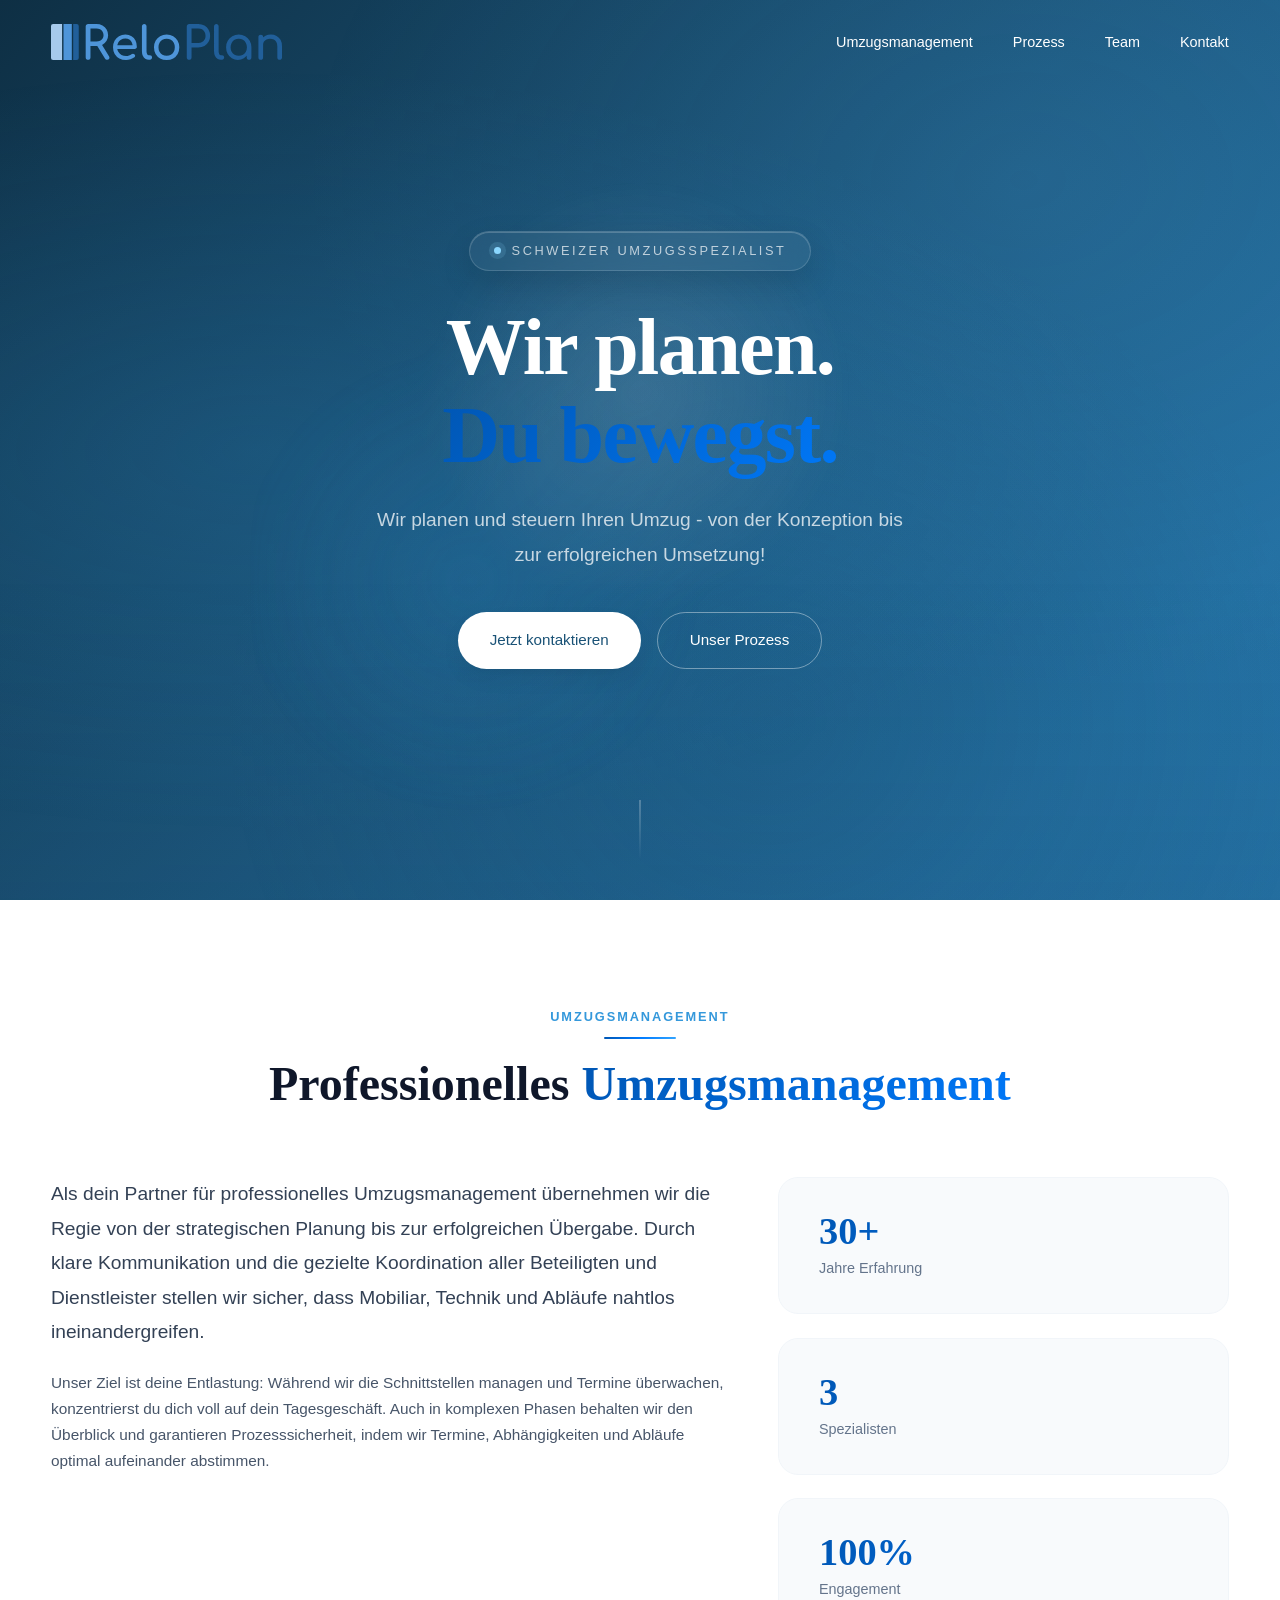
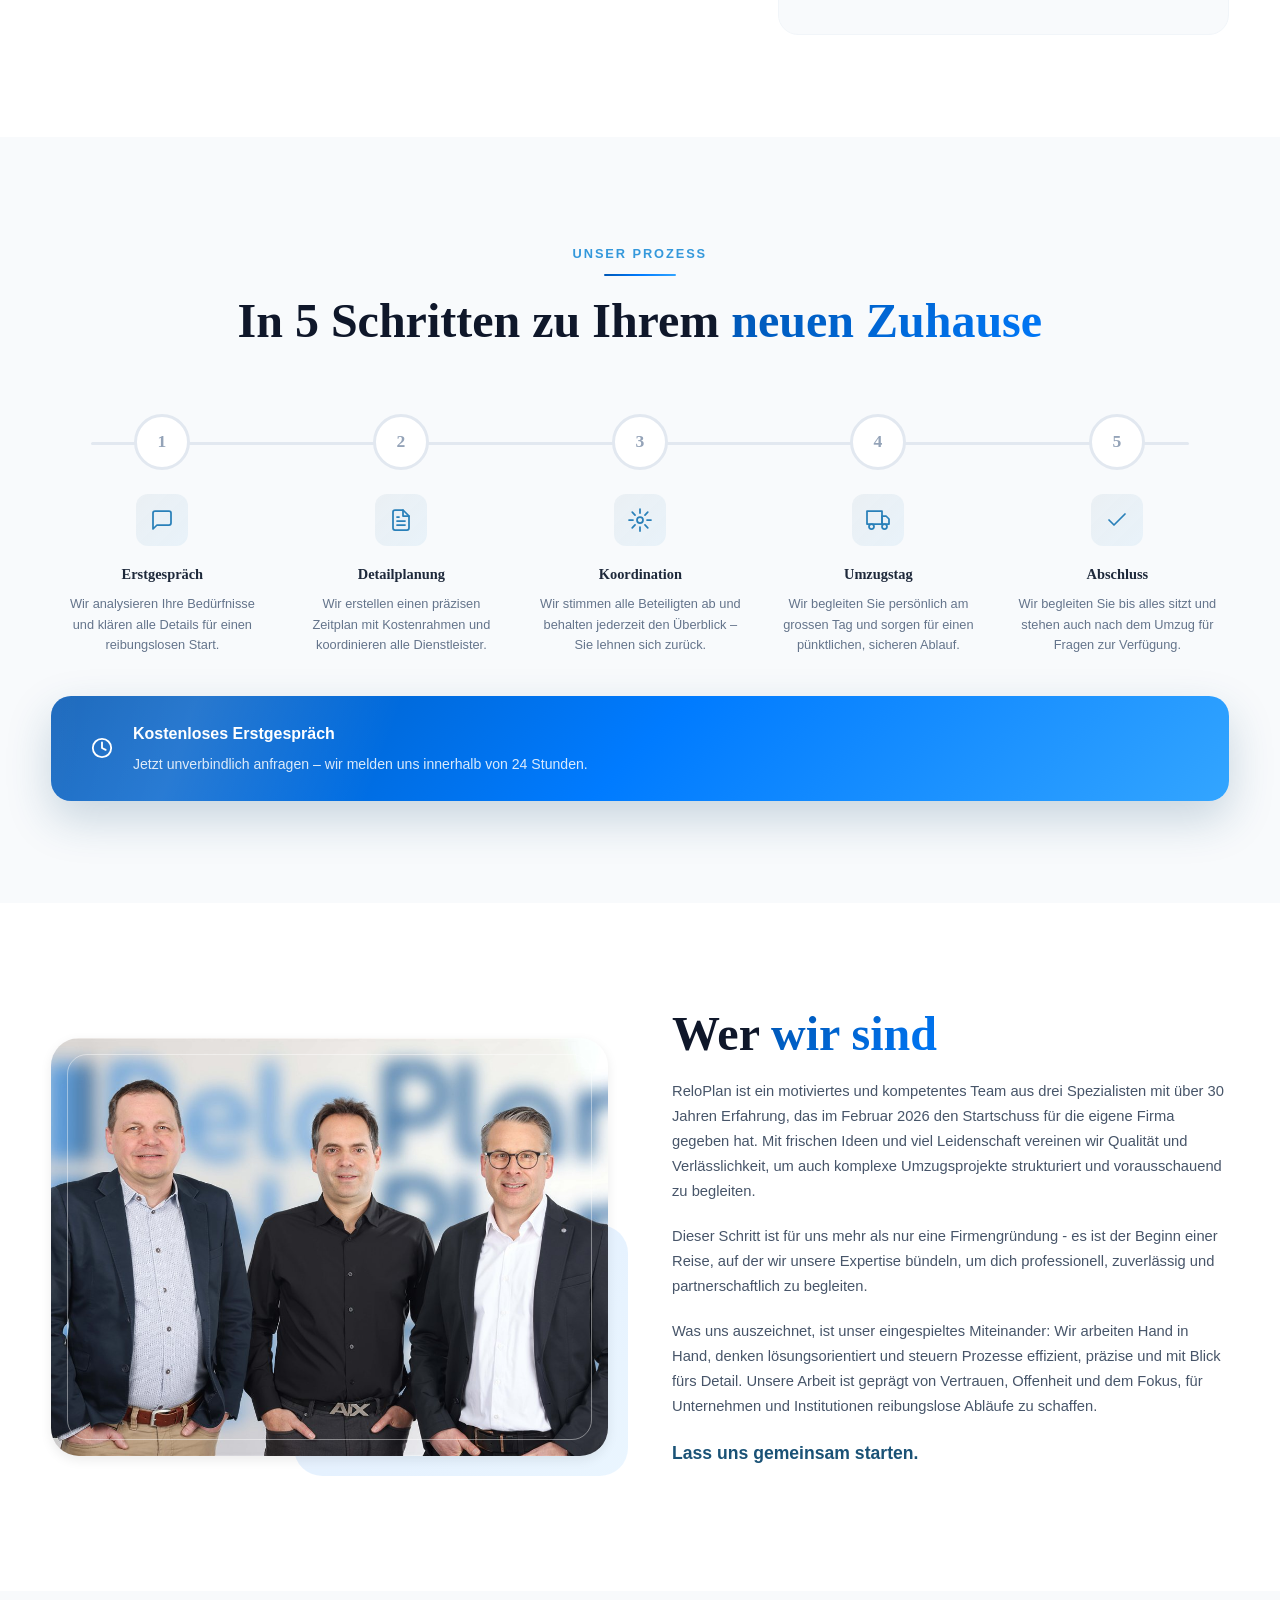
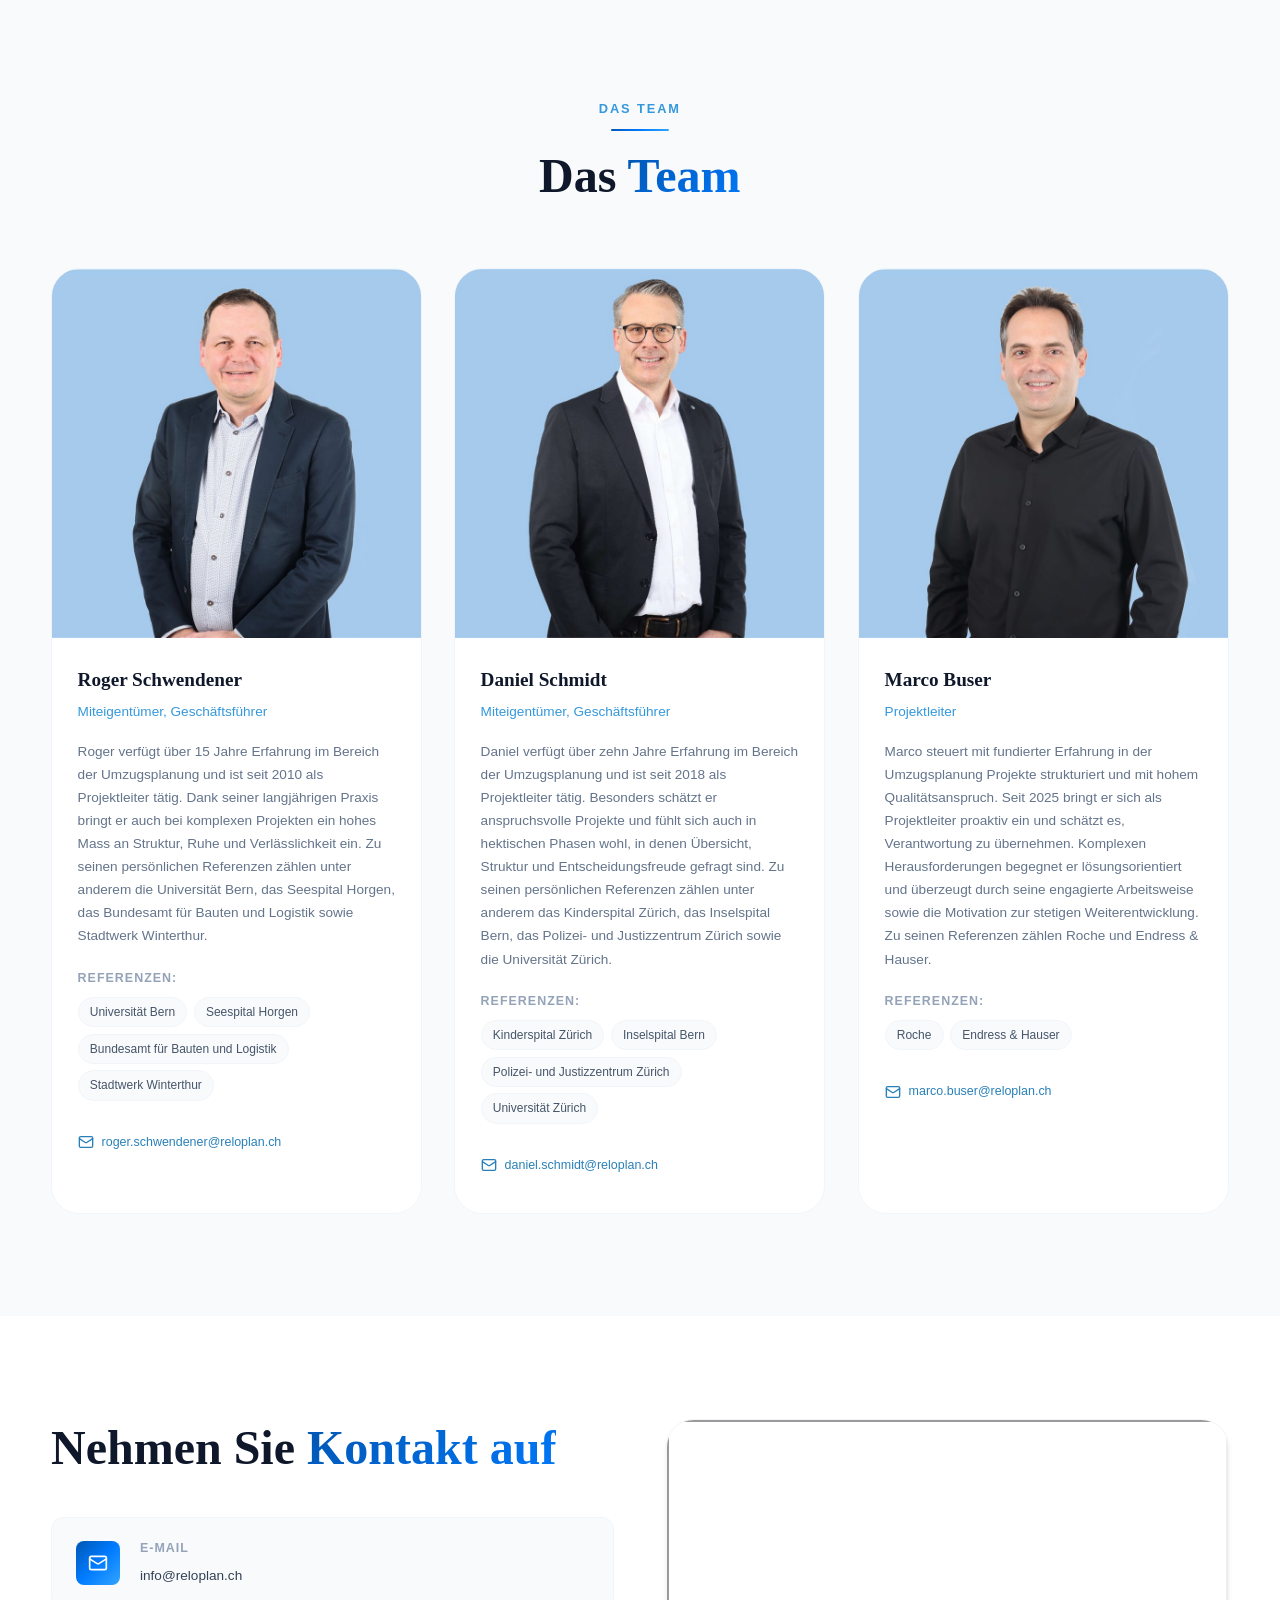
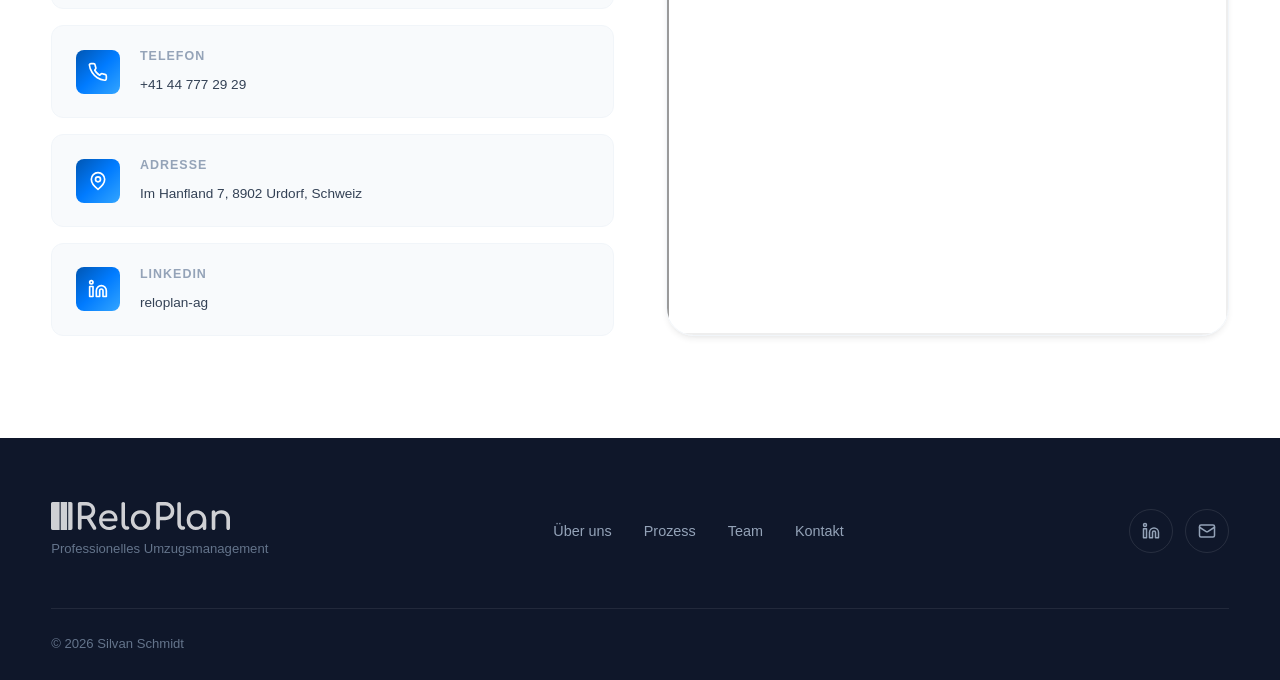
==== commit c00232d8: "Update founding stat to engagement" ====
--- a/index.html
+++ b/index.html
@@ -98,8 +98,8 @@
                             <div class="stat-label">Spezialisten</div>
                         </div>
                         <div class="stat-card">
-                            <div class="stat-number" data-count="2026" data-suffix="">0</div>
-                            <div class="stat-label">Firmengründung</div>
+                            <div class="stat-number" data-count="100" data-suffix="%">0%</div>
+                            <div class="stat-label">Engagement</div>
                         </div>
                     </div>
                 </div>
